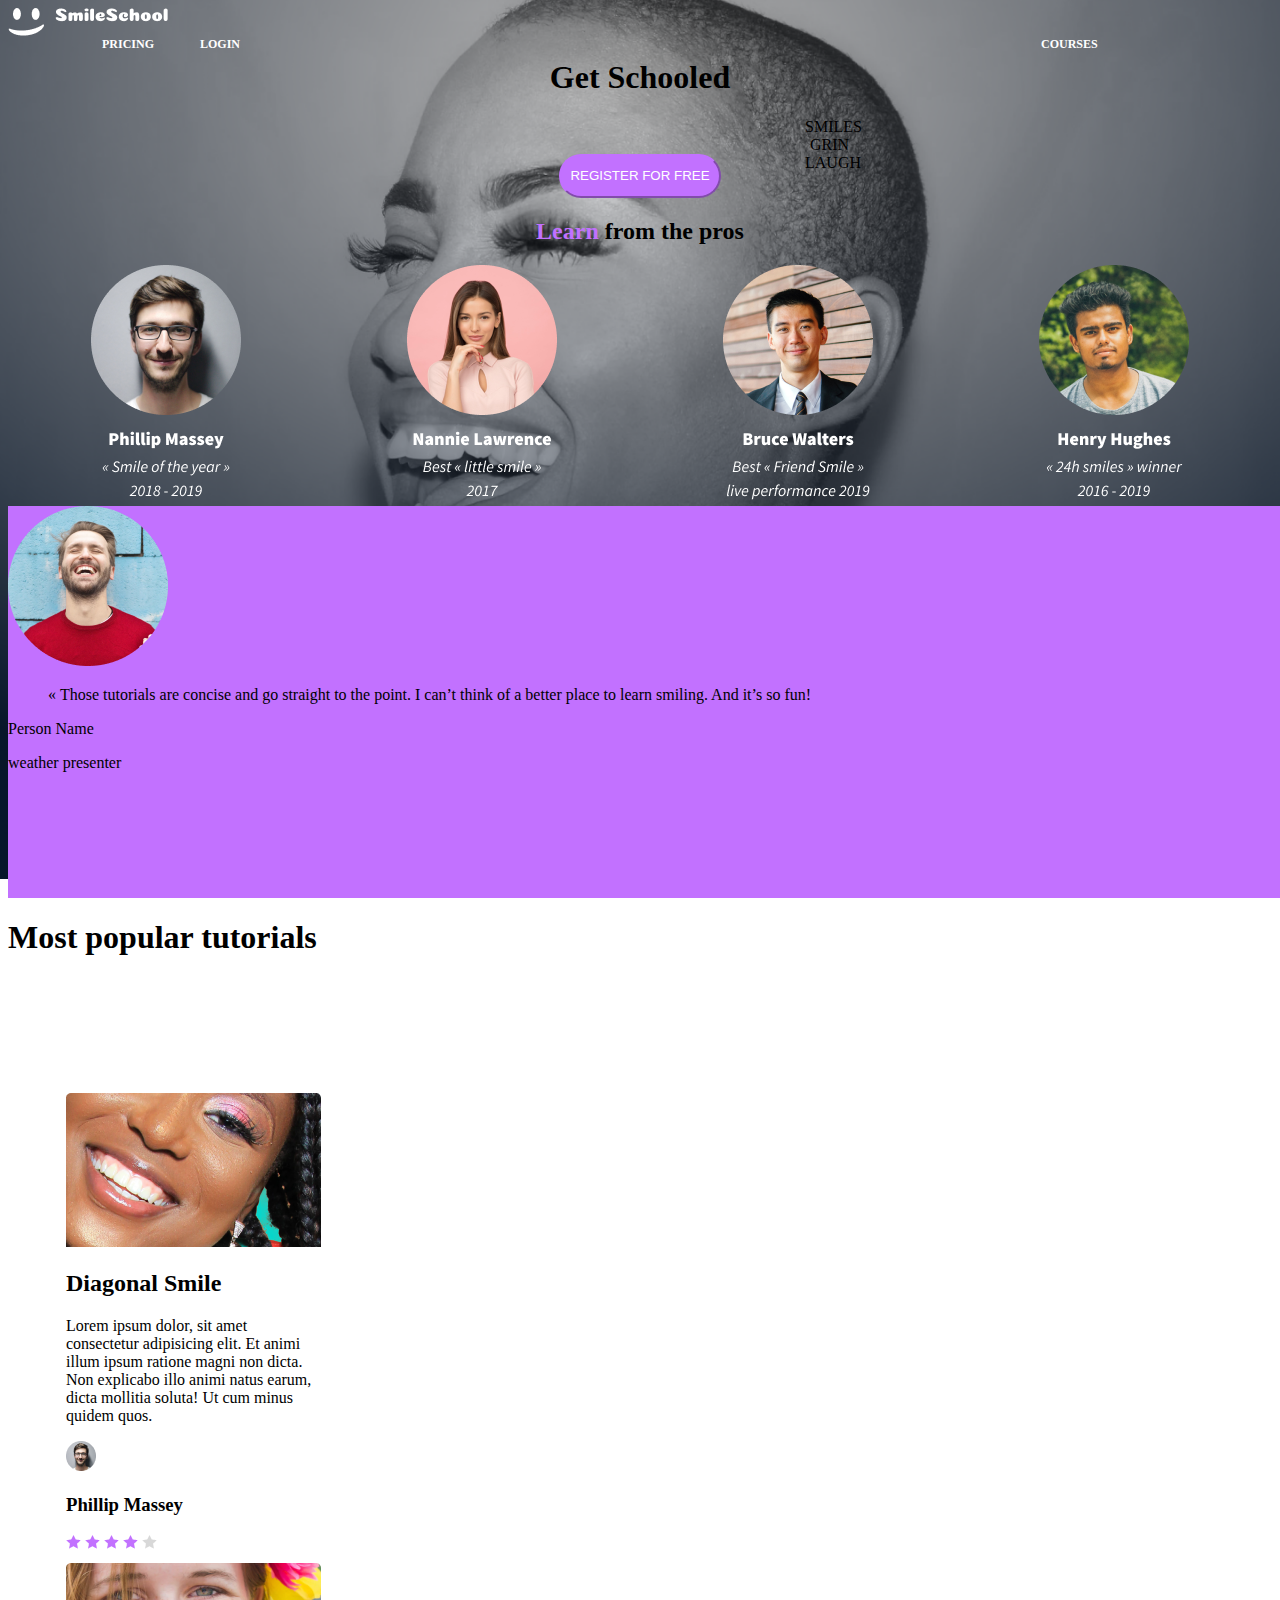
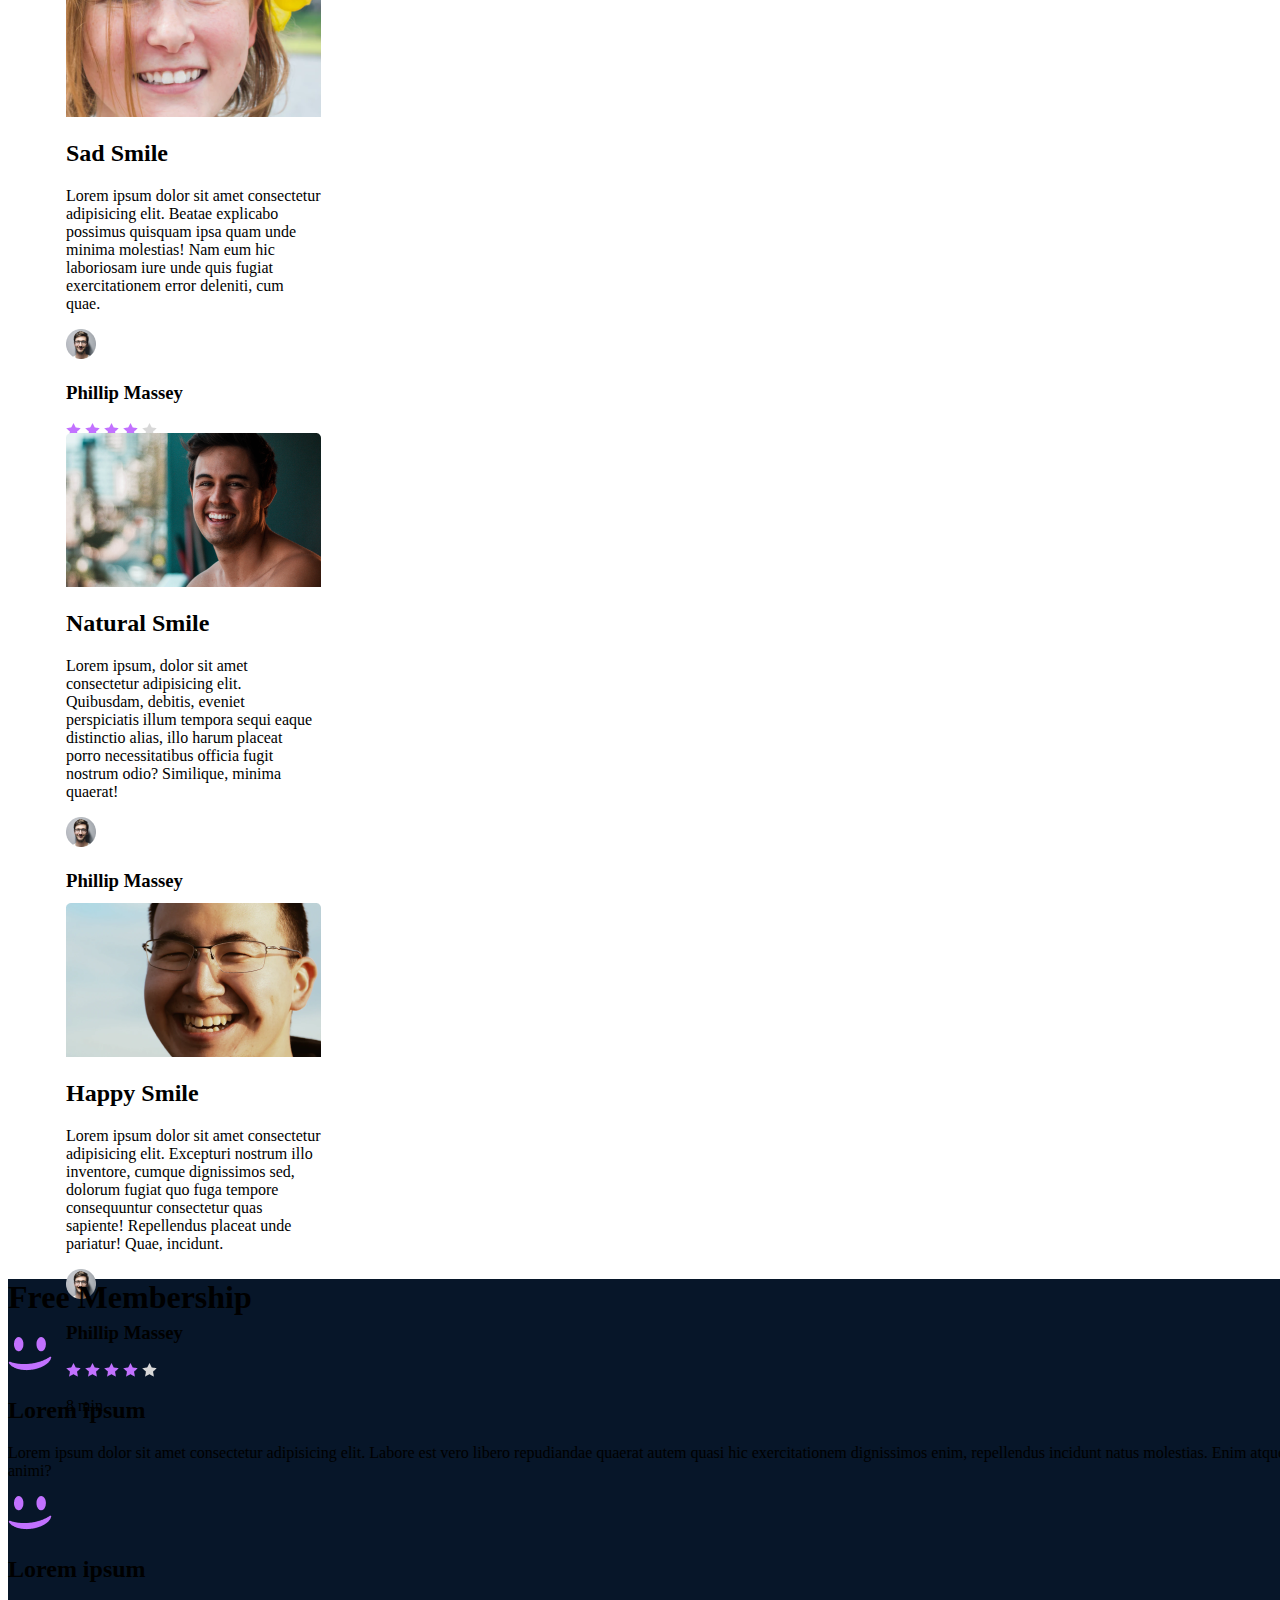
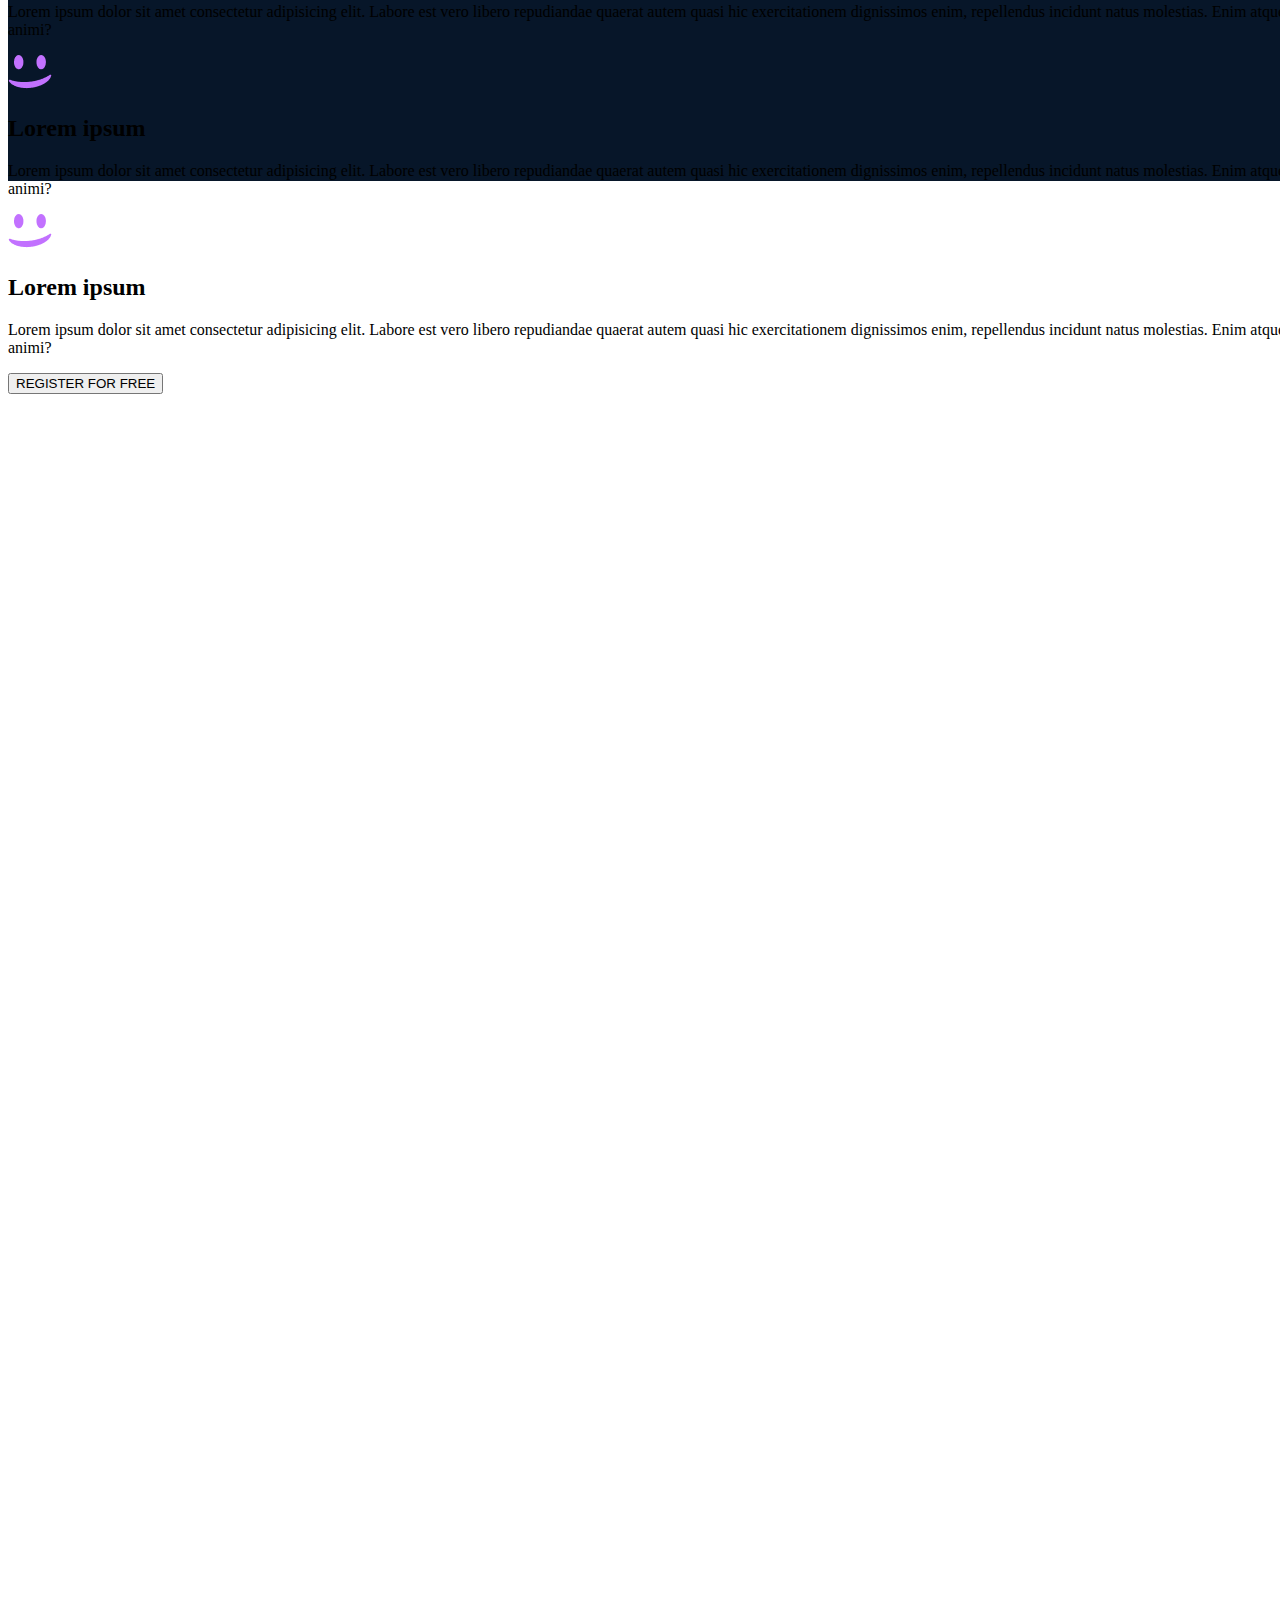
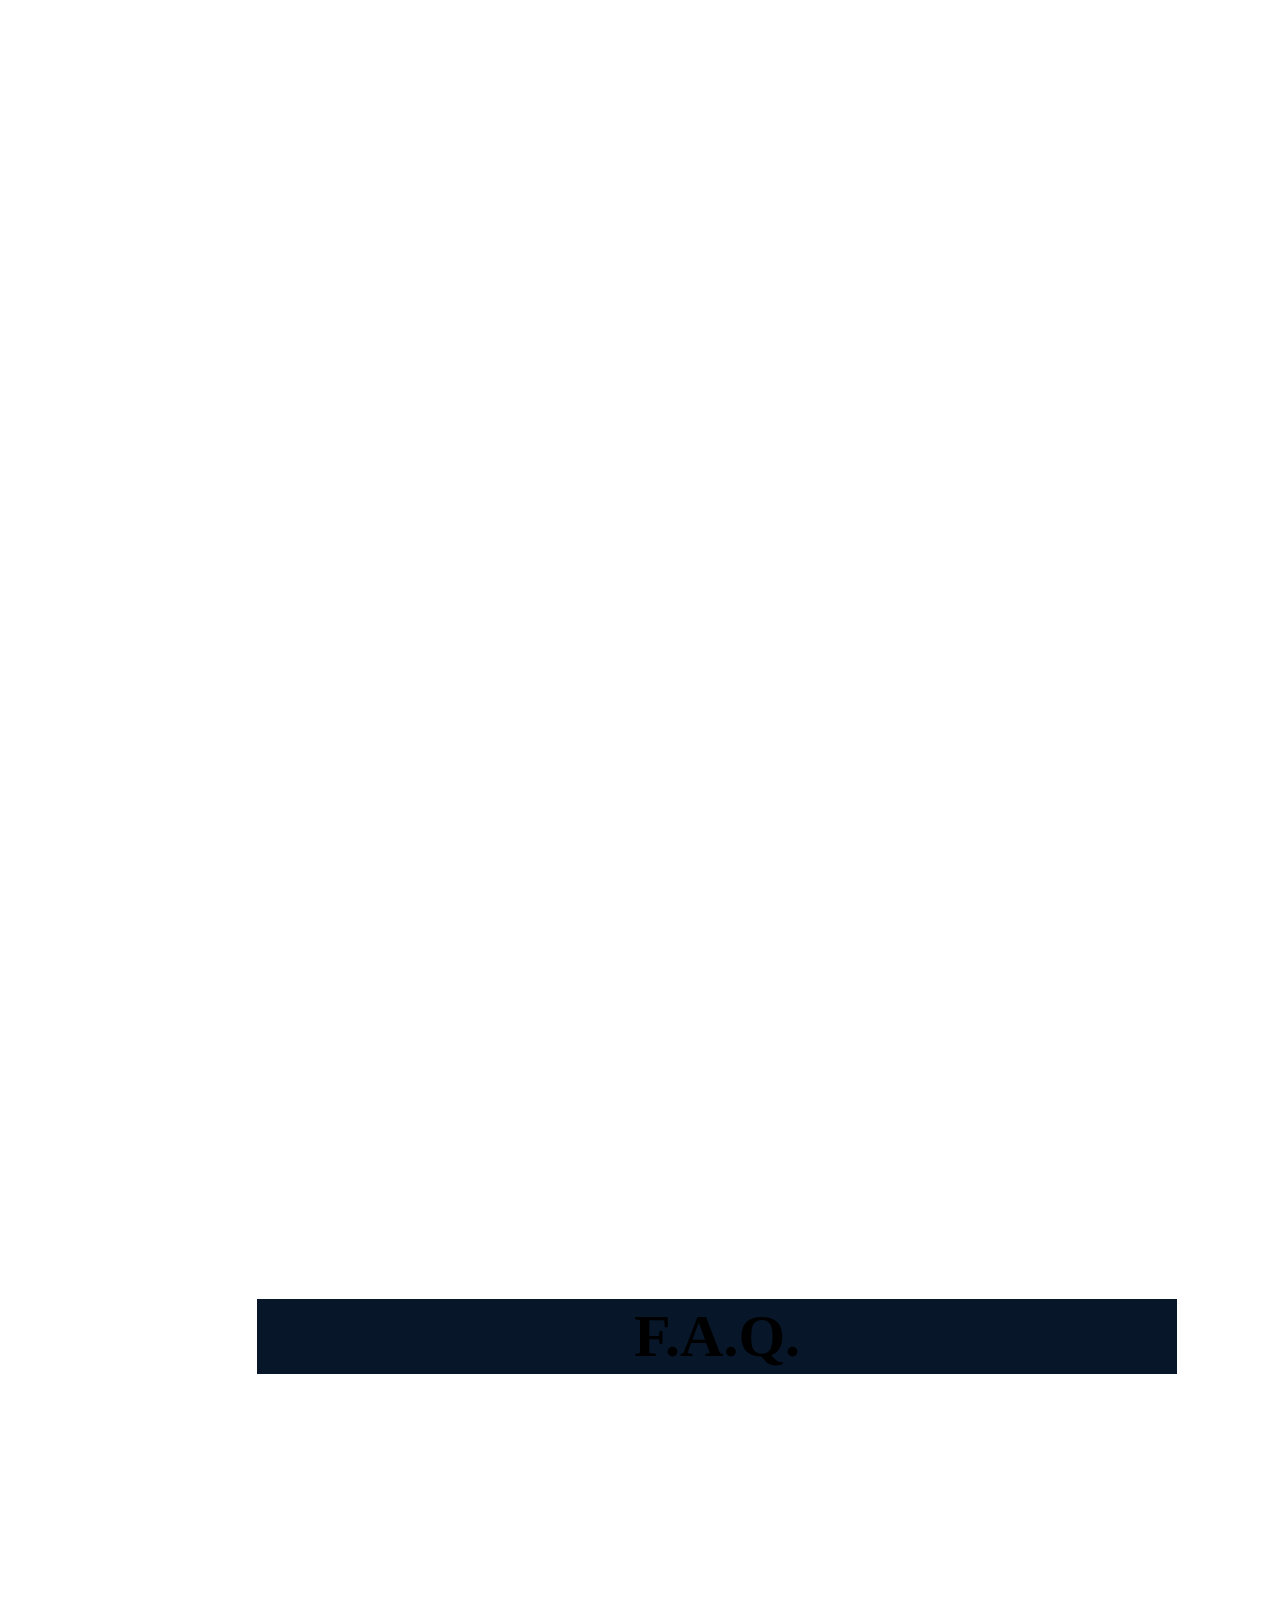
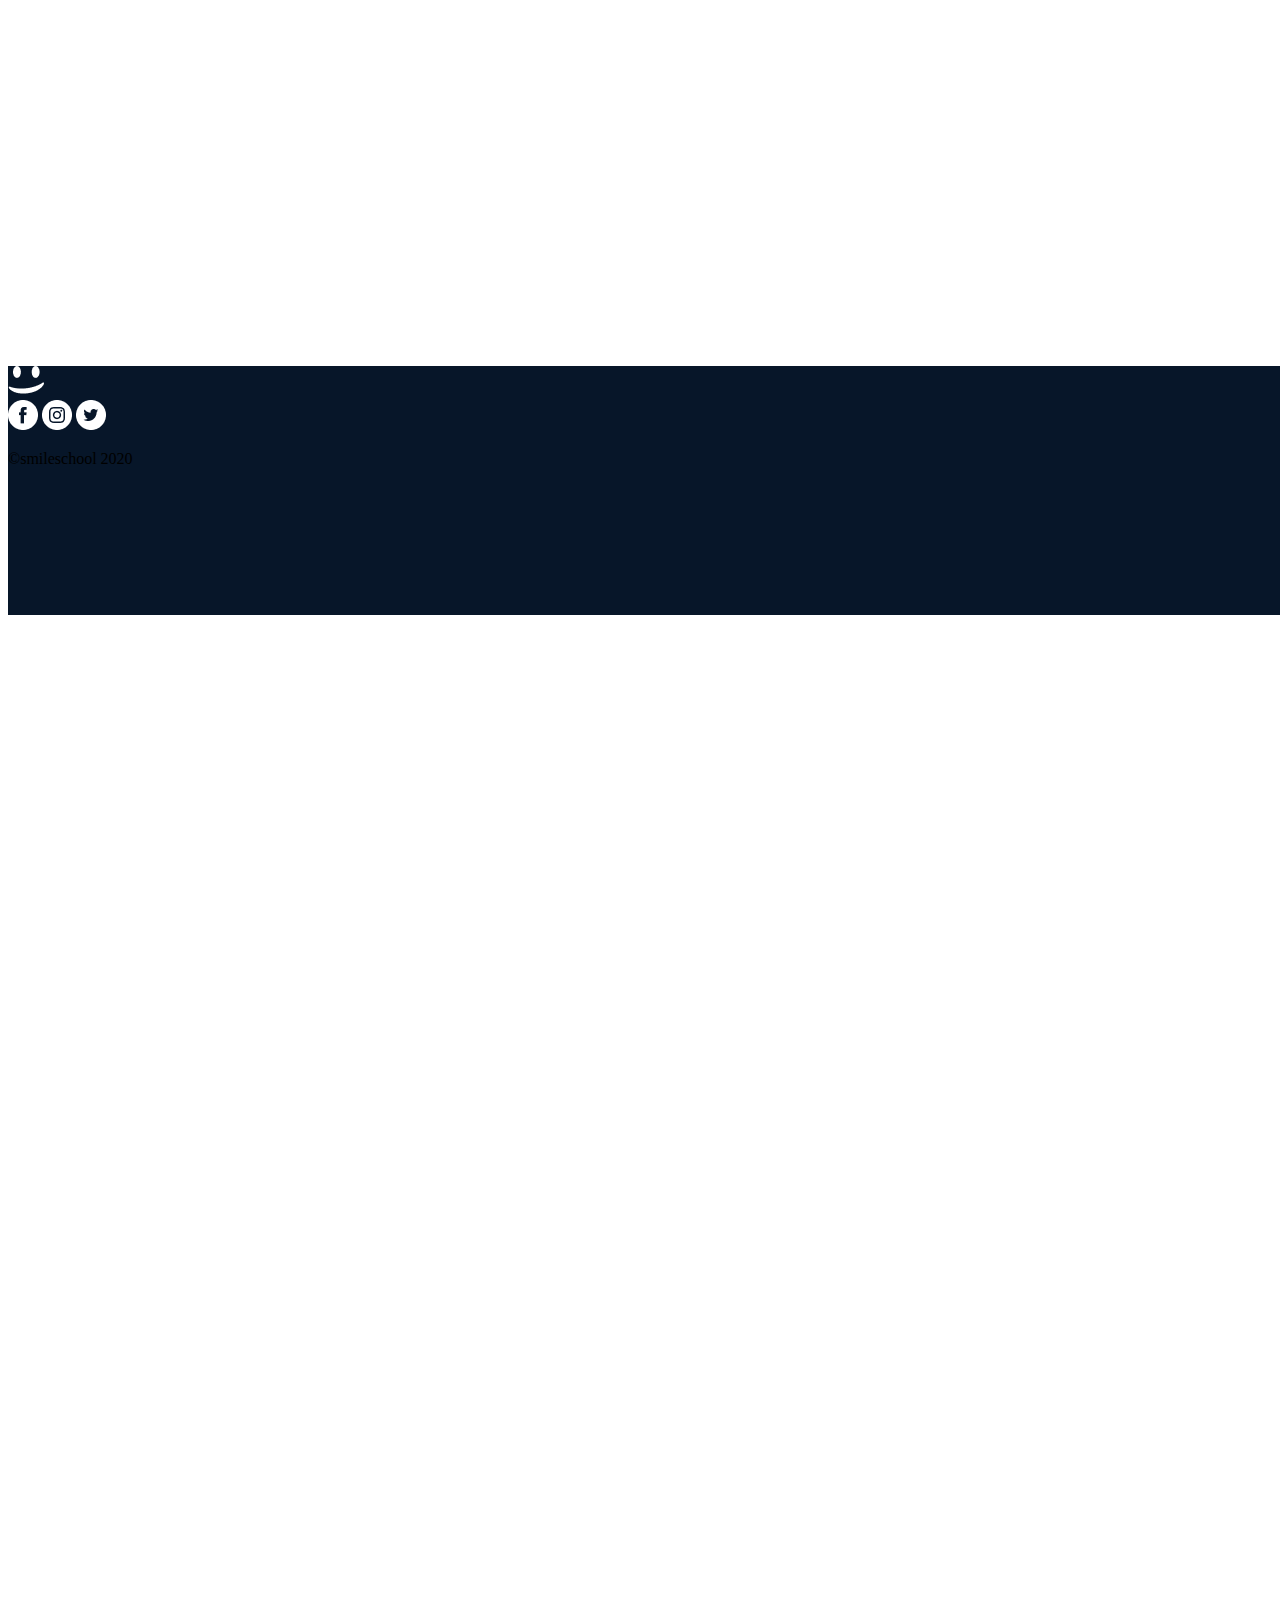
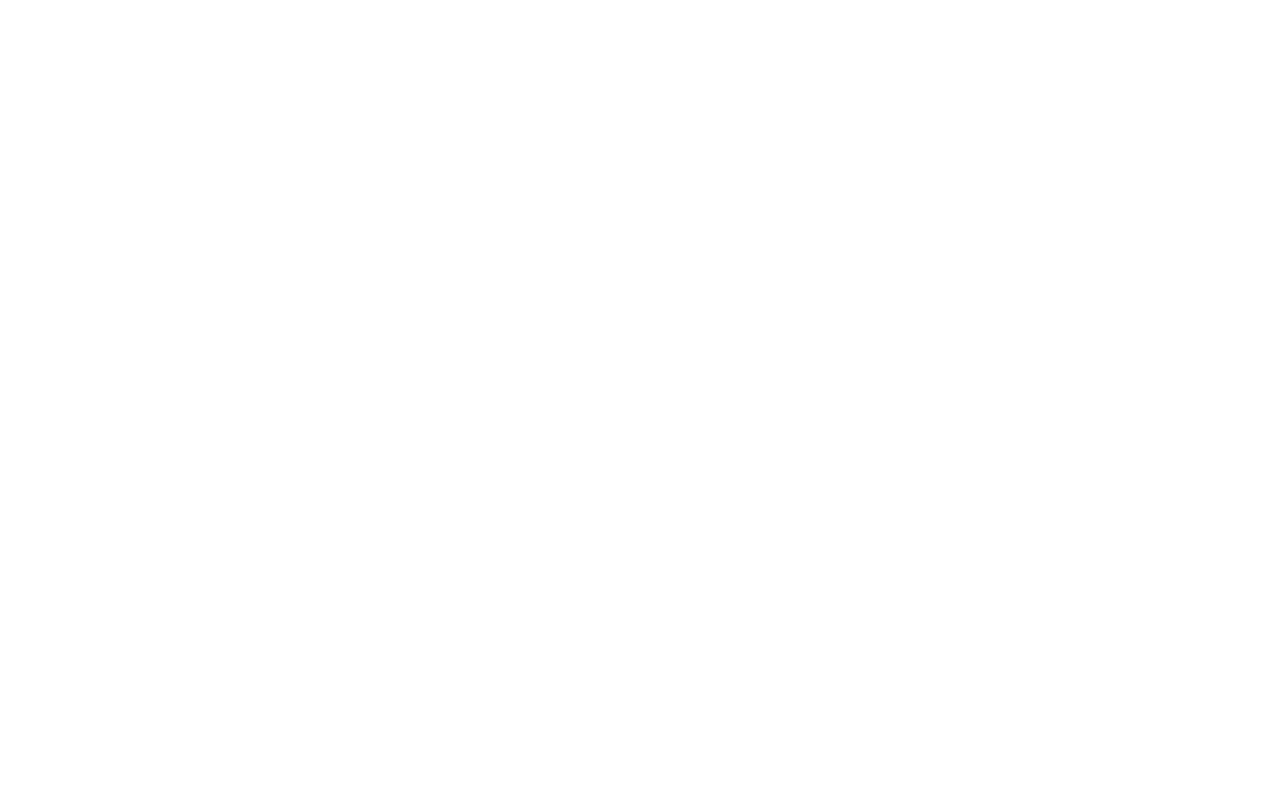
==== css_advanced/index.html @ 84d4ccde "add style" ====
<!DOCTYPE html>
<html lang="en">
<head>
    <meta charset="UTF-8">
    <meta name="viewport" content="width=device-width, initial-scale=1.0">
    <title>Website</title>
    <link rel="stylesheet" href="style.css">
</head>
<body>
    <header class="background">
        <div class="menu">
            <div class="logo">
                <img src="images/smile (1).png" alt="logo">
                <a href="index.html"><img src="images/SmileSchool.png" alt="logo"></a>
            </div>
            <div class="nav">
                <a href="#" class="courses">COURSES</a>
                <a href="#" class="pricing">PRICING</a>
                <a href="#" class="login">LOGIN</a>
            </div>
        </div>
    </header>
    <main>
        <section id="banner" class="background">
            <div>
                <h1>Get Schooled</h1>
                <p class="text">SMILES GRIN LAUGH</p>
                <button class="register">REGISTER FOR FREE</button>
            </div>
            <div>
                <h2><span>Learn</span> from the pros</h2>
            </div>
            <div class="pros">
                <div>
                    <img src="images/pro_1.png" alt="Image 1">
                </div>
                <div>
                    <img src="images/pro_2.png" alt="Image 2">
                </div>
                <div>
                    <img src="images/pro_3.png" alt="Image 3">

                </div>
                <div>
                    <img src="images/pro_4.png" alt="Image 4">
                </div>
            </div>
        </section>
        <section id="quote">
            <div>
                <img src="images/avatar.png" alt="Author">
                <div>
                    <blockquote>« Those tutorials are concise and go straight to the point. I can’t think of a better place to learn smiling. And it’s so fun!</blockquote>
                    <p>Person Name</p>
                    <p>weather presenter</p>
                </div>
            </div>
        </section>

        <section id="video">
            <h1>Most popular tutorials</h1>
            <div>
                <div class="tutorials">
                    <img src="images/preview (1).png" alt="thumbnail">
                    <h2>Diagonal Smile</h2>
                    <p>Lorem ipsum dolor, sit amet consectetur adipisicing elit. Et animi illum ipsum ratione magni non dicta. Non explicabo illo animi natus earum, dicta mollitia soluta! Ut cum minus quidem quos.</p>
                    <div>
                        <img src="images/avatar (1).png" alt="author">
                        <h3>Phillip Massey</h3>
                    </div>
                    <div>
                        <div class="rating-stars">
                            <img src="images/Star_4.png" alt="rating star">
                            <img src="images/Star_4.png" alt="rating star">
                            <img src="images/Star_4.png" alt="rating star">
                            <img src="images/Star_4.png" alt="rating star">
                            <img src="images/Star_5.png" alt="rating star">
                        </div>

                    </div>
                    <p>8 min</p>
                </div>
                <div class="tutorials">
                    <img src="images/preview (2).png" alt="thumbnail">
                    <h2>Sad Smile</h2>
                    <p>Lorem ipsum dolor sit amet consectetur adipisicing elit. Beatae explicabo possimus quisquam ipsa quam unde minima molestias! Nam eum hic laboriosam iure unde quis fugiat exercitationem error deleniti, cum quae.</p>
                    <div>
                        <img src="images/avatar (1).png" alt="author">
                        <h3>Phillip Massey</h3>
                    </div>
                    <div>
                        <div class="rating-stars">
                            <img src="images/Star_4.png" alt="rating star">
                            <img src="images/Star_4.png" alt="rating star">
                            <img src="images/Star_4.png" alt="rating star">
                            <img src="images/Star_4.png" alt="rating star">
                            <img src="images/Star_5.png" alt="rating star">
                        </div>

                    </div>
                    <p>8 min</p>
                </div>
                <div class="tutorials">
                    <img src="images/preview (3).png" alt="thumbnail">
                    <h2>Natural Smile</h2>
                    <p>Lorem ipsum, dolor sit amet consectetur adipisicing elit. Quibusdam, debitis, eveniet perspiciatis illum tempora sequi eaque distinctio alias, illo harum placeat porro necessitatibus officia fugit nostrum odio? Similique, minima quaerat!</p>
                    <div>
                        <img src="images/avatar (1).png" alt="author">
                        <h3>Phillip Massey</h3>
                    </div>
                    <div>
                        <div class="rating-stars">
                            <img src="images/Star_4.png" alt="rating star">
                            <img src="images/Star_4.png" alt="rating star">
                            <img src="images/Star_4.png" alt="rating star">
                            <img src="images/Star_4.png" alt="rating star">
                            <img src="images/Star_5.png" alt="rating star">
                        </div>

                    </div>
                    <p>8 min</p>
                </div>
                <div class="tutorials">
                    <img src="images/preview (4).png" alt="thumbnail">
                    <h2>Happy Smile</h2>
                    <p>Lorem ipsum dolor sit amet consectetur adipisicing elit. Excepturi nostrum illo inventore, cumque dignissimos sed, dolorum fugiat quo fuga tempore consequuntur consectetur quas sapiente! Repellendus placeat unde pariatur! Quae, incidunt.</p>
                    <div>
                        <img src="images/avatar (1).png" alt="author">
                        <h3>Phillip Massey</h3>
                    </div>
                    <div>
                        <div class="rating-stars">
                            <img src="images/Star_4.png" alt="rating star">
                            <img src="images/Star_4.png" alt="rating star">
                            <img src="images/Star_4.png" alt="rating star">
                            <img src="images/Star_4.png" alt="rating star">
                            <img src="images/Star_5.png" alt="rating star">
                        </div>

                    </div>
                    <p>8 min</p>
                </div>                                
            </div>
        </section>

        <section id="membership">
            <h1>Free Membership</h1>
            <div>
                <div>
                    <img src="images/smile.png" alt="member">
                    <h2>Lorem ipsum</h2>
                    <p>Lorem ipsum dolor sit amet consectetur adipisicing elit. Labore est vero libero repudiandae quaerat autem quasi hic exercitationem dignissimos enim, repellendus incidunt natus molestias. Enim atque vero ut consequatur animi?</p>
                </div>
                <div>
                    <img src="images/smile.png" alt="member">
                    <h2>Lorem ipsum</h2>
                    <p>Lorem ipsum dolor sit amet consectetur adipisicing elit. Labore est vero libero repudiandae quaerat autem quasi hic exercitationem dignissimos enim, repellendus incidunt natus molestias. Enim atque vero ut consequatur animi?</p>
                </div>
                <div>
                    <img src="images/smile.png" alt="member">
                    <h2>Lorem ipsum</h2>
                    <p>Lorem ipsum dolor sit amet consectetur adipisicing elit. Labore est vero libero repudiandae quaerat autem quasi hic exercitationem dignissimos enim, repellendus incidunt natus molestias. Enim atque vero ut consequatur animi?</p>
                </div>
                <div>
                    <img src="images/smile.png" alt="member">
                    <h2>Lorem ipsum</h2>
                    <p>Lorem ipsum dolor sit amet consectetur adipisicing elit. Labore est vero libero repudiandae quaerat autem quasi hic exercitationem dignissimos enim, repellendus incidunt natus molestias. Enim atque vero ut consequatur animi?</p>
                </div>
            </div>
            <button>REGISTER FOR FREE</button>
        </section>

        <section id="FAQ">
            <h1>F.A.Q.</h1>
            <div>
                <div>
                    <h2>How does this work?</h2>
                    <p>Lorem ipsum dolor sit, amet consectetur adipisicing elit. Omnis molestias, dolorum iste sit qui ut sed assumenda quaerat accusamus laborum asperiores provident earum, non consequuntur unde rerum voluptates dolorem quisquam.</p>
                </div>
                <div>
                    <h2>How does this work?</h2>
                    <p>Lorem, ipsum dolor sit amet consectetur adipisicing elit. Corporis, distinctio nam aperiam maiores quia reprehenderit ut ad quaerat a adipisci consequatur sint maxime rerum eum expedita tempora nesciunt vero earum.</p>
                </div>
            </div>
            <div>
                <div>
                    <h2>How does this work?</h2>
                    <p>Lorem ipsum dolor sit amet consectetur adipisicing elit. Eveniet explicabo fugiat doloremque qui facere quos alias tenetur dolorum deserunt deleniti. Sapiente, hic cum cumque explicabo architecto pariatur. Cum, molestiae cupiditate.</p>
                </div>
                <div>
                    <h2>How does this work?</h2>
                    <p>Lorem ipsum dolor sit amet consectetur adipisicing elit. Est impedit commodi accusamus? Aliquam animi neque commodi esse, voluptatum fugiat est beatae, totam eius veritatis reiciendis quod quo dolor perspiciatis saepe.</p>
                </div>
            </div>

        </section>
    </main>

    <footer>
        <div>
           <div>
            <img src="images/smile (1).png" >
            <div>
                <a href="www.facebook.com"><img src="images/Facebook.png" alt=""></a>
                <a href="www.instagram.com"><img src="images/Instagram.png" alt=""></a>
                <a href="www.twitter.com"><img src="images/Twitter.png" alt=""></a>
            </div>
            <p>©smileschool 2020</p> 
           </div> 
        </div>
    </footer>
</body>
</html>
---- css_advanced/style.css ----
body{
    background-image: url(images/Object.png);
    background-repeat: no-repeat;
    background-size: contain;
}

header{
    width: 1104px;
    height: 30px;
    top: 36px;
    left: 171px;
    background: fixed;
    padding: 0px;
}

.menu{
    width: 234px;
    height: 15px;
    top: 37px;
    left: 1041px;

}

.logo{
    width: 111.83px;
    height: 12.58px;
    top: 41.54px;
    left: 226.77px;
    display: flex;
    gap: 10px;
}



.nav a{
    position: absolute;
    width: 234px;
    height: 15px;
    top: 37px;
    left: 1041px;
    font-weight: 700;
    font-size: 12px;
    line-height: 15px;
    text-decoration: none;
    color: #FFFFFF;
}

.nav .pricing{
    width: 45px;
    height: 15px;
    left: 102px;

}

.nav .courses{
    width: 50px;
    height: 15px;
}

.nav .login{
    width: 34px;
    height: 15px;
    left: 200px;
}




.logo{
    width: 167px;
    height:30px;
    top: 35px;
   left: 171px;
}



#banner{
    text-align: center;
}
.register{
    background-color: #C271FF;
    width: 162px;
    height: 44px;
    border-radius: 50px;
    border-color: #C271FF;
    color: #FFFFFF;
}

#banner .text{
    width: 49px;
    height: 20px;
    padding-left: 797px;
}


h2 span{
    color: #C271FF;
    ;
}
.pros{
    display: flex;
    justify-content: space-around;
}


#quote{
    background-color: #C271FF;
    width: 1440px;
    height: 392px;
    top: 1093px;
    left: -1px;
    display: flex;

}

#quote div{
    width: 943px;
    height: 160px;
    top: 1201px;
    left: 259px;

}

#quote img{
    width: 160px;
    height: 160px;
    top: 1201px;
    left: 259px;

}

#video{

    display: grid;
    background-color: #FFFFFF;
    color: black;
}
#video .tutorials{
    width: 255px;
    height: 355px;
    padding-top: 115px;
    padding-left: 58px;

}

#membership{
    width: 1440px;
    height: 502px;
    background-color: #071629;
}

#FAQ{
    width: 920px;
    height: 707px;
    padding-top: 2678px;
    padding-left: 249px;
    background-color: #FFFFFF;
    
}

#FAQ div{
    width: 350px;
    height: 242px;
    padding-top: 465px;
    padding-left: 570px;
    
}
#FAQ h1{
    font-size: 60px;
    line-height: 75px;
    text-align: center;
    font-weight: 300px;
    background: #071629;

}

#FAQ h2{
    font-weight: 700;
    font-size: 16px;
    line-height: 20px;
}
footer{
    width: 1440px;
    height: 249px;
    top: 3469px;
    background-color: #071629;
    ;
}
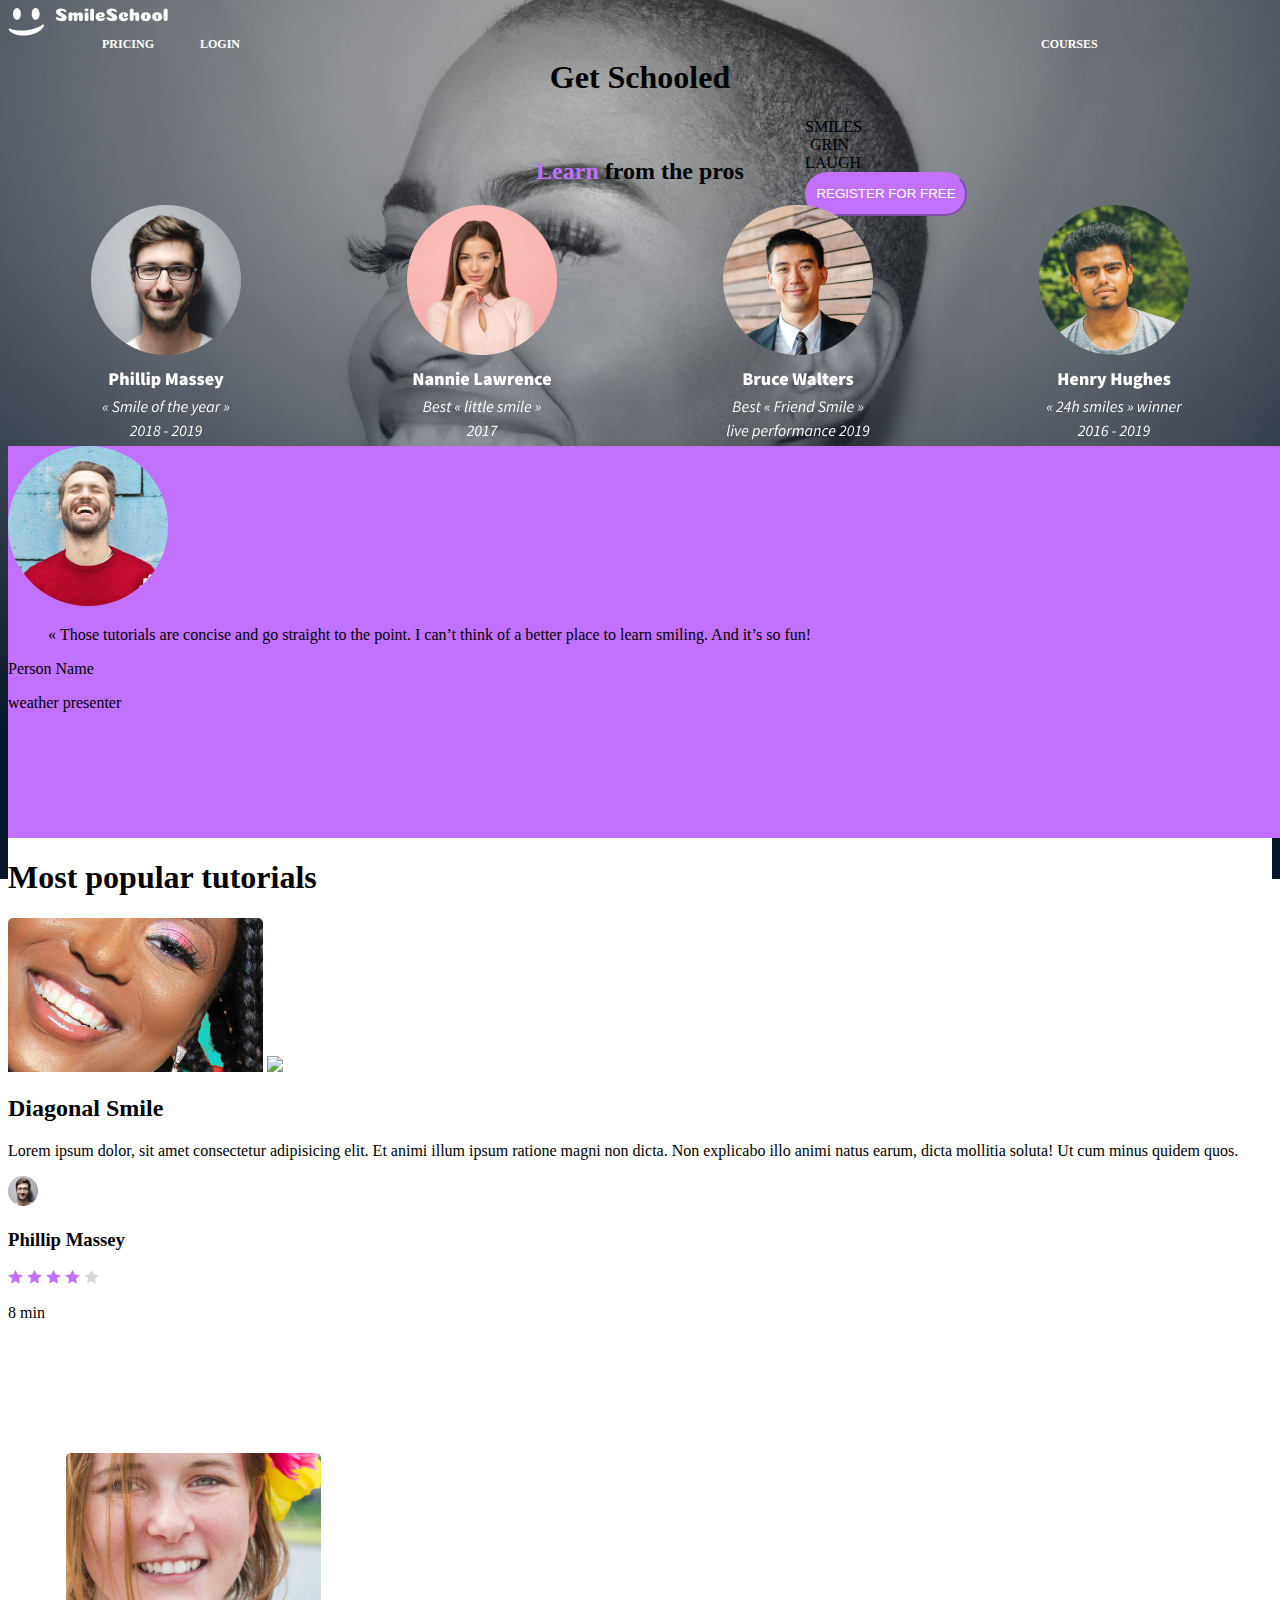
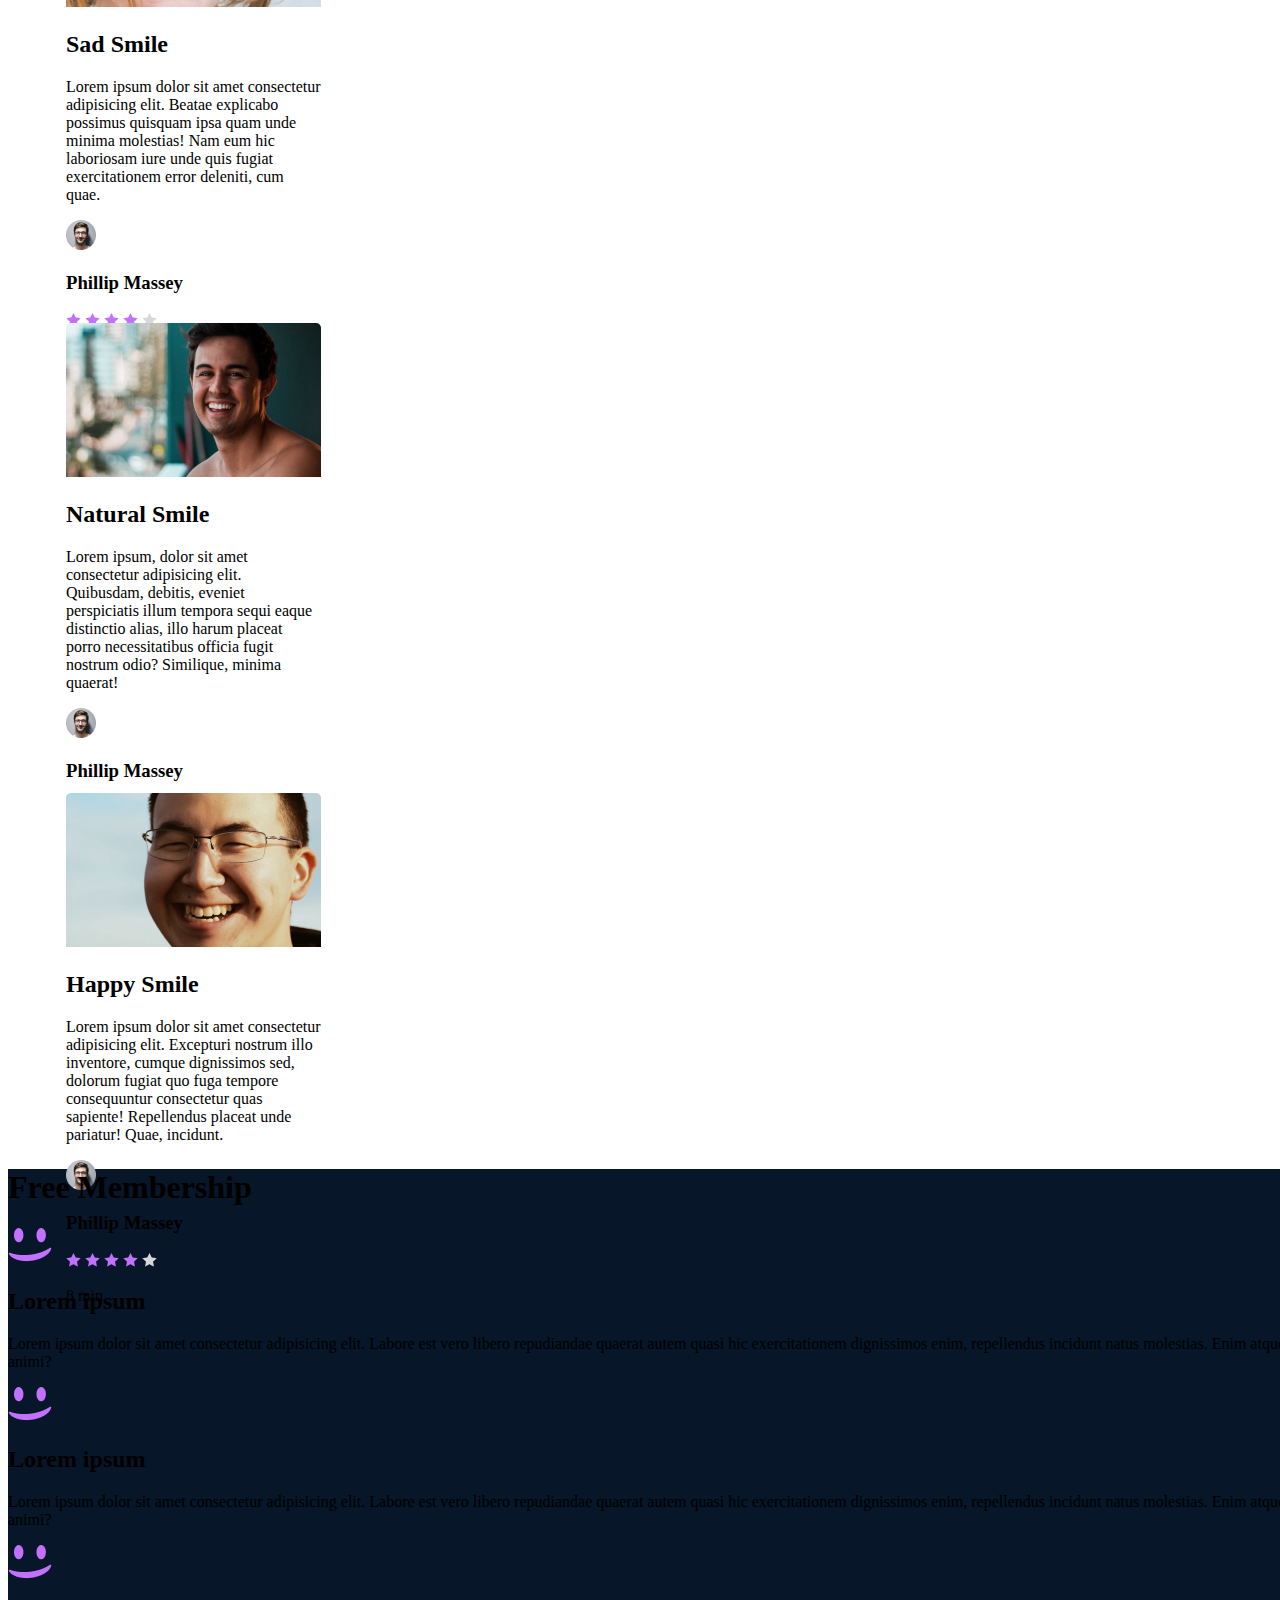
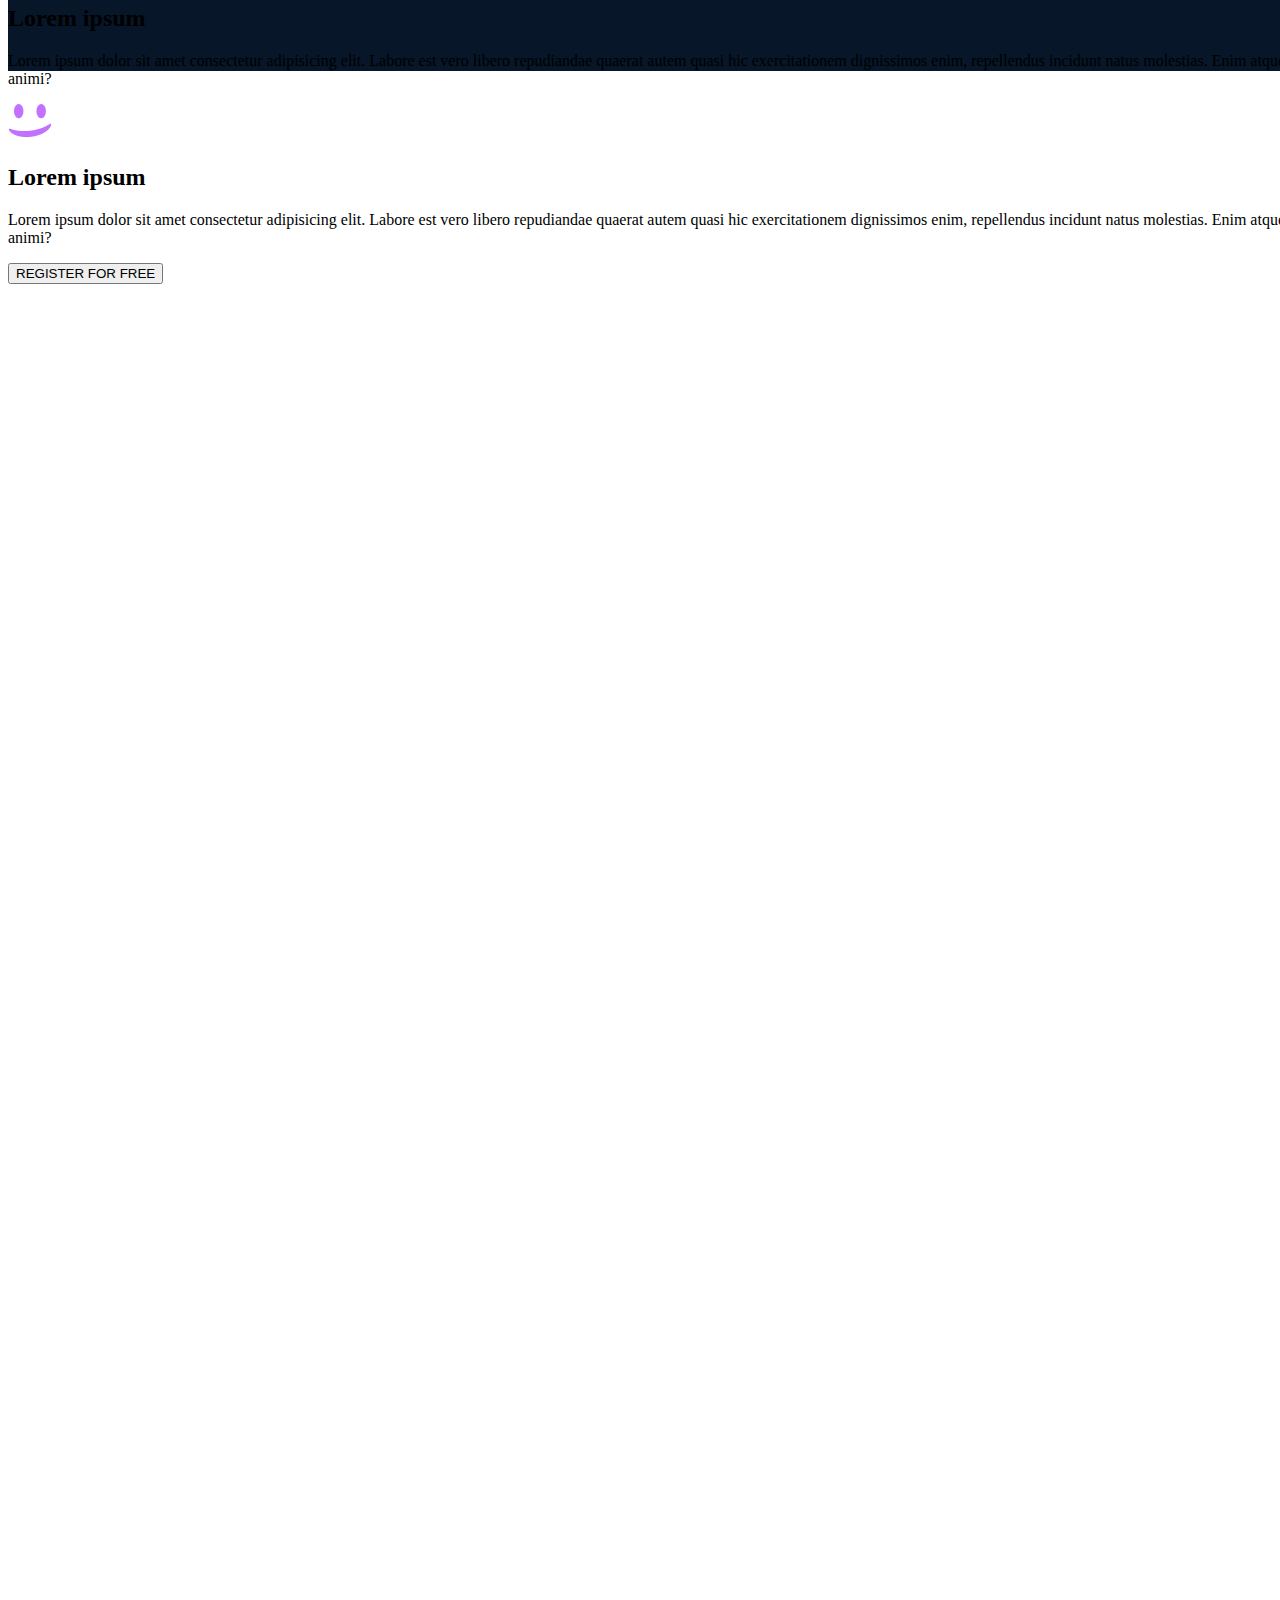
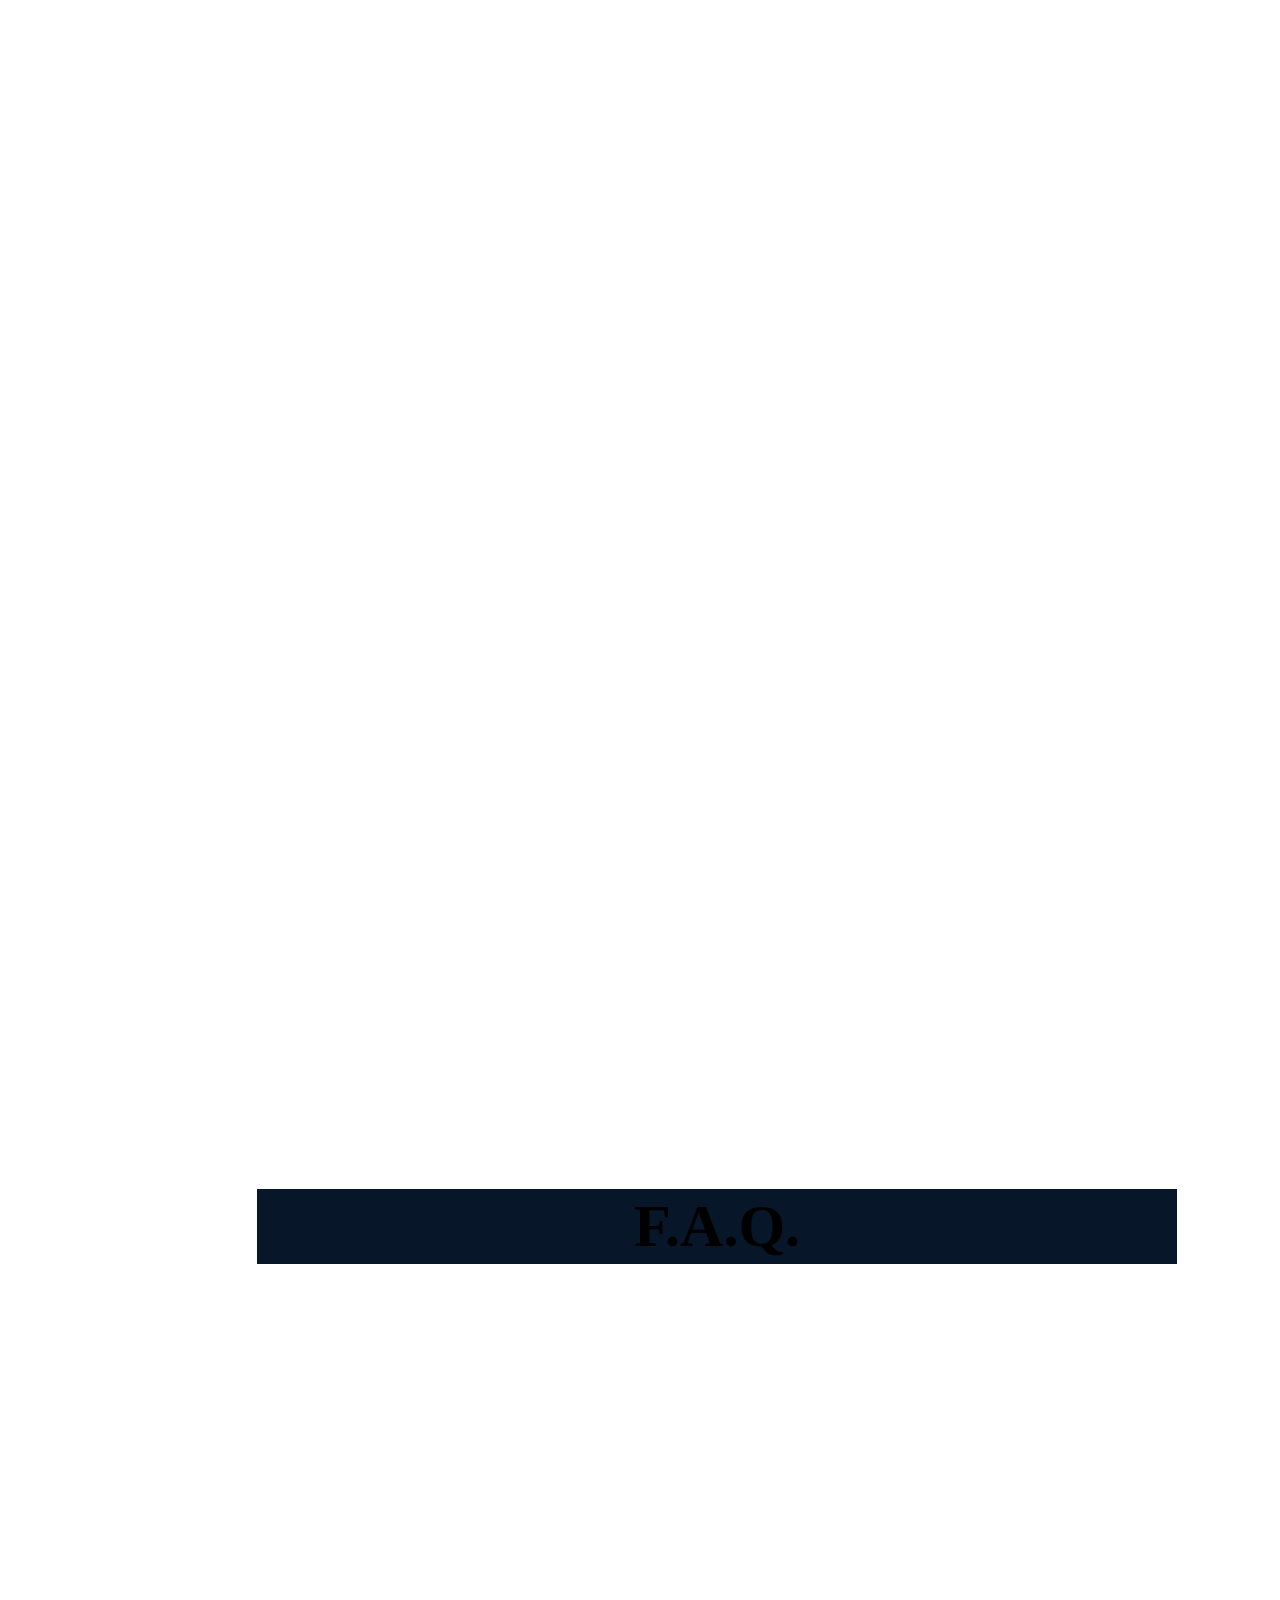
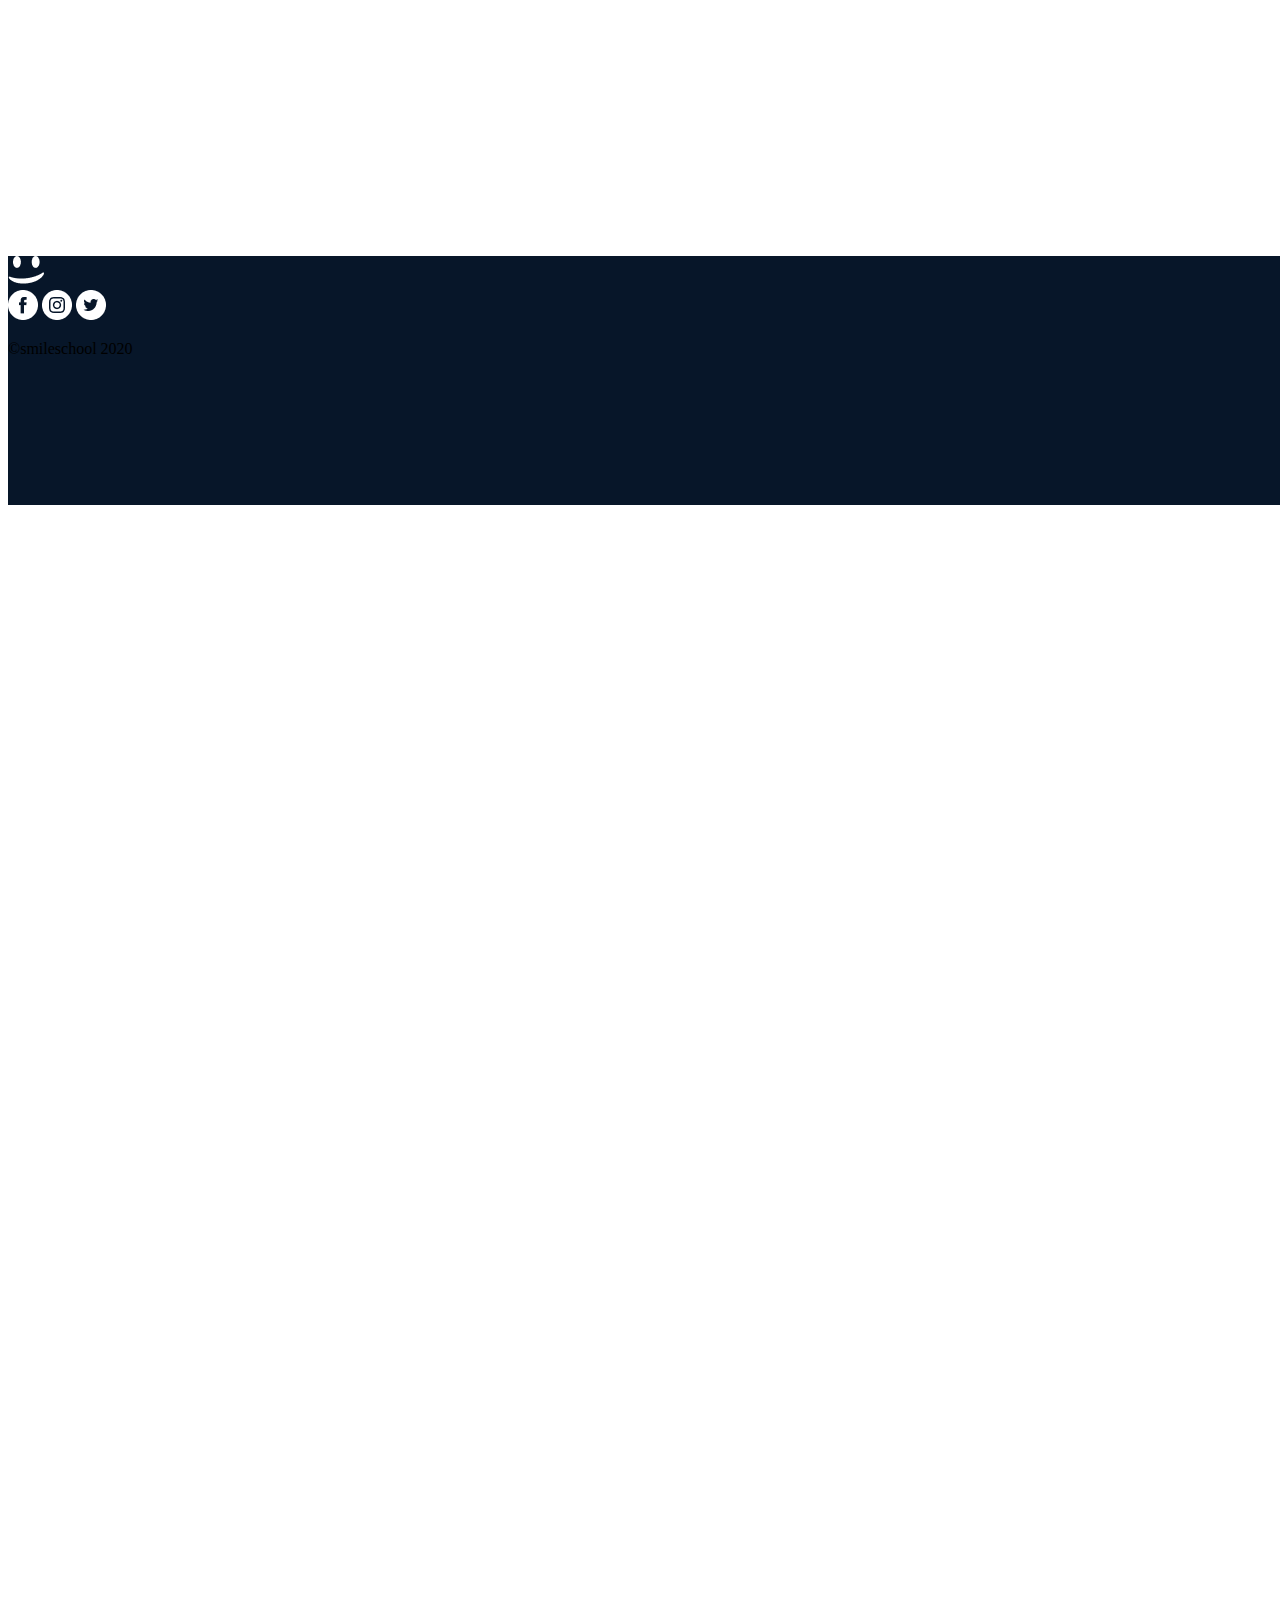
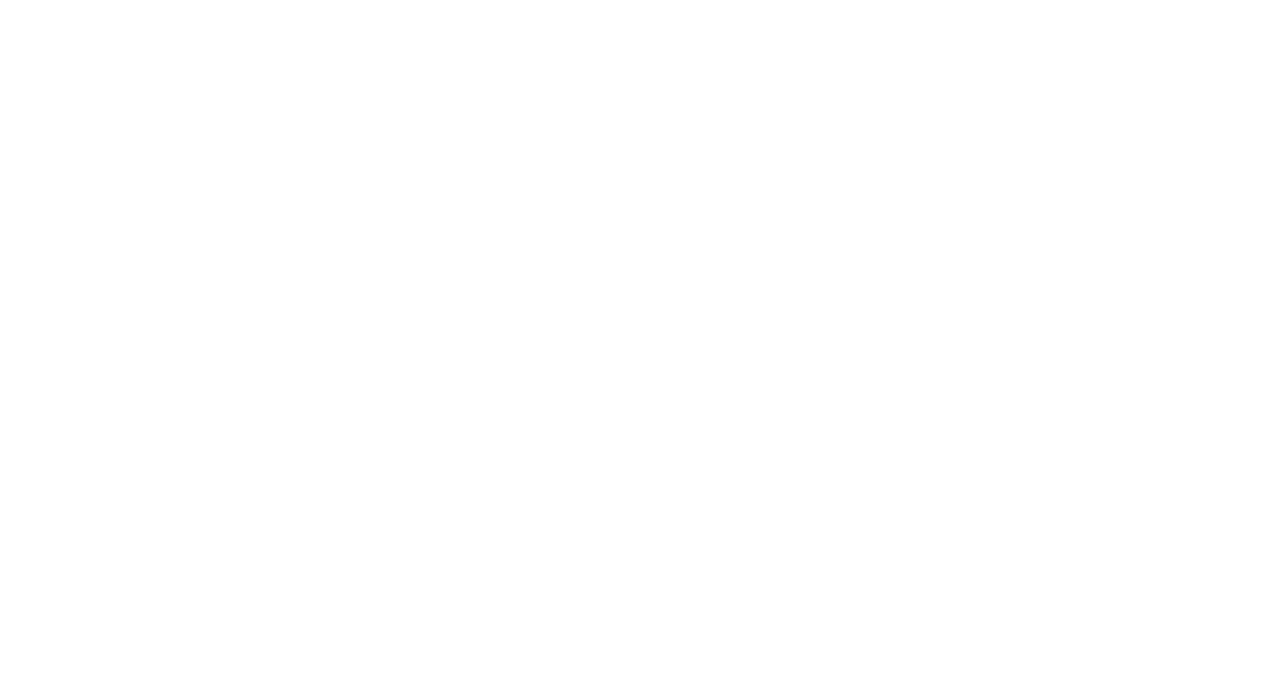
==== commit 5f15bae1: "Update index.html" ====
--- a/css_advanced/index.html
+++ b/css_advanced/index.html
@@ -3,8 +3,9 @@
 <head>
     <meta charset="UTF-8">
     <meta name="viewport" content="width=device-width, initial-scale=1.0">
-    <title>Website</title>
+    <title>Figma page</title>
     <link rel="stylesheet" href="style.css">
+    <link href='https://fonts.googleapis.com/css?family=Source+Sans+Pro' rel='stylesheet' type='text/css'>
 </head>
 <body>
     <header class="background">
@@ -14,9 +15,7 @@
                 <a href="index.html"><img src="images/SmileSchool.png" alt="logo"></a>
             </div>
             <div class="nav">
-                <a href="#" class="courses">COURSES</a>
-                <a href="#" class="pricing">PRICING</a>
-                <a href="#" class="login">LOGIN</a>
+                <a href="#" class="courses">COURSES</a><a href="#" class="pricing">PRICING</a><a href="#" class="login">LOGIN</a>
             </div>
         </div>
     </header>
@@ -24,7 +23,10 @@
         <section id="banner" class="background">
             <div>
                 <h1>Get Schooled</h1>
-                <p class="text">SMILES GRIN LAUGH</p>
+                <p class="text">
+                    <span>SMILES</span>
+                    <span>GRIN</span>
+                    <span>LAUGH</span>
                 <button class="register">REGISTER FOR FREE</button>
             </div>
             <div>
@@ -58,11 +60,12 @@
         </section>
 
         <section id="video">
-            <h1>Most popular tutorials</h1>
-            <div>
-                <div class="tutorials">
+            <h1>Most <span>popular</span> tutorials</h1>
+            <div class="videos-list">
+                <div class="video-card">
                     <img src="images/preview (1).png" alt="thumbnail">
-                    <h2>Diagonal Smile</h2>
+                    <a class="play" href="#"><img src="images/"></a>
+                    <h2 class="video-title">Diagonal Smile</h2>
                     <p>Lorem ipsum dolor, sit amet consectetur adipisicing elit. Et animi illum ipsum ratione magni non dicta. Non explicabo illo animi natus earum, dicta mollitia soluta! Ut cum minus quidem quos.</p>
                     <div>
                         <img src="images/avatar (1).png" alt="author">
@@ -210,4 +213,4 @@
         </div>
     </footer>
 </body>
-</html>+</html>
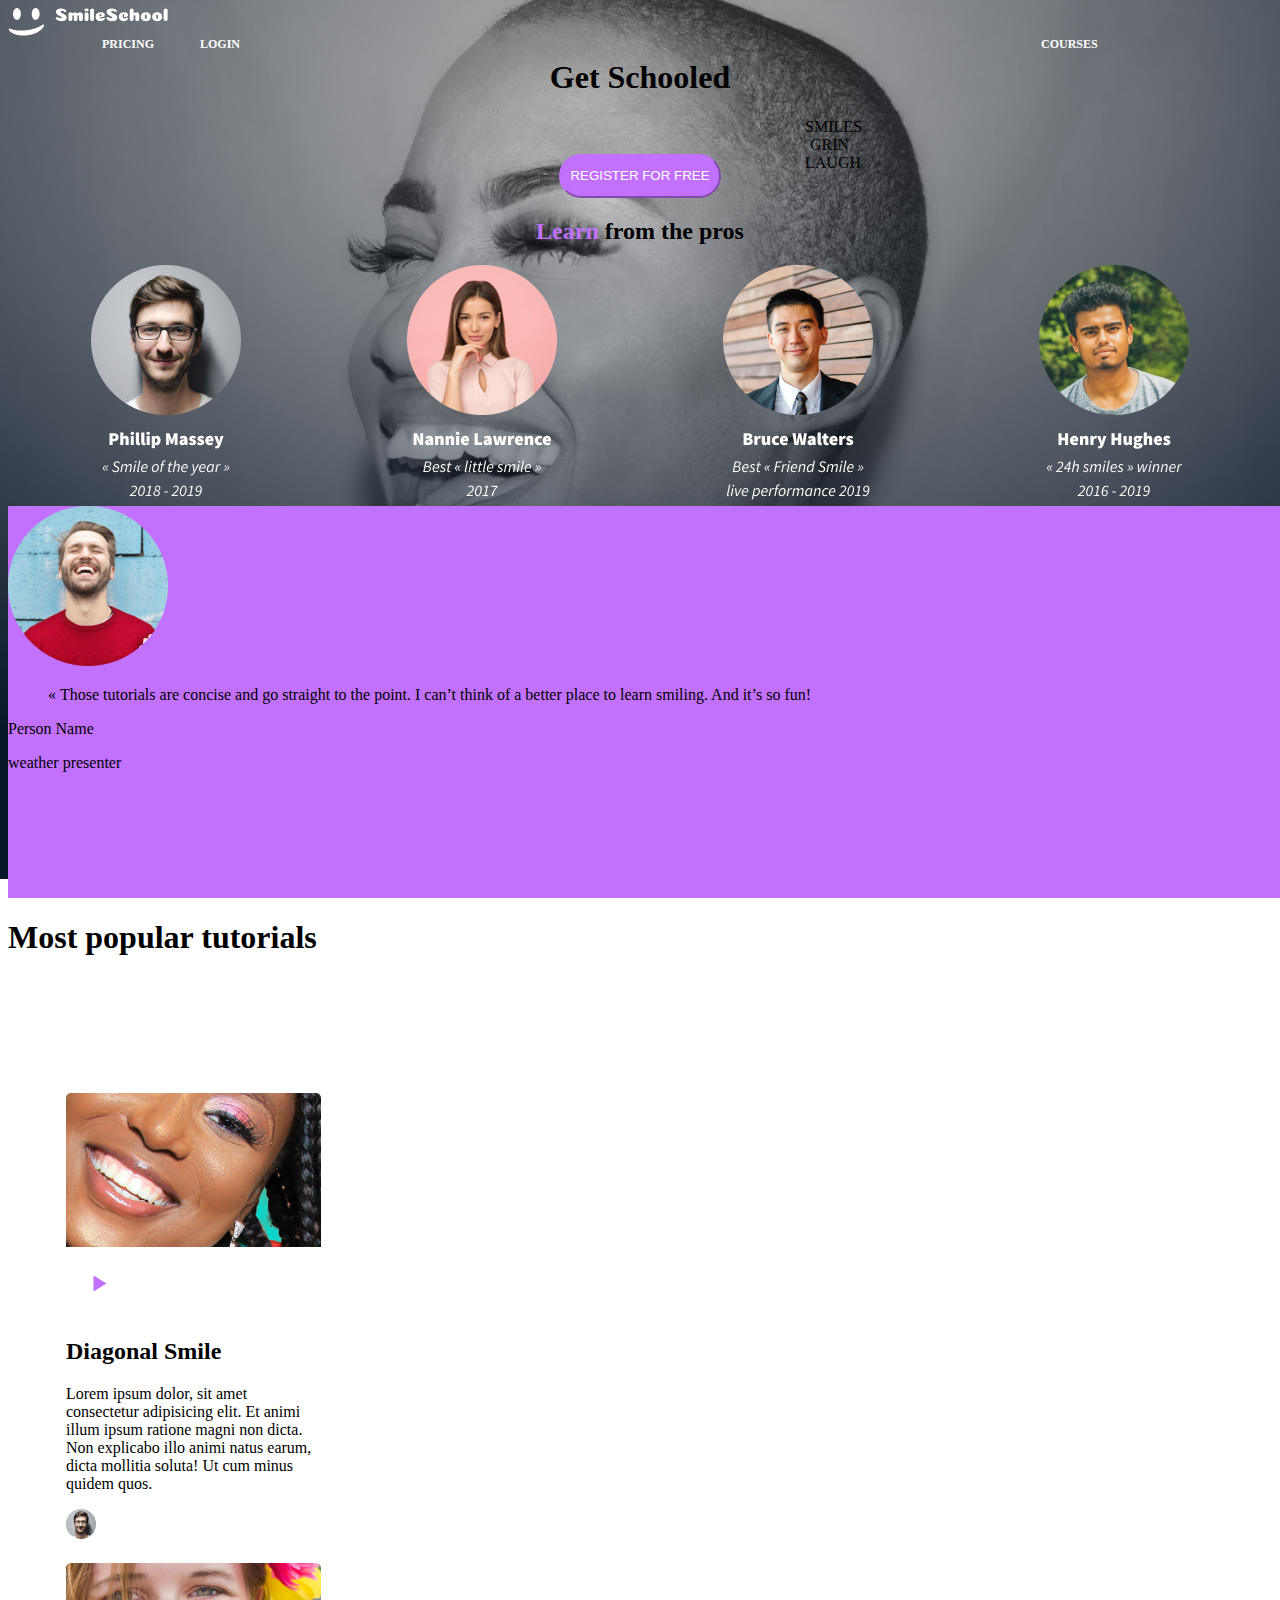
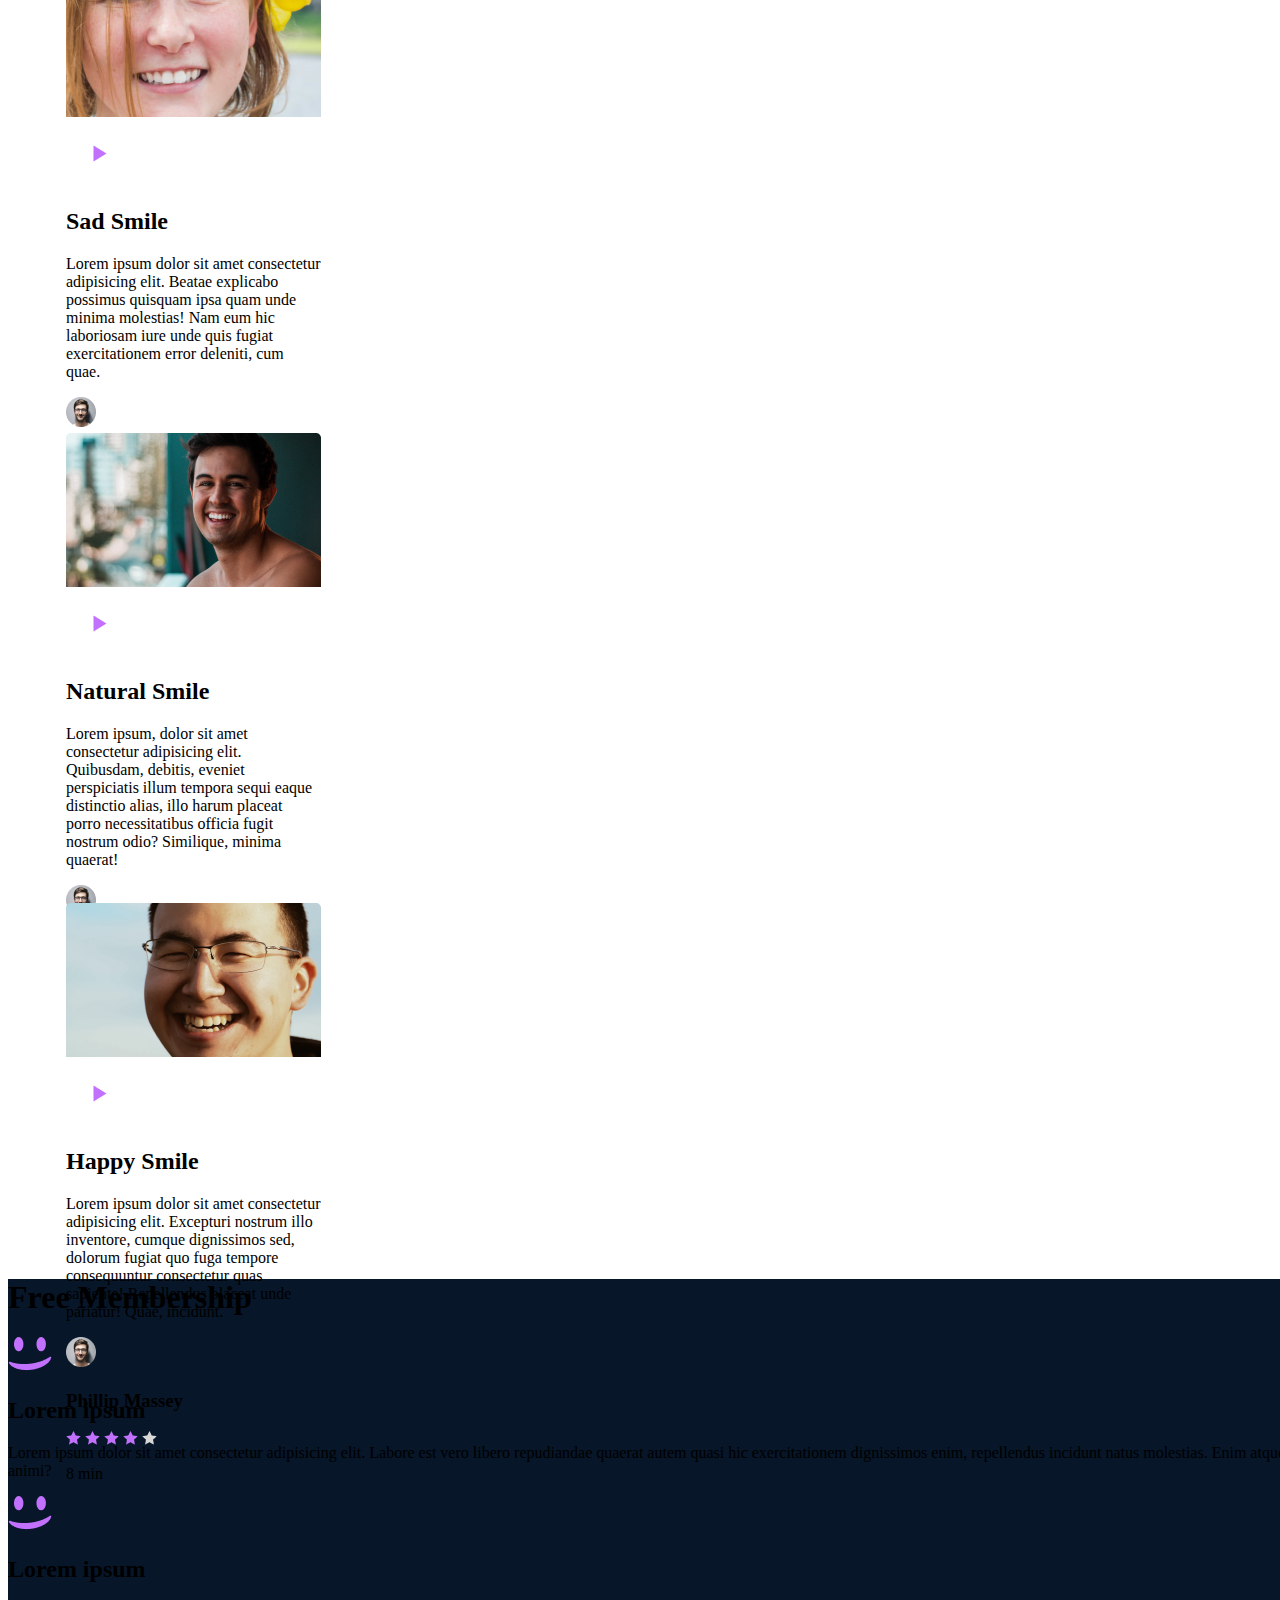
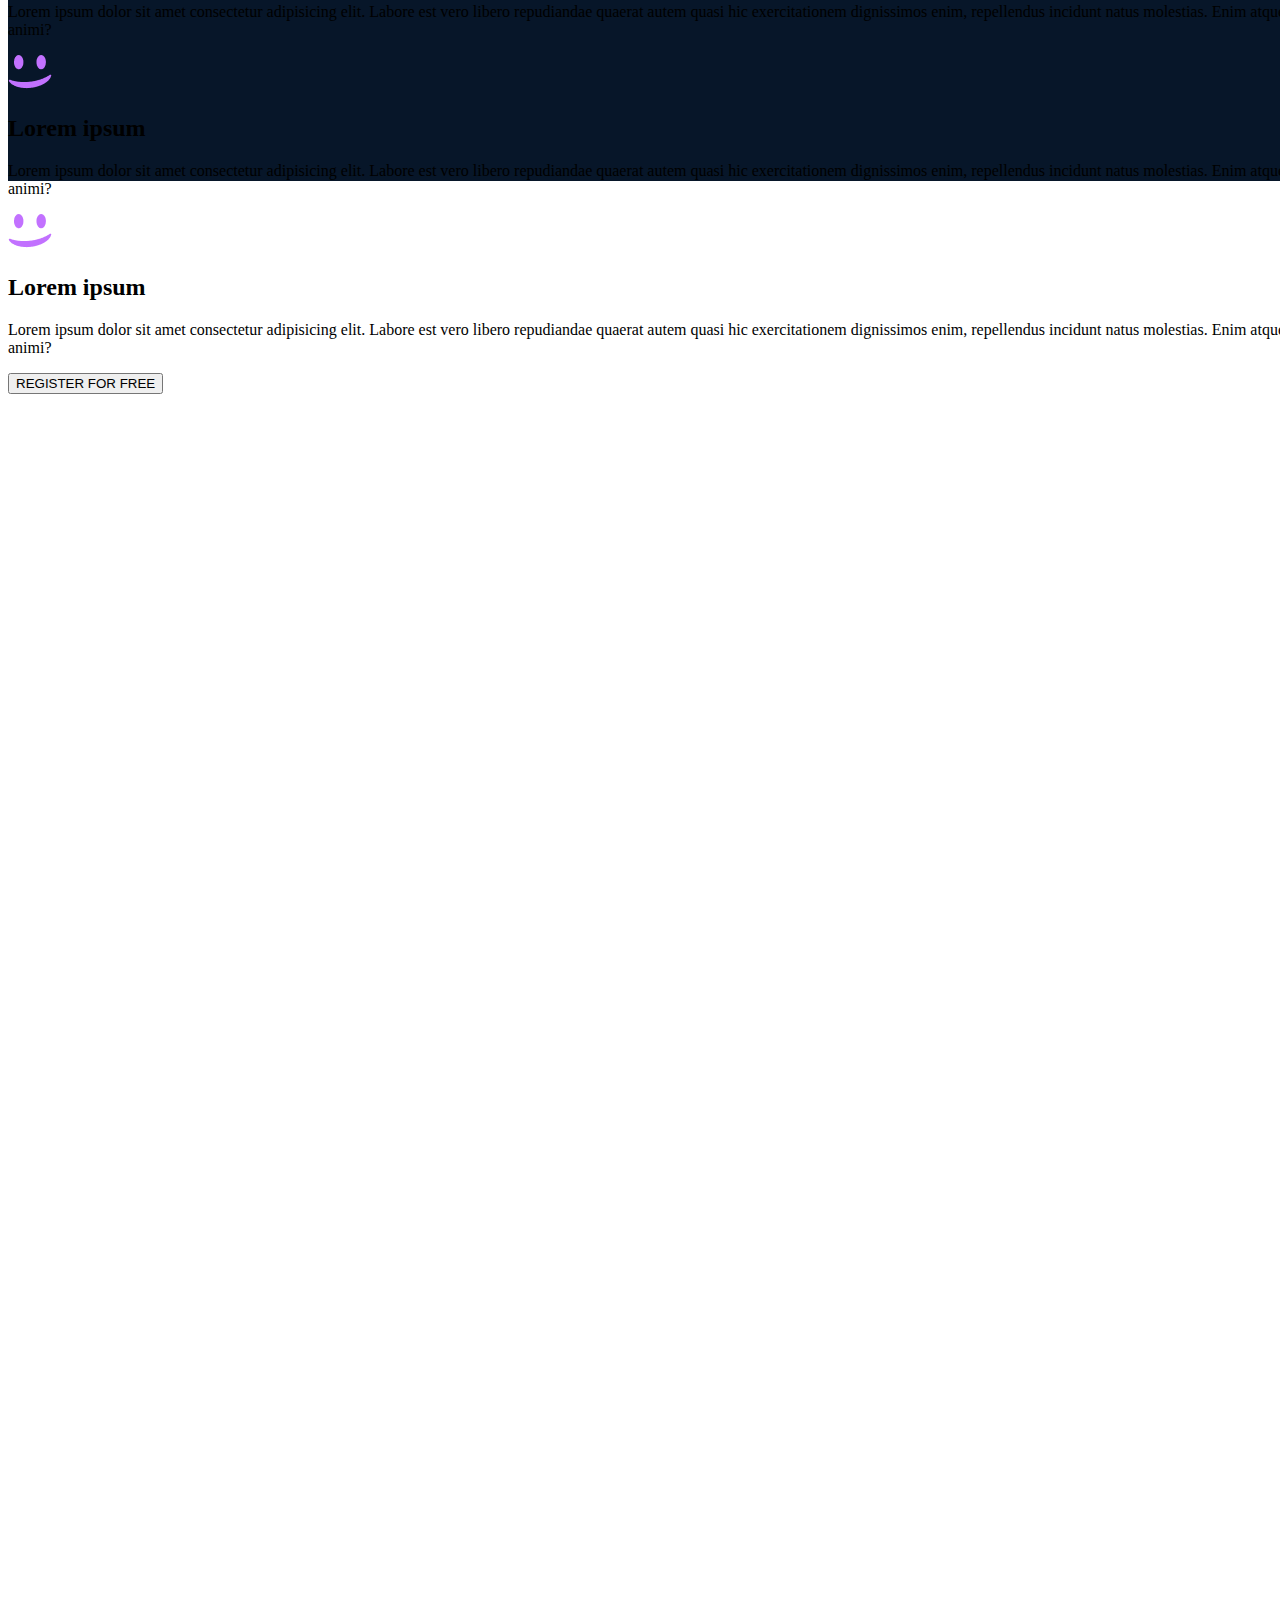
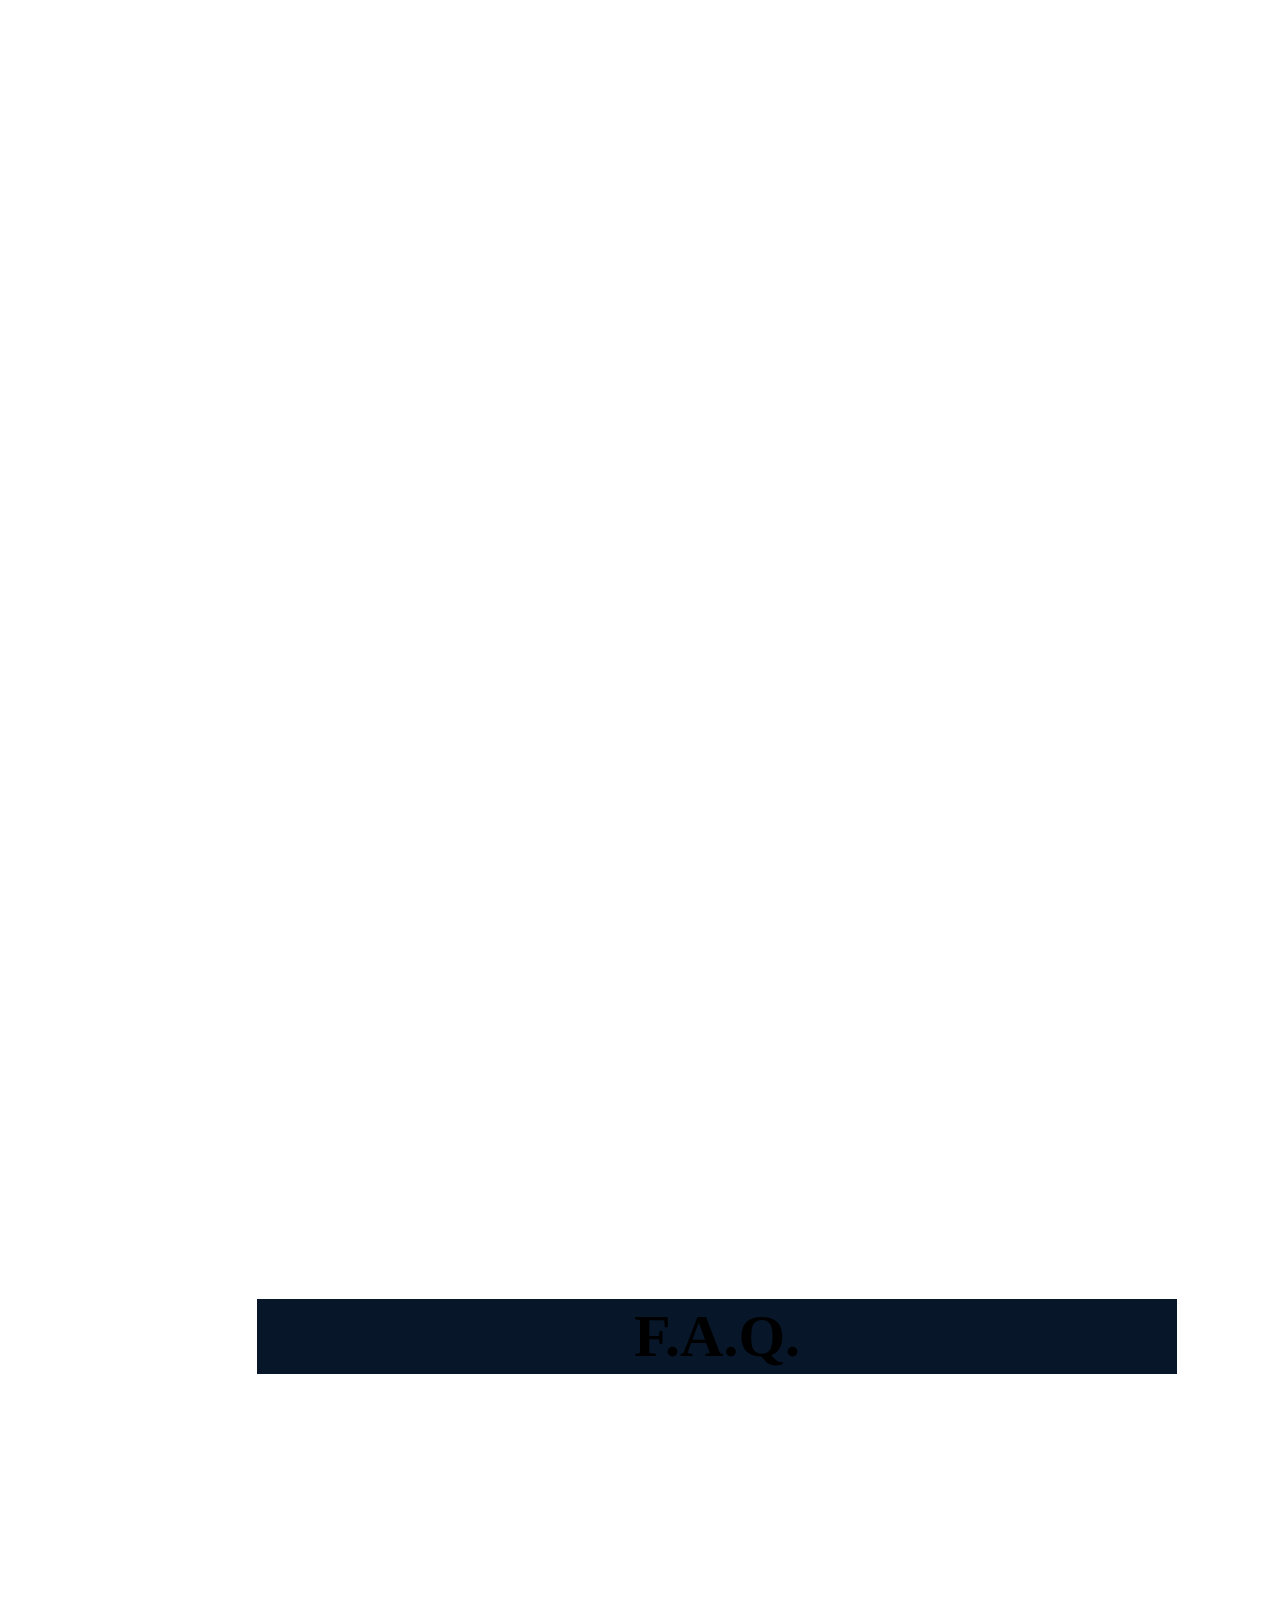
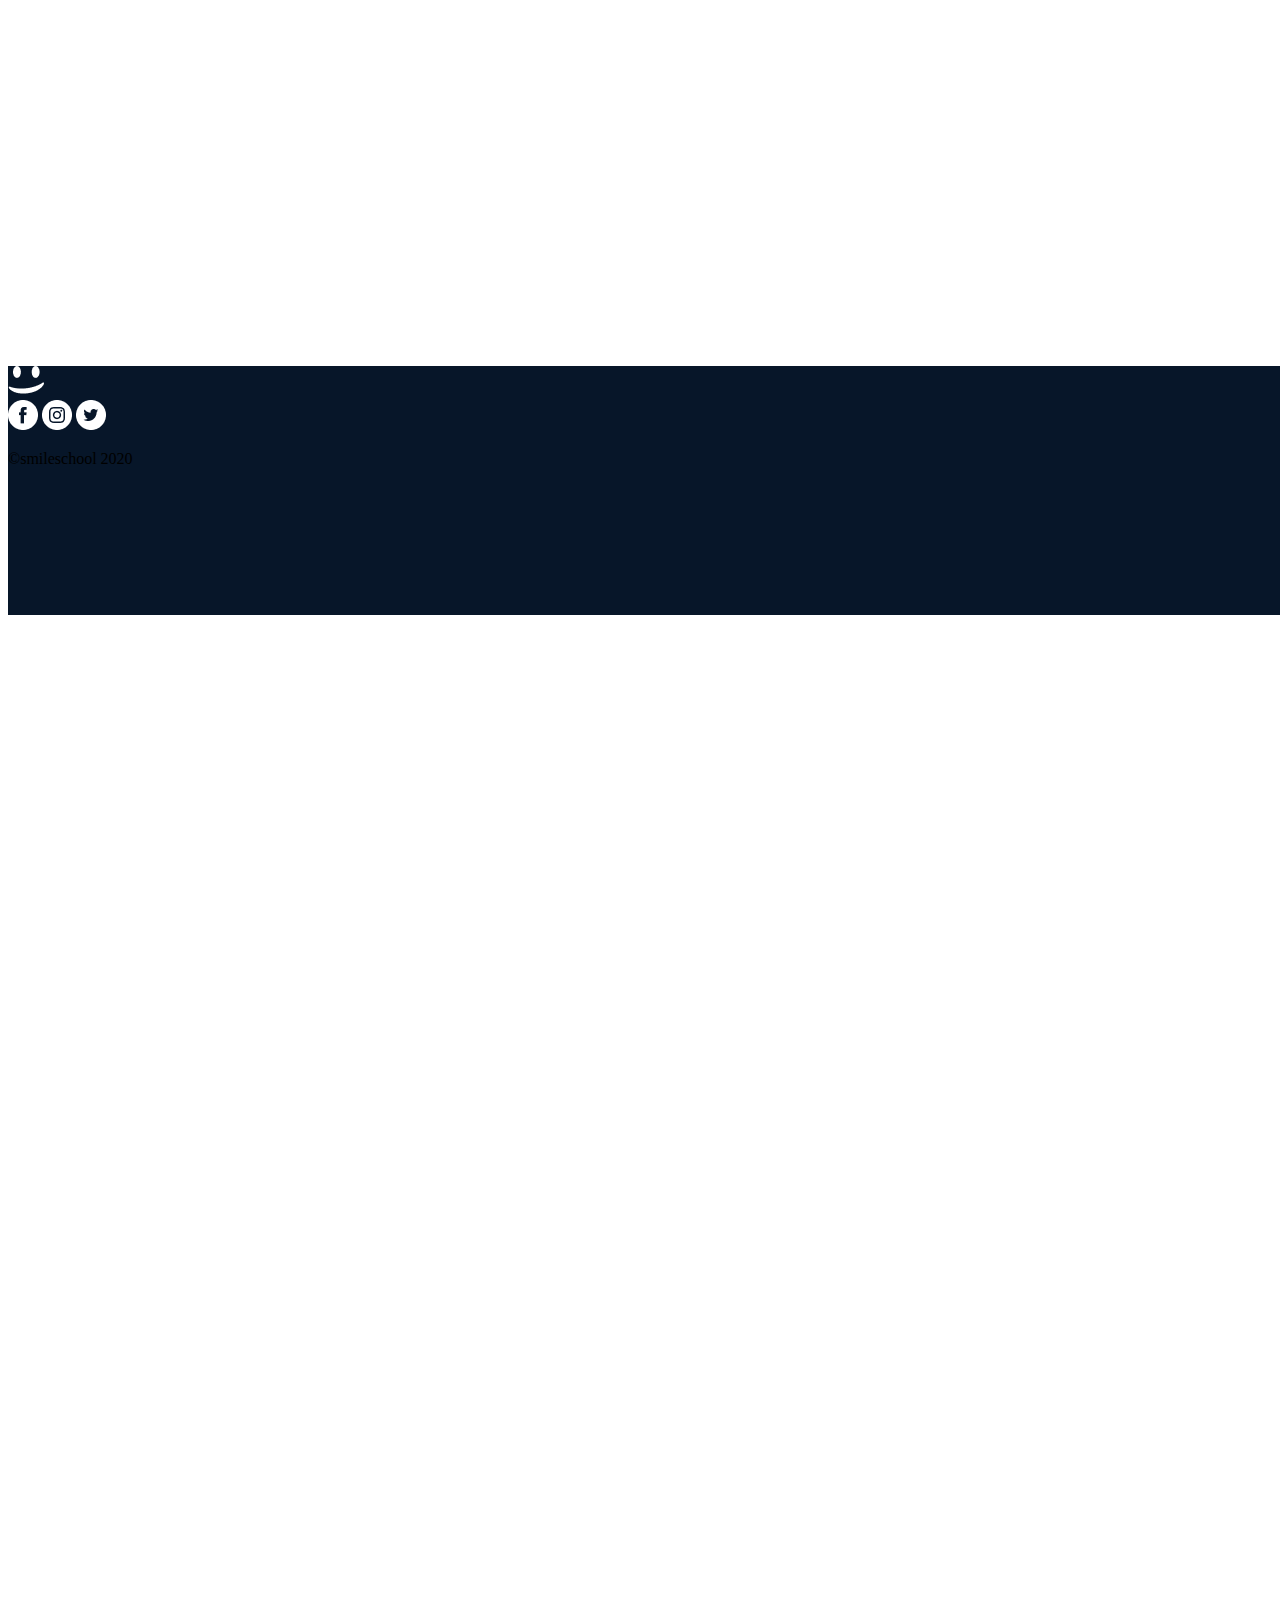
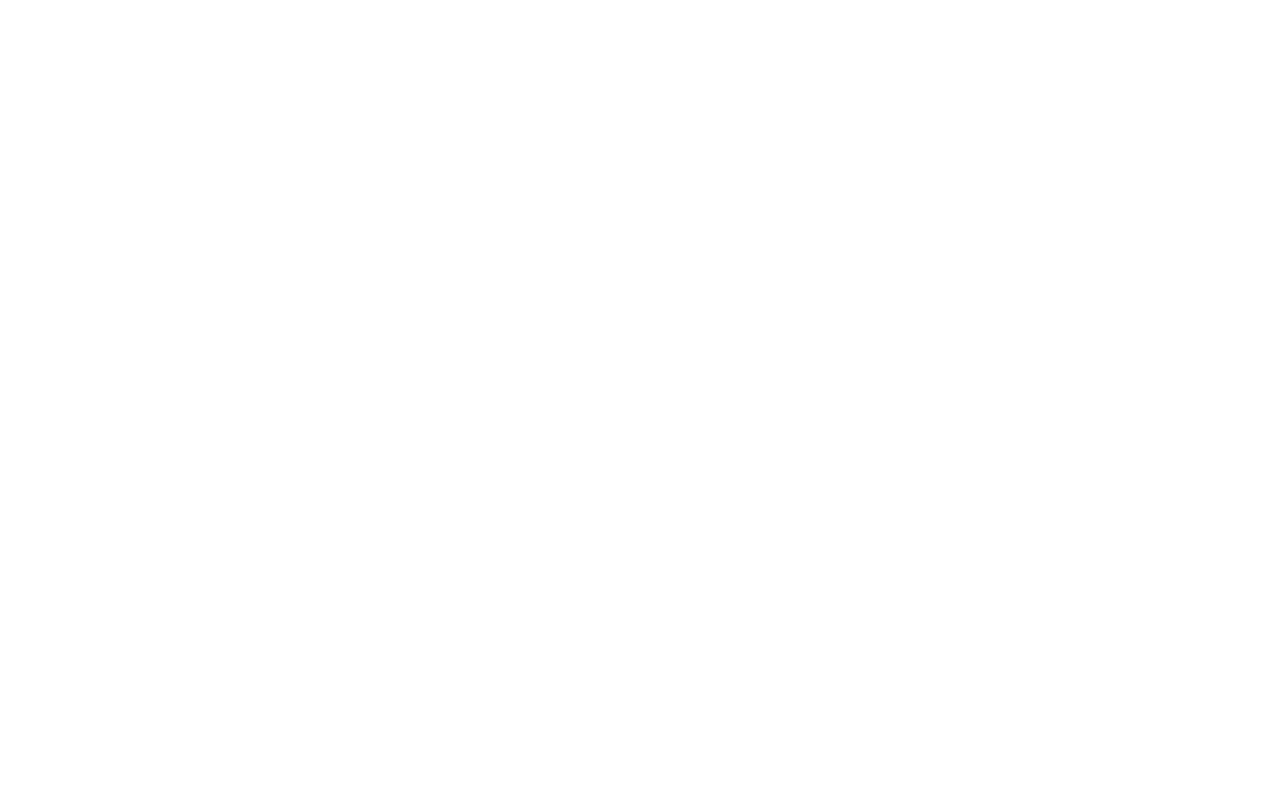
==== commit fd288937: "update style.css" ====
--- a/css_advanced/index.html
+++ b/css_advanced/index.html
@@ -3,9 +3,8 @@
 <head>
     <meta charset="UTF-8">
     <meta name="viewport" content="width=device-width, initial-scale=1.0">
-    <title>Figma page</title>
+    <title>Website</title>
     <link rel="stylesheet" href="style.css">
-    <link href='https://fonts.googleapis.com/css?family=Source+Sans+Pro' rel='stylesheet' type='text/css'>
 </head>
 <body>
     <header class="background">
@@ -15,7 +14,9 @@
                 <a href="index.html"><img src="images/SmileSchool.png" alt="logo"></a>
             </div>
             <div class="nav">
-                <a href="#" class="courses">COURSES</a><a href="#" class="pricing">PRICING</a><a href="#" class="login">LOGIN</a>
+                <a href="#" class="courses">COURSES</a>
+                <a href="#" class="pricing">PRICING</a>
+                <a href="#" class="login">LOGIN</a>
             </div>
         </div>
     </header>
@@ -23,10 +24,7 @@
         <section id="banner" class="background">
             <div>
                 <h1>Get Schooled</h1>
-                <p class="text">
-                    <span>SMILES</span>
-                    <span>GRIN</span>
-                    <span>LAUGH</span>
+                <p class="text">SMILES GRIN LAUGH</p>
                 <button class="register">REGISTER FOR FREE</button>
             </div>
             <div>
@@ -60,12 +58,12 @@
         </section>
 
         <section id="video">
-            <h1>Most <span>popular</span> tutorials</h1>
-            <div class="videos-list">
-                <div class="video-card">
+            <h1>Most popular tutorials</h1>
+            <div>
+                <div class="tutorials">
                     <img src="images/preview (1).png" alt="thumbnail">
-                    <a class="play" href="#"><img src="images/"></a>
-                    <h2 class="video-title">Diagonal Smile</h2>
+                    <a class="play" href="#"><img src="images/play.png" alt=""></a>
+                    <h2>Diagonal Smile</h2>
                     <p>Lorem ipsum dolor, sit amet consectetur adipisicing elit. Et animi illum ipsum ratione magni non dicta. Non explicabo illo animi natus earum, dicta mollitia soluta! Ut cum minus quidem quos.</p>
                     <div>
                         <img src="images/avatar (1).png" alt="author">
@@ -85,6 +83,7 @@
                 </div>
                 <div class="tutorials">
                     <img src="images/preview (2).png" alt="thumbnail">
+                    <a class="play" href="#"><img src="images/play.png" alt=""></a>
                     <h2>Sad Smile</h2>
                     <p>Lorem ipsum dolor sit amet consectetur adipisicing elit. Beatae explicabo possimus quisquam ipsa quam unde minima molestias! Nam eum hic laboriosam iure unde quis fugiat exercitationem error deleniti, cum quae.</p>
                     <div>
@@ -105,6 +104,7 @@
                 </div>
                 <div class="tutorials">
                     <img src="images/preview (3).png" alt="thumbnail">
+                    <a class="play" href="#"><img src="images/play.png" alt=""></a>
                     <h2>Natural Smile</h2>
                     <p>Lorem ipsum, dolor sit amet consectetur adipisicing elit. Quibusdam, debitis, eveniet perspiciatis illum tempora sequi eaque distinctio alias, illo harum placeat porro necessitatibus officia fugit nostrum odio? Similique, minima quaerat!</p>
                     <div>
@@ -125,6 +125,7 @@
                 </div>
                 <div class="tutorials">
                     <img src="images/preview (4).png" alt="thumbnail">
+                    <a class="play" href="#"><img src="images/play.png" alt=""></a>
                     <h2>Happy Smile</h2>
                     <p>Lorem ipsum dolor sit amet consectetur adipisicing elit. Excepturi nostrum illo inventore, cumque dignissimos sed, dolorum fugiat quo fuga tempore consequuntur consectetur quas sapiente! Repellendus placeat unde pariatur! Quae, incidunt.</p>
                     <div>
@@ -213,4 +214,4 @@
         </div>
     </footer>
 </body>
-</html>
+</html>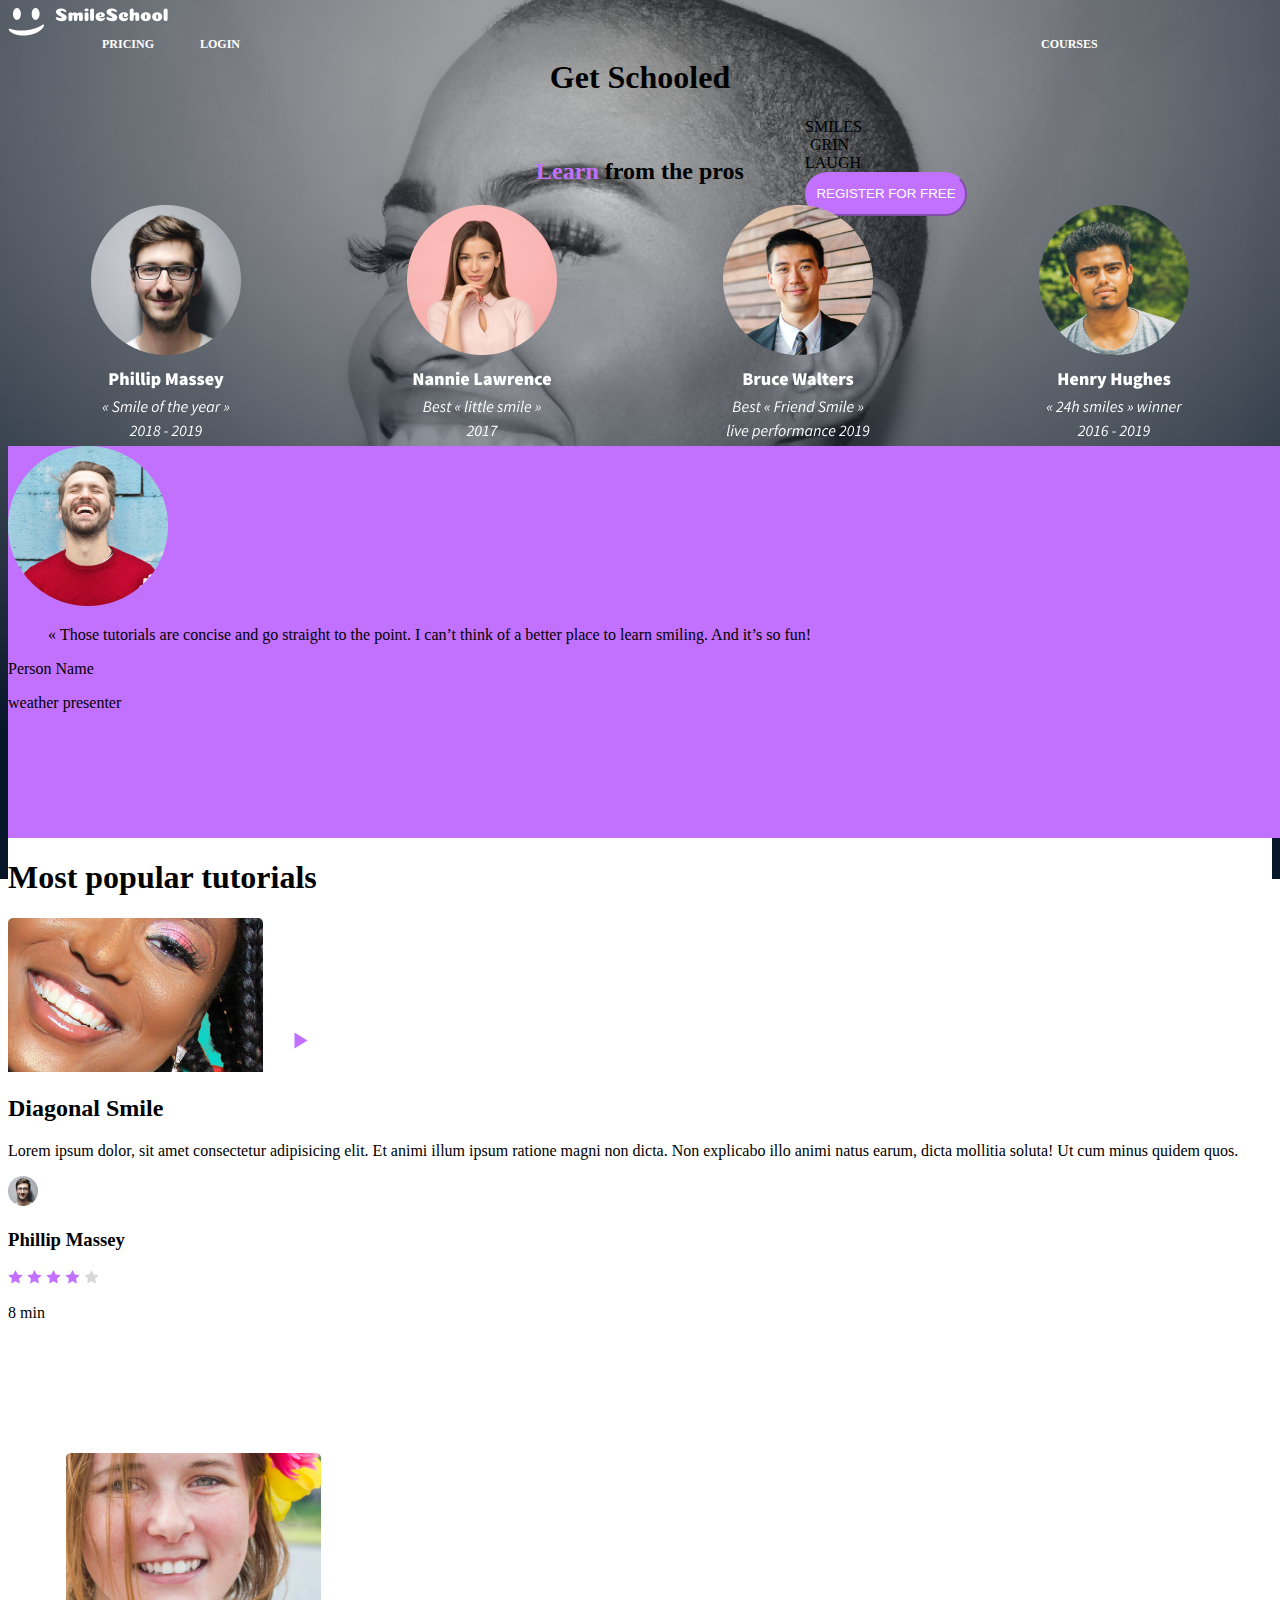
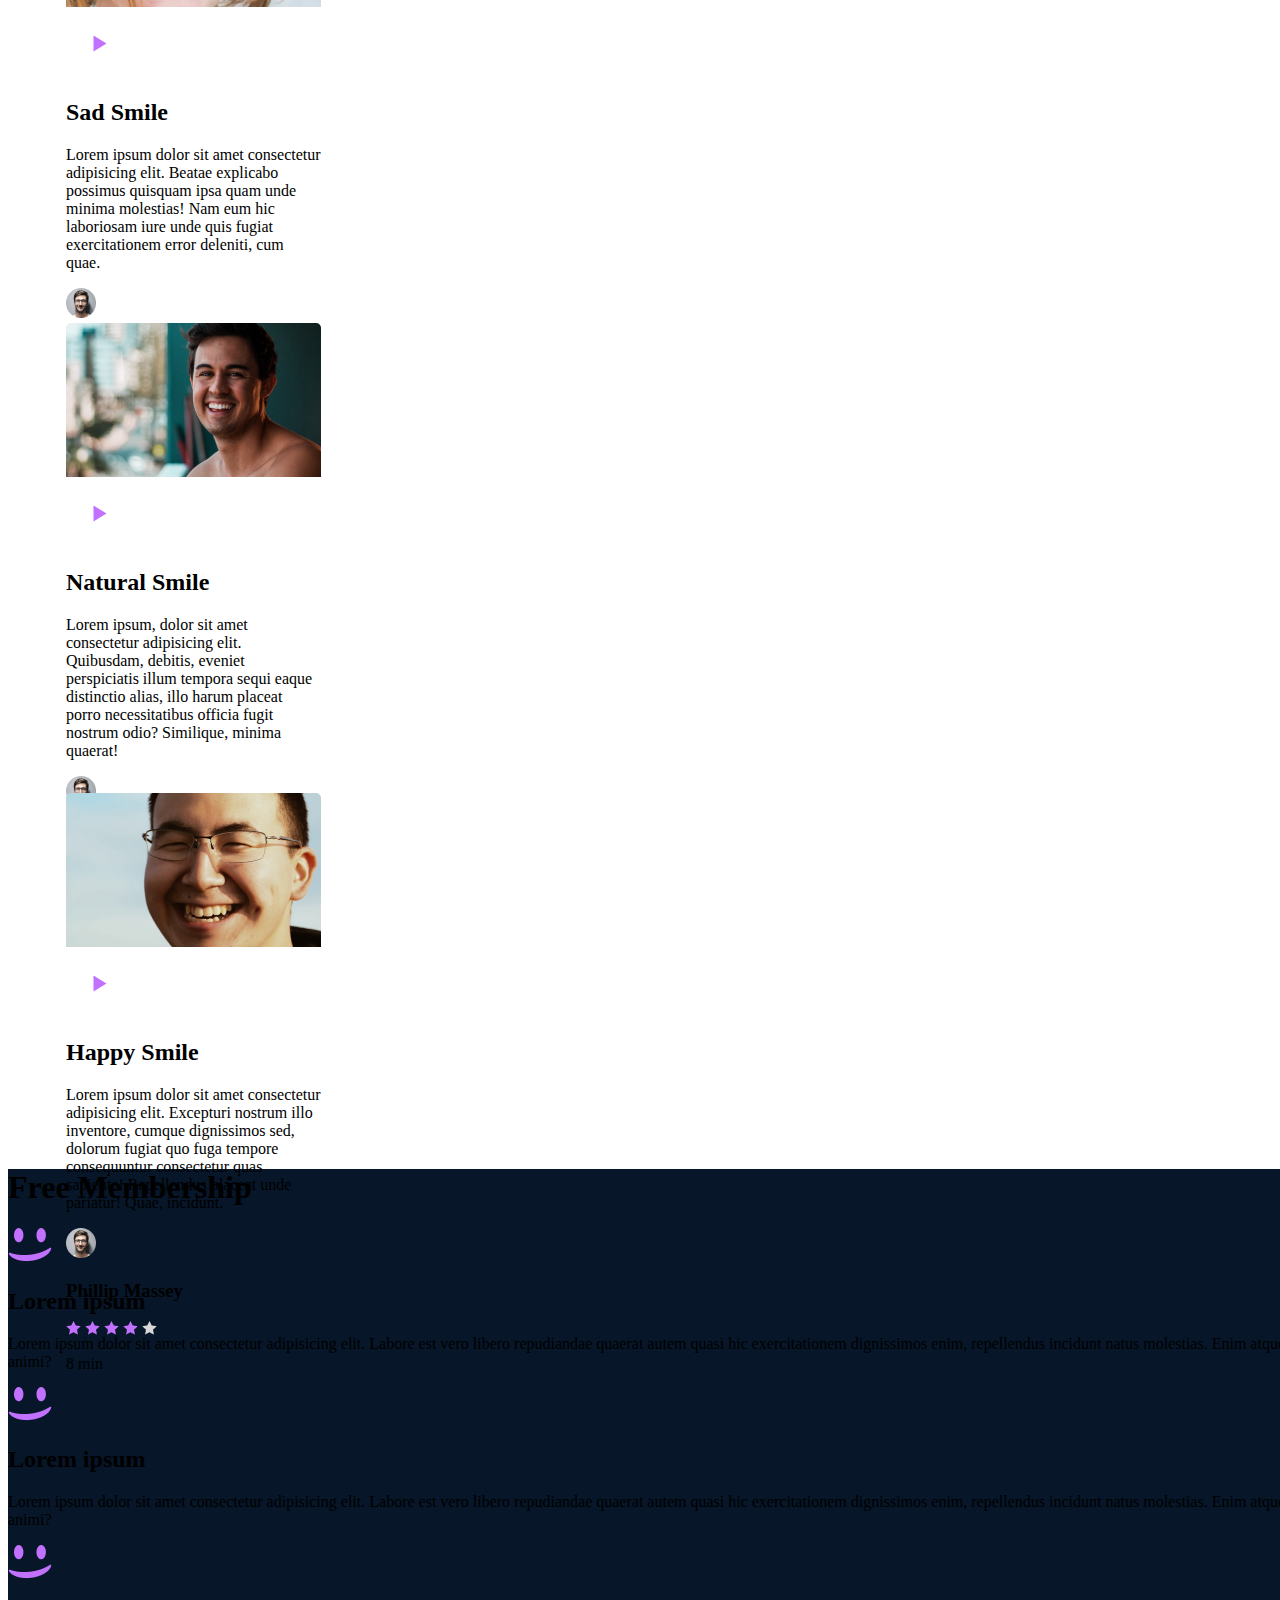
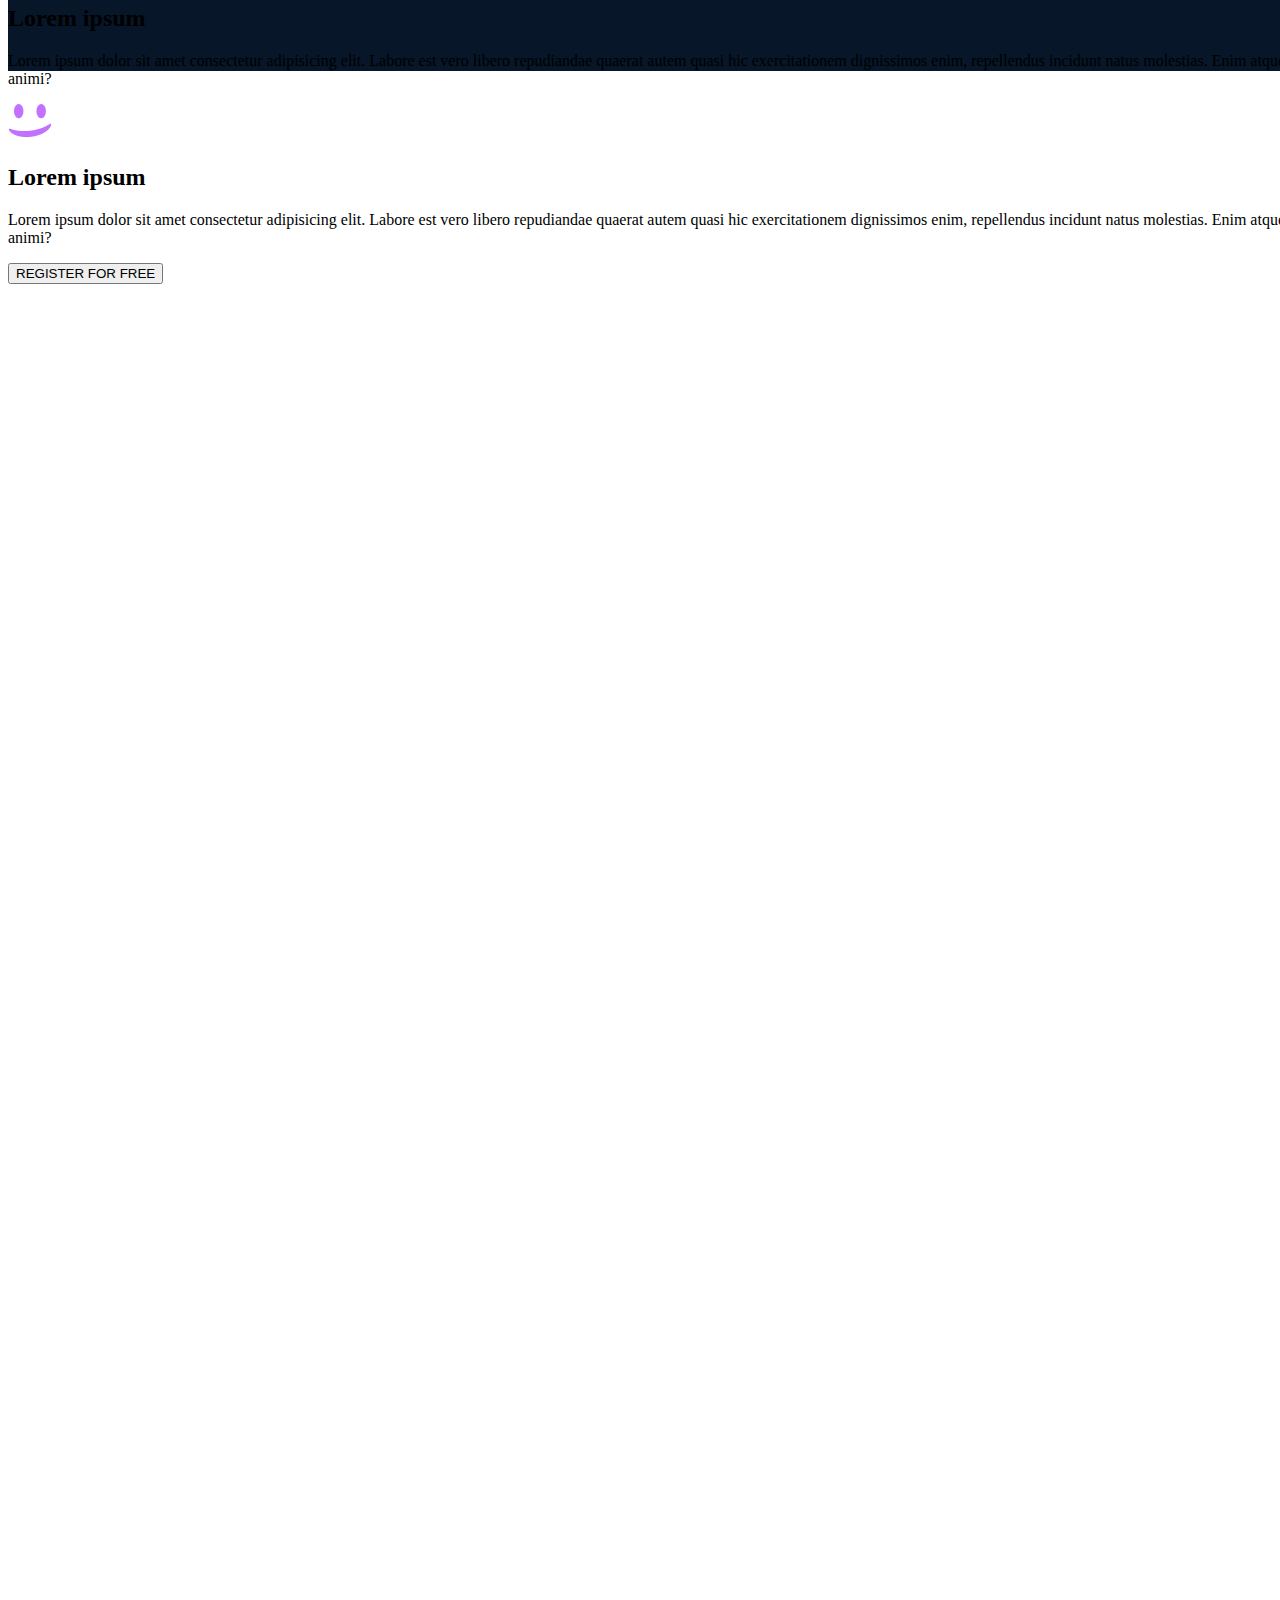
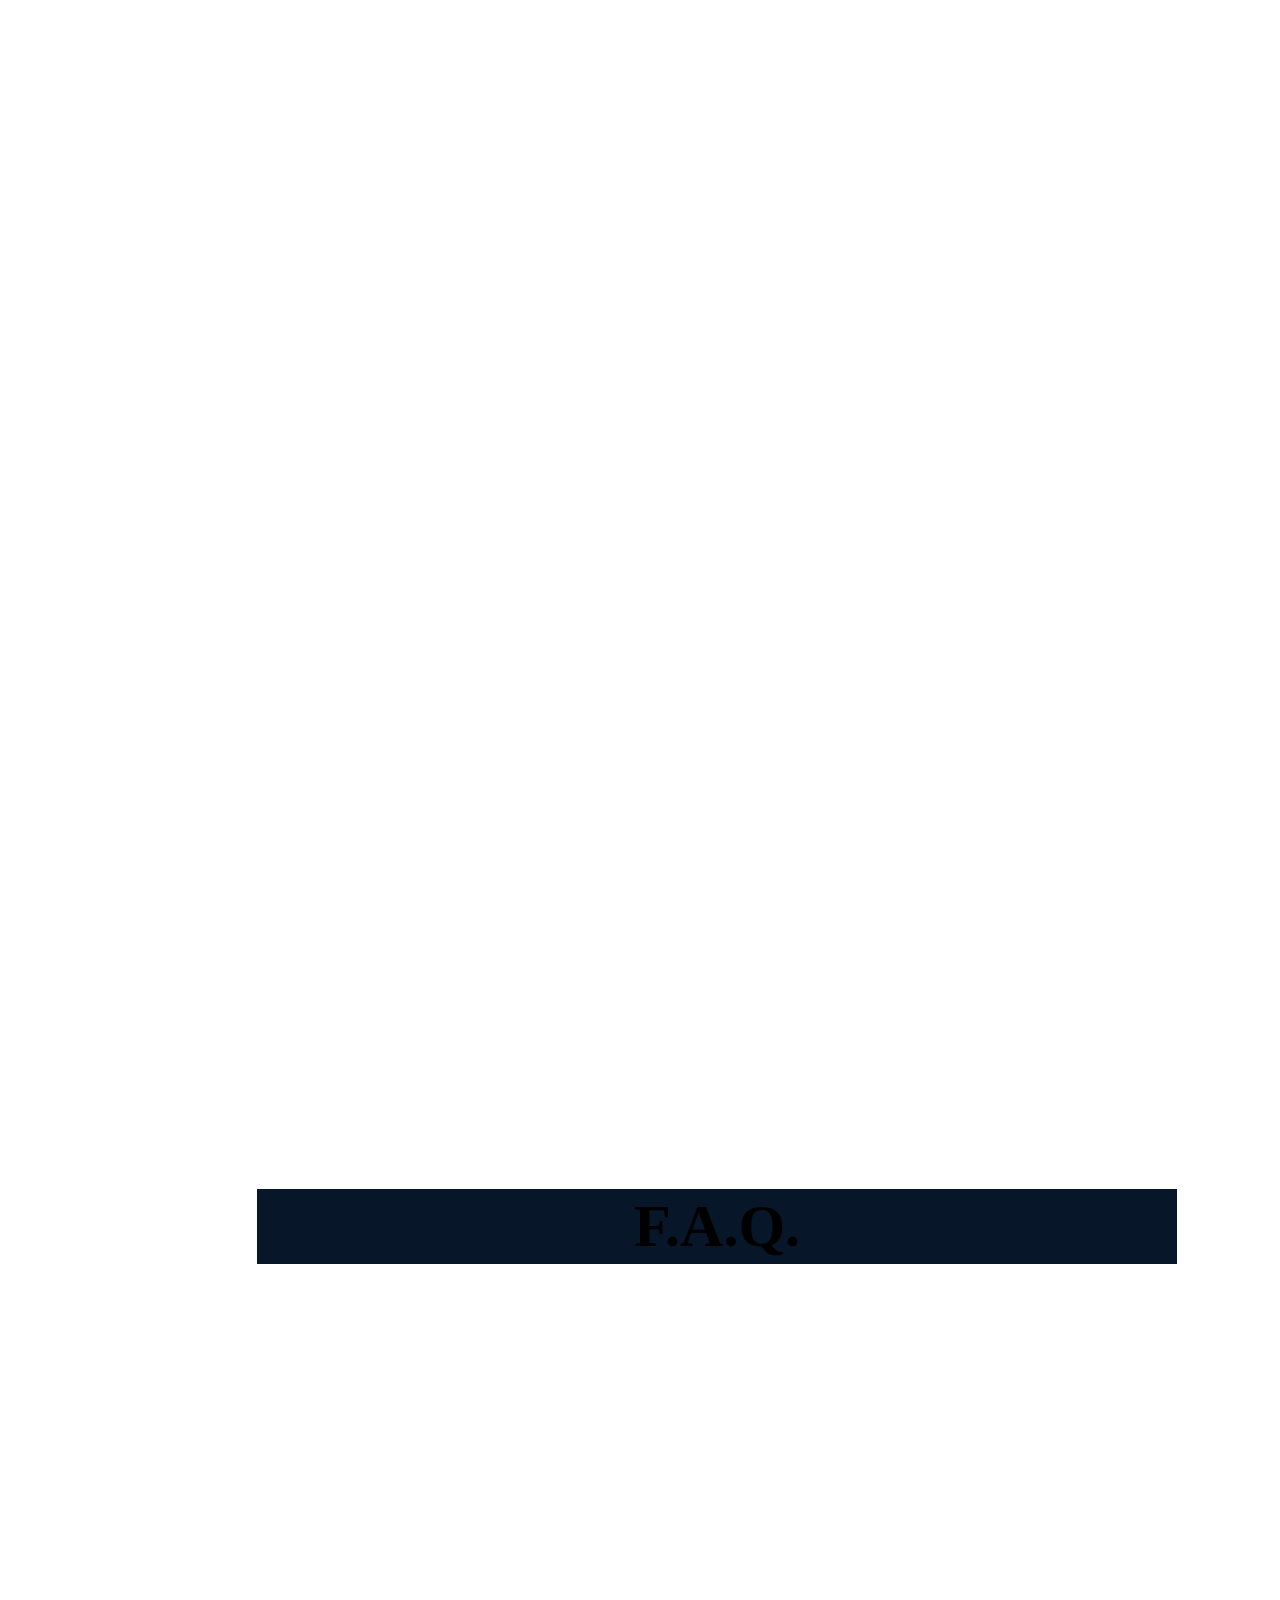
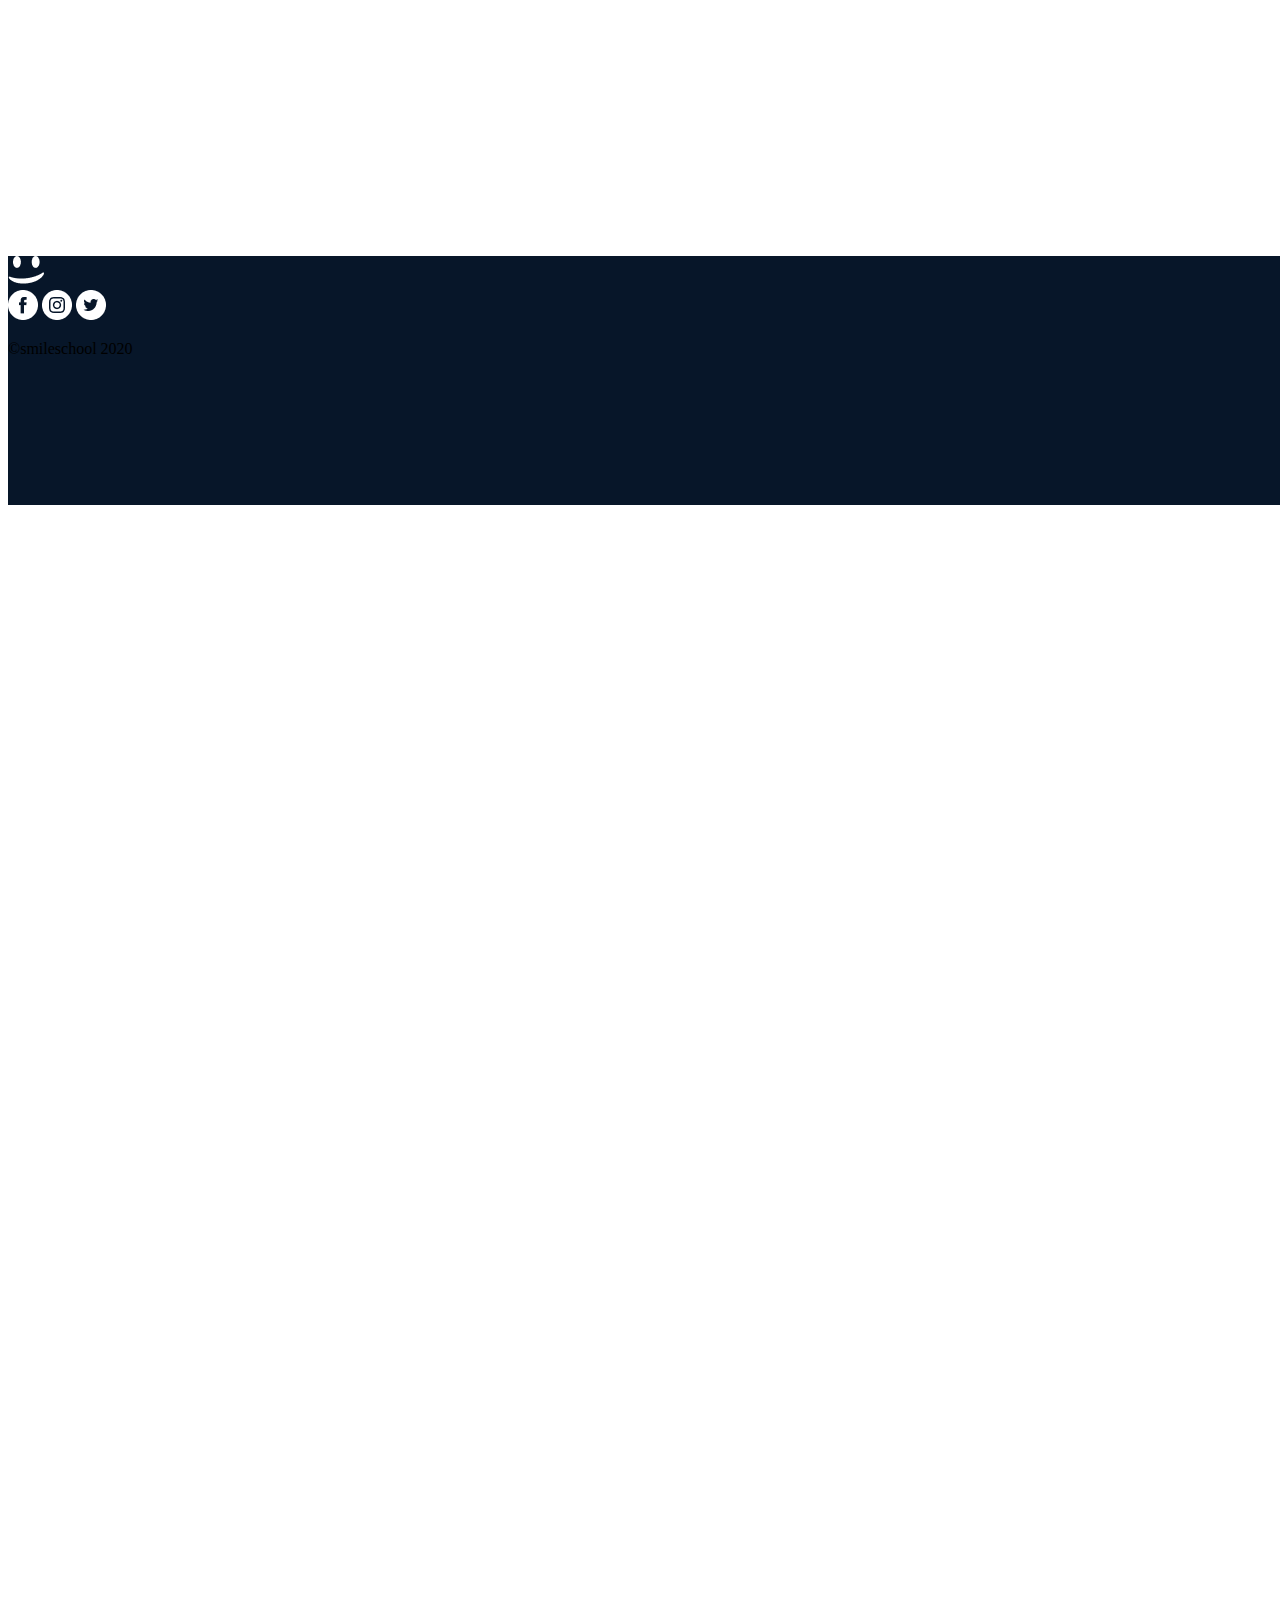
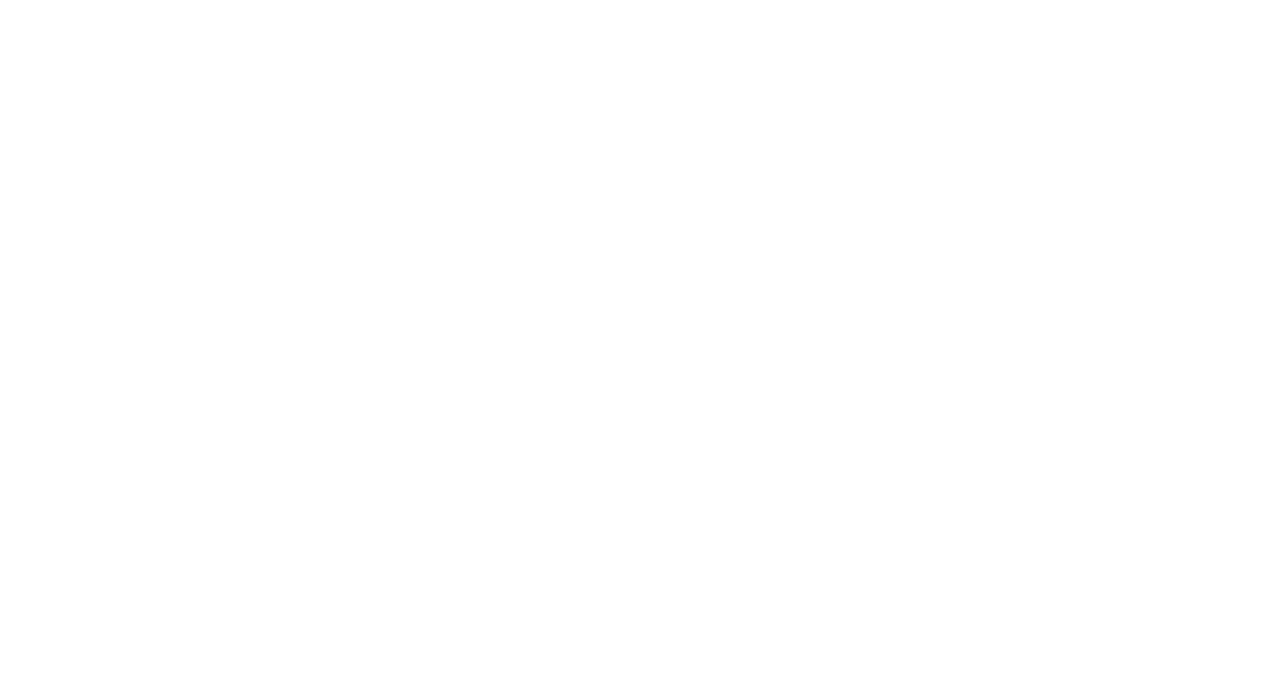
==== commit 62d94e7c: "Merge branch 'main' of https://github.com/uwituzeb/alu-web-development" ====
--- a/css_advanced/index.html
+++ b/css_advanced/index.html
@@ -3,8 +3,9 @@
 <head>
     <meta charset="UTF-8">
     <meta name="viewport" content="width=device-width, initial-scale=1.0">
-    <title>Website</title>
+    <title>Figma page</title>
     <link rel="stylesheet" href="style.css">
+    <link href='https://fonts.googleapis.com/css?family=Source+Sans+Pro' rel='stylesheet' type='text/css'>
 </head>
 <body>
     <header class="background">
@@ -14,9 +15,7 @@
                 <a href="index.html"><img src="images/SmileSchool.png" alt="logo"></a>
             </div>
             <div class="nav">
-                <a href="#" class="courses">COURSES</a>
-                <a href="#" class="pricing">PRICING</a>
-                <a href="#" class="login">LOGIN</a>
+                <a href="#" class="courses">COURSES</a><a href="#" class="pricing">PRICING</a><a href="#" class="login">LOGIN</a>
             </div>
         </div>
     </header>
@@ -24,7 +23,10 @@
         <section id="banner" class="background">
             <div>
                 <h1>Get Schooled</h1>
-                <p class="text">SMILES GRIN LAUGH</p>
+                <p class="text">
+                    <span>SMILES</span>
+                    <span>GRIN</span>
+                    <span>LAUGH</span>
                 <button class="register">REGISTER FOR FREE</button>
             </div>
             <div>
@@ -58,12 +60,12 @@
         </section>
 
         <section id="video">
-            <h1>Most popular tutorials</h1>
-            <div>
-                <div class="tutorials">
+            <h1>Most <span>popular</span> tutorials</h1>
+            <div class="videos-list">
+                <div class="video-card">
                     <img src="images/preview (1).png" alt="thumbnail">
                     <a class="play" href="#"><img src="images/play.png" alt=""></a>
-                    <h2>Diagonal Smile</h2>
+                    <h2 class="video-title">Diagonal Smile</h2>
                     <p>Lorem ipsum dolor, sit amet consectetur adipisicing elit. Et animi illum ipsum ratione magni non dicta. Non explicabo illo animi natus earum, dicta mollitia soluta! Ut cum minus quidem quos.</p>
                     <div>
                         <img src="images/avatar (1).png" alt="author">
@@ -214,4 +216,4 @@
         </div>
     </footer>
 </body>
-</html>+</html>
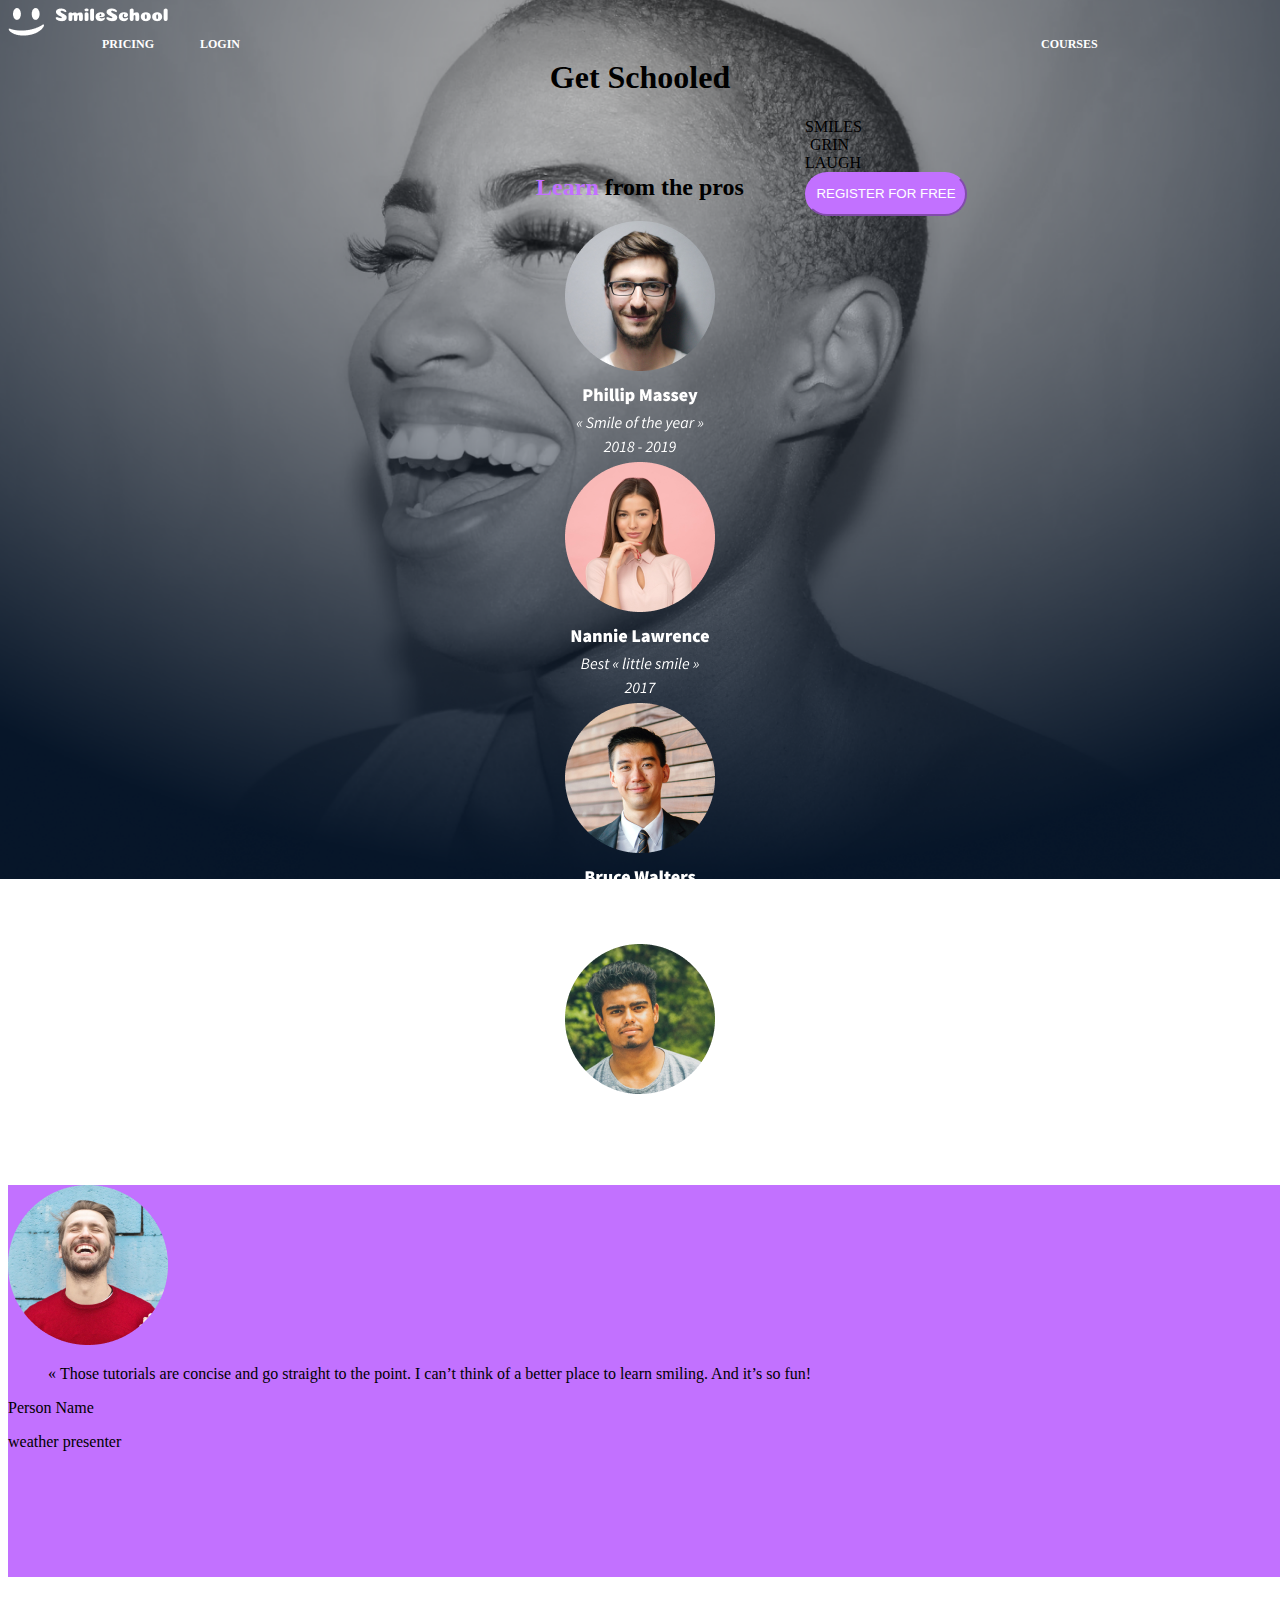
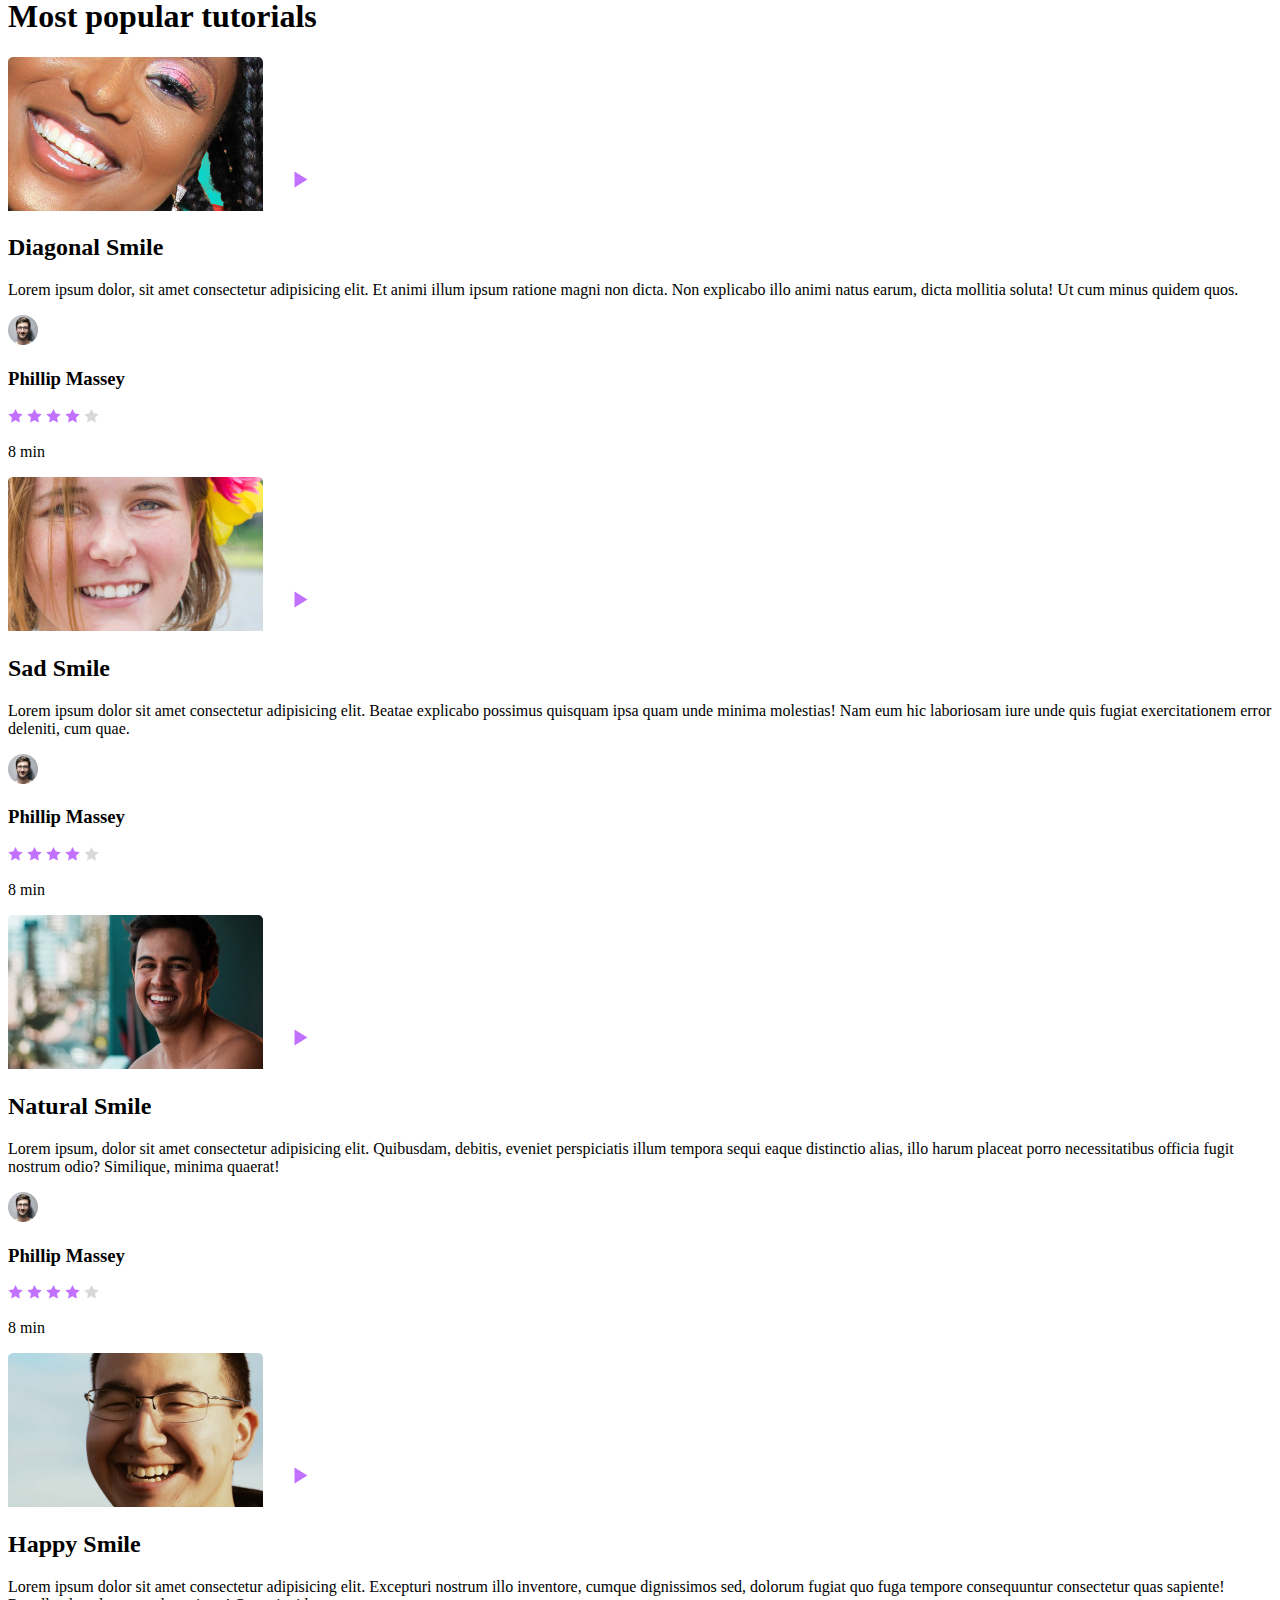
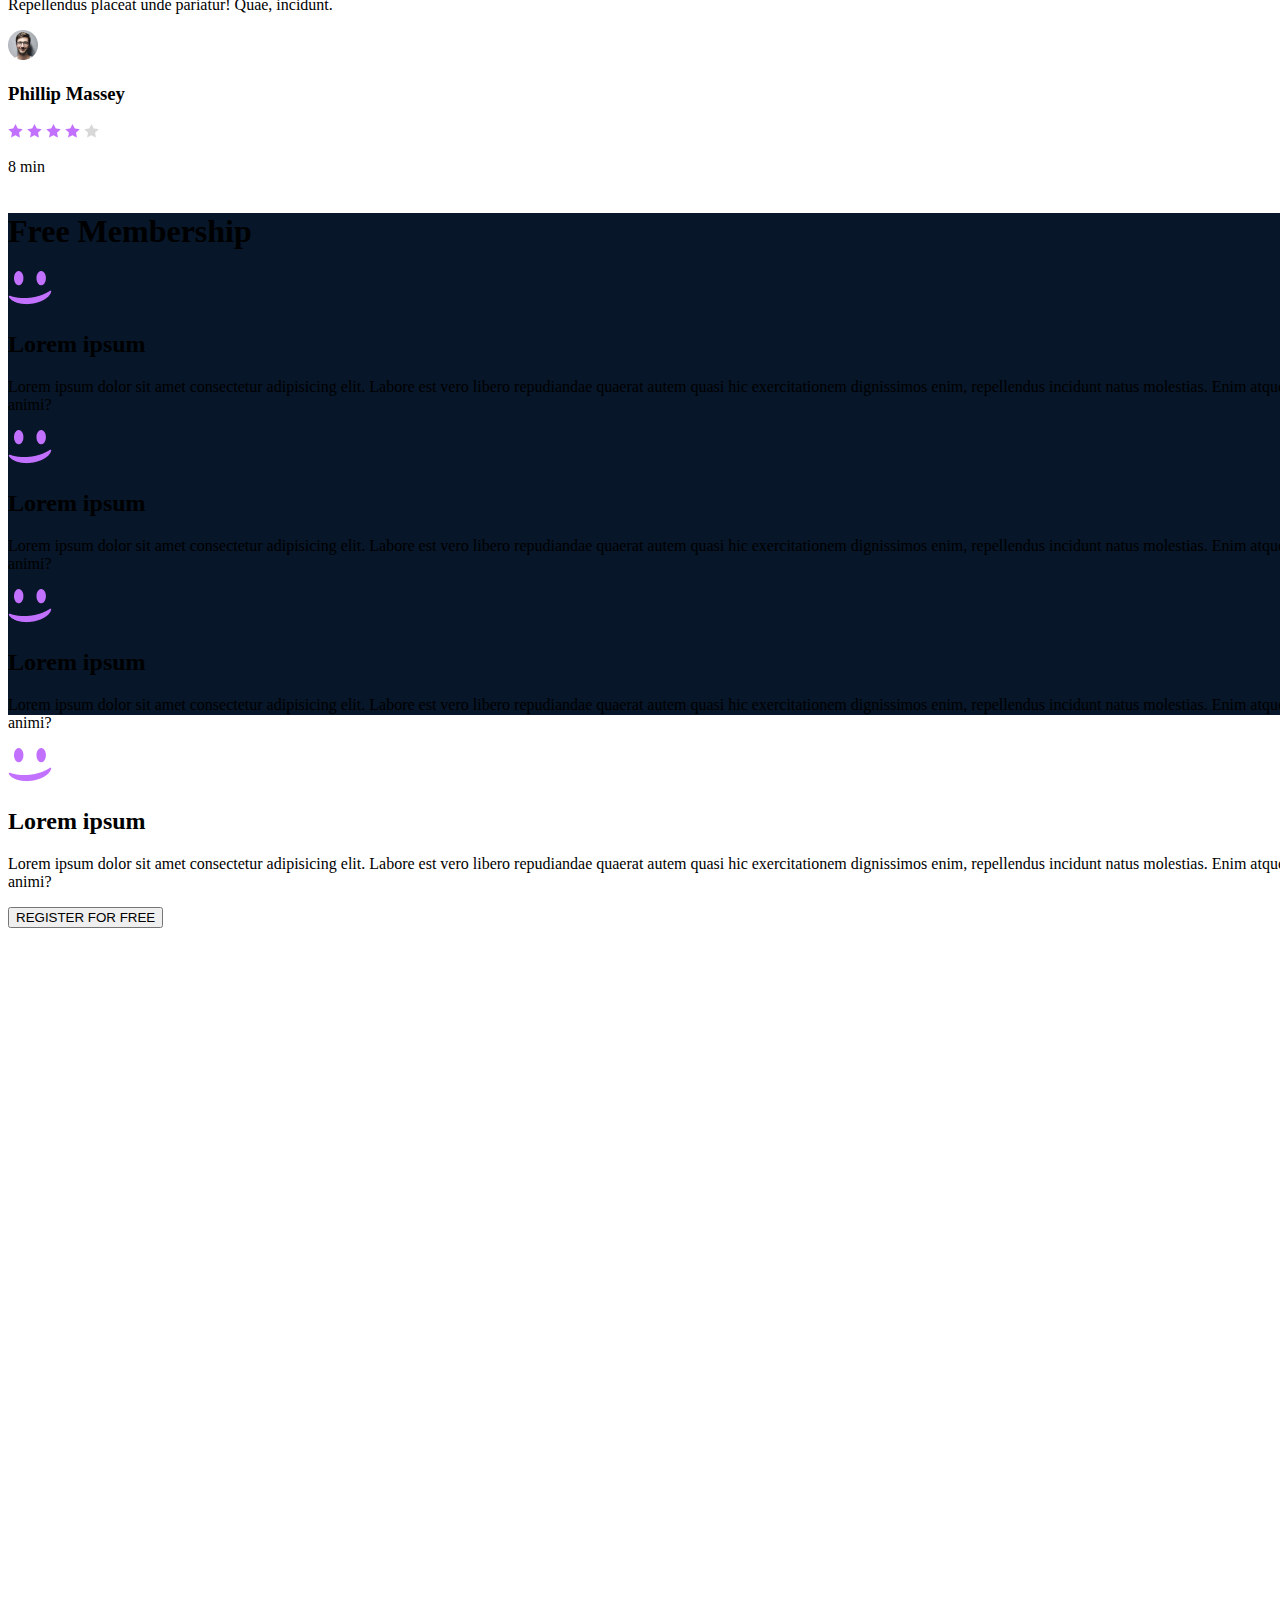
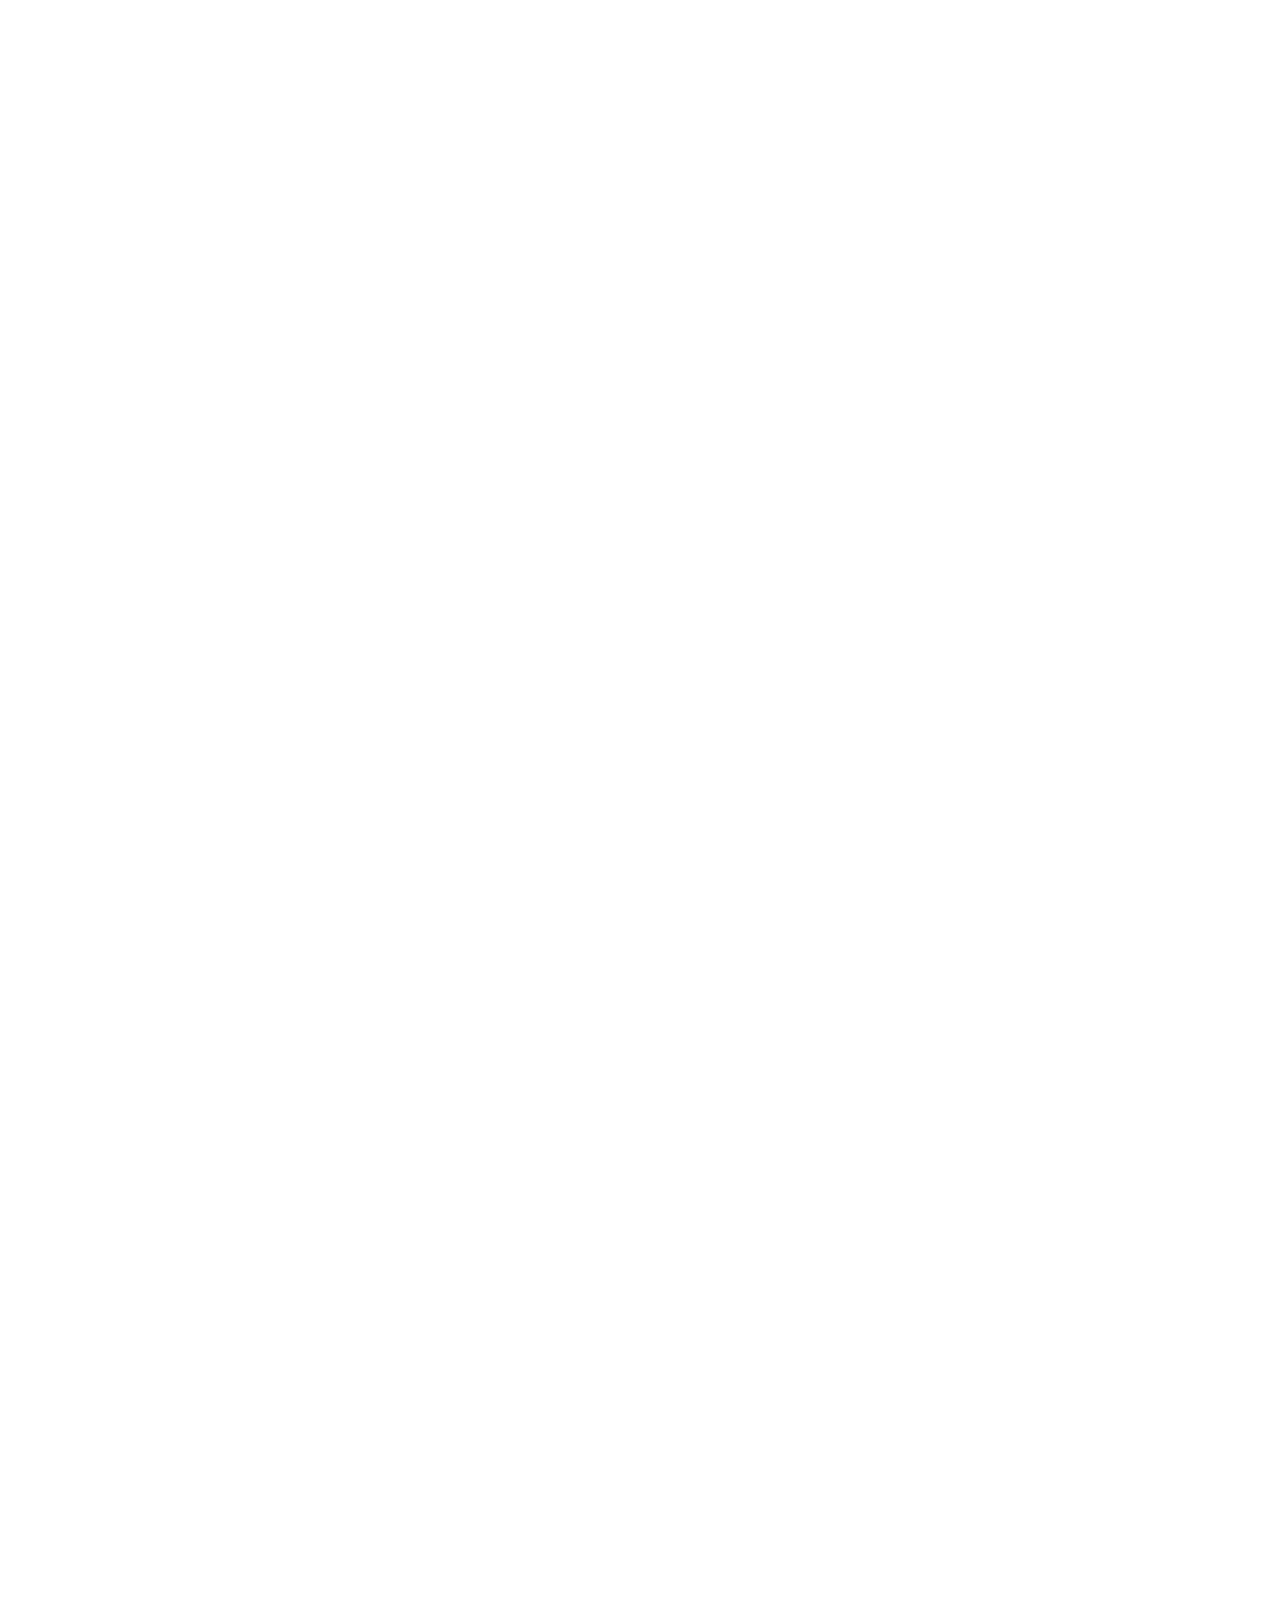
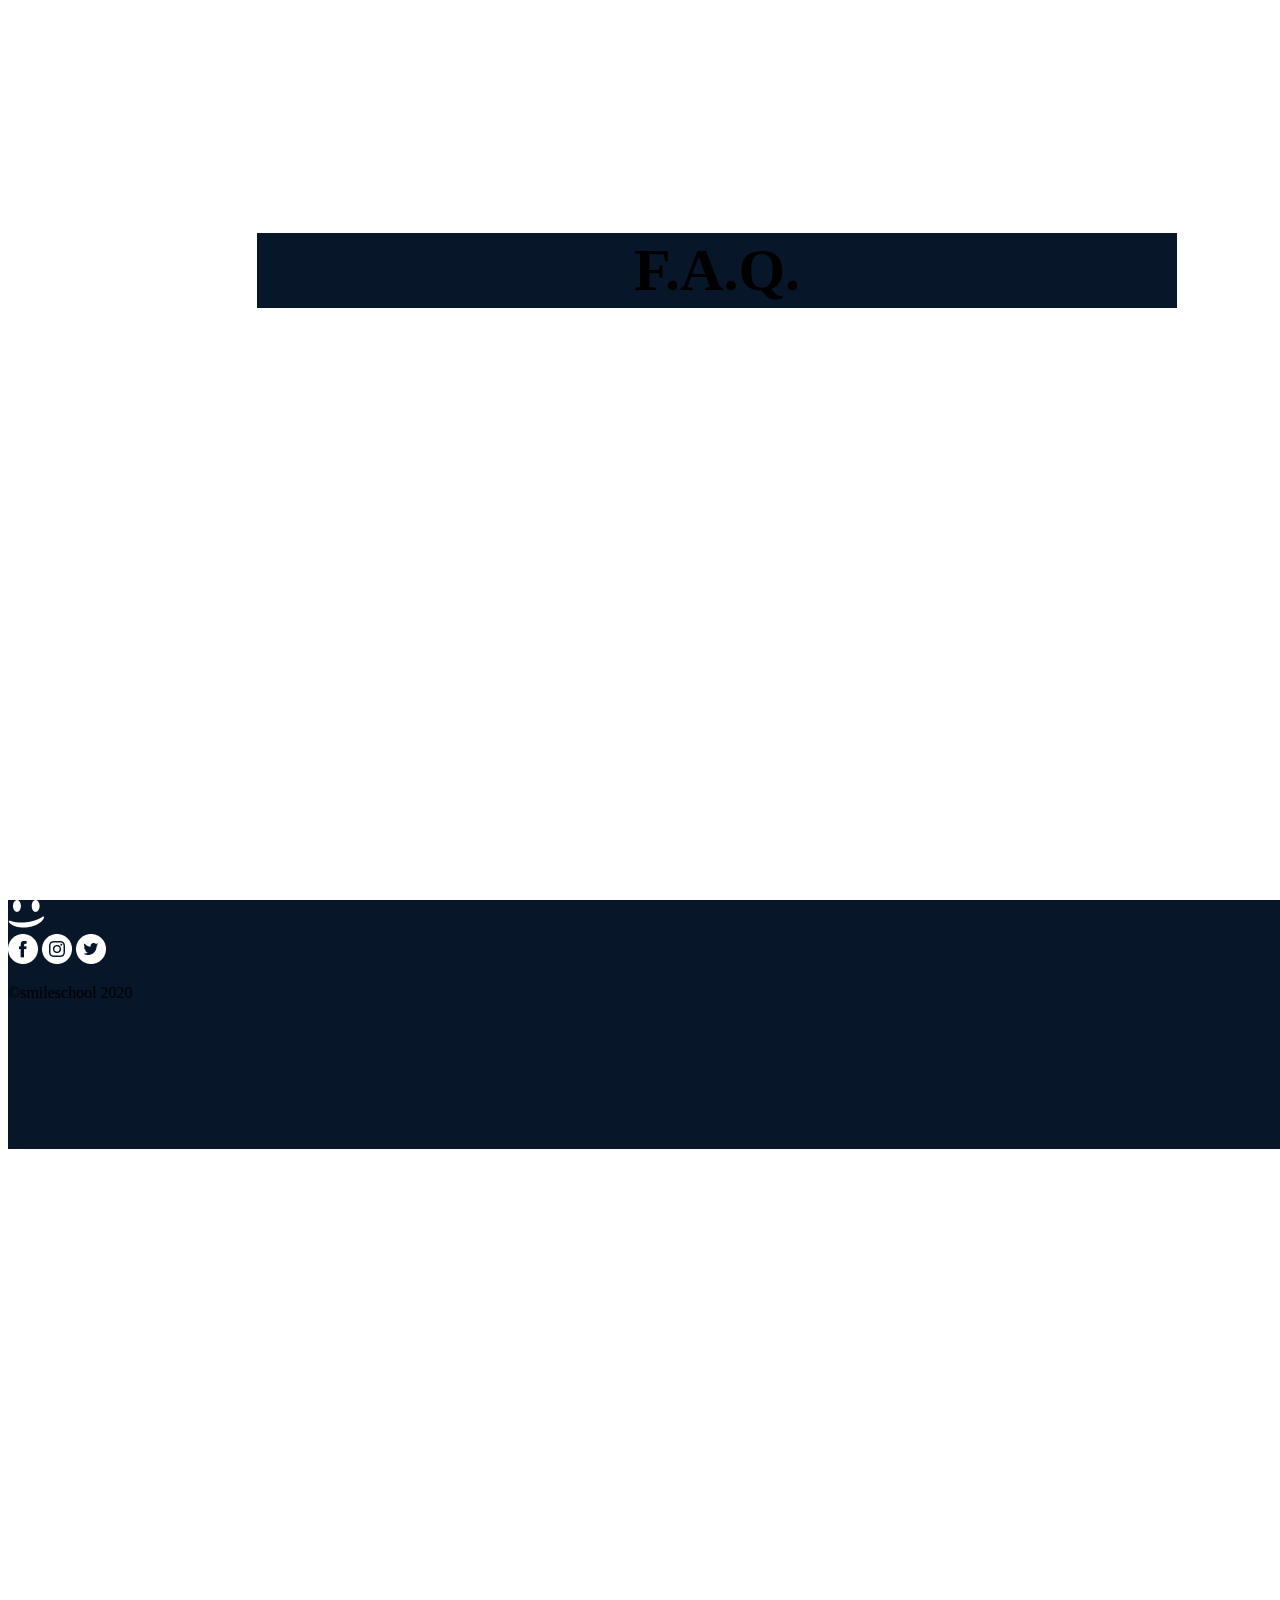
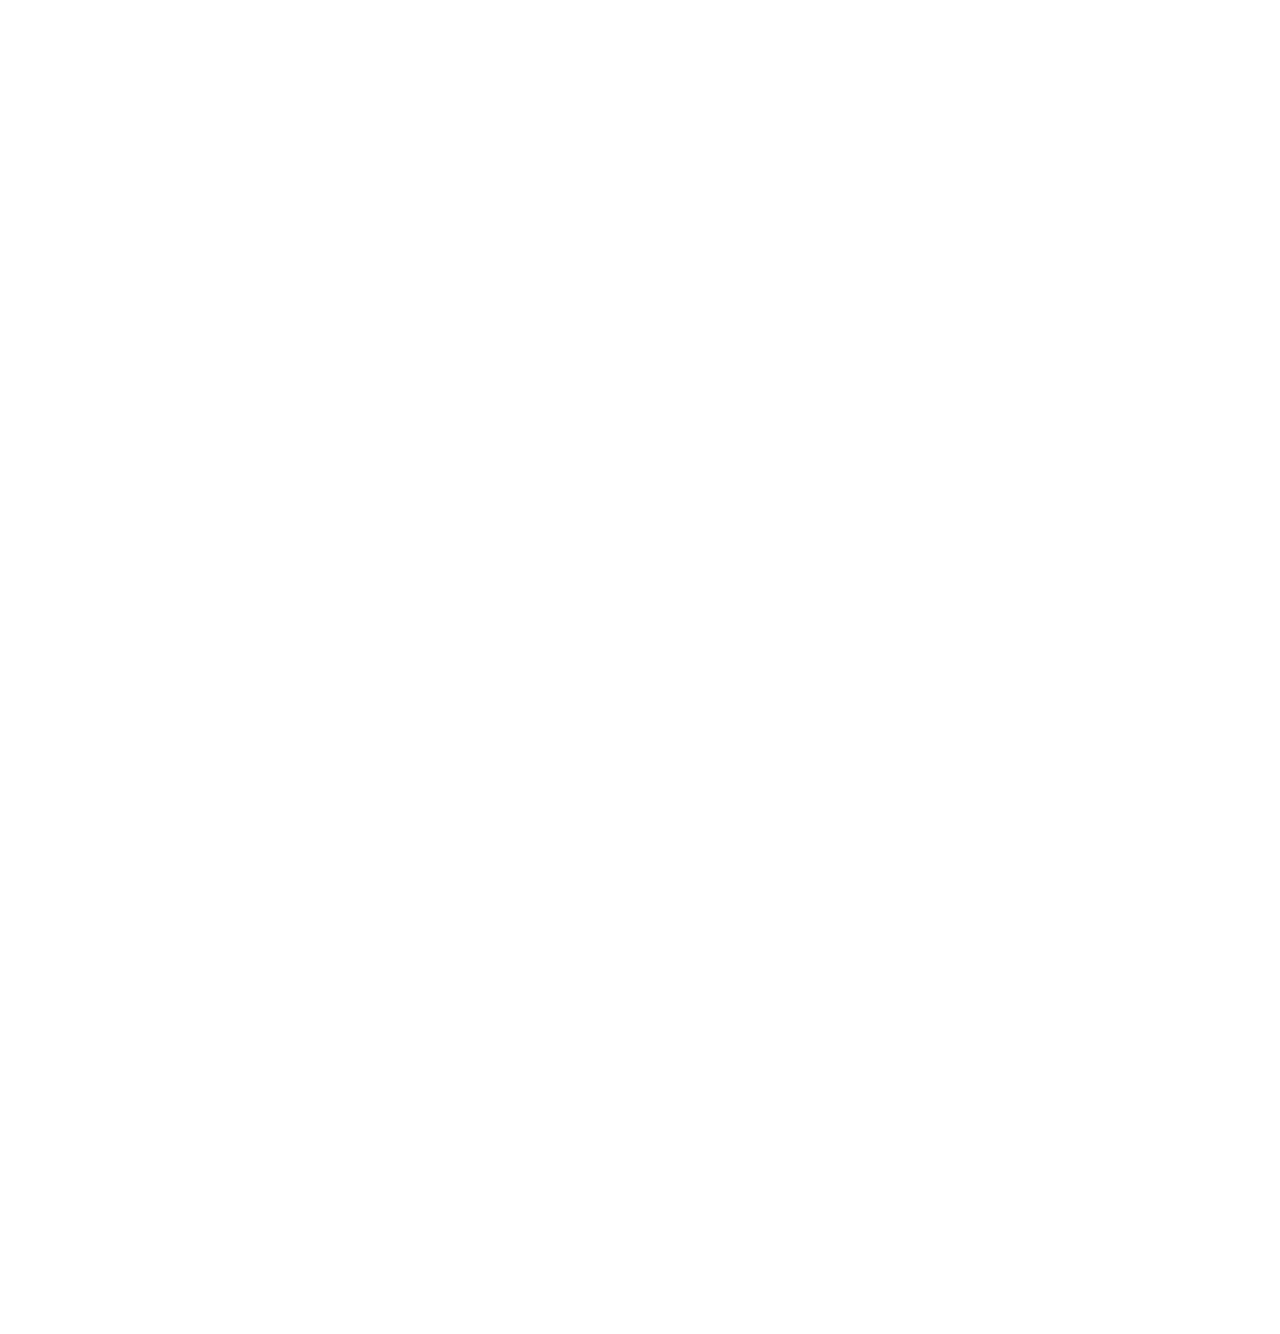
==== commit 06677a0f: "Update index.html" ====
--- a/css_advanced/index.html
+++ b/css_advanced/index.html
@@ -29,21 +29,21 @@
                     <span>LAUGH</span>
                 <button class="register">REGISTER FOR FREE</button>
             </div>
-            <div>
-                <h2><span>Learn</span> from the pros</h2>
-            </div>
             <div class="pros">
-                <div>
+                <h2><span class="secondary-color">Learn</span> from the pros</h2>
+            </div>
+            <div class="pros-block">
+                <div class="pros-card">
                     <img src="images/pro_1.png" alt="Image 1">
                 </div>
-                <div>
+                <div class="pros-card">
                     <img src="images/pro_2.png" alt="Image 2">
                 </div>
-                <div>
+                <div class="pros-card">
                     <img src="images/pro_3.png" alt="Image 3">
 
                 </div>
-                <div>
+                <div class="pros-card">
                     <img src="images/pro_4.png" alt="Image 4">
                 </div>
             </div>
@@ -52,7 +52,8 @@
             <div>
                 <img src="images/avatar.png" alt="Author">
                 <div>
-                    <blockquote>« Those tutorials are concise and go straight to the point. I can’t think of a better place to learn smiling. And it’s so fun!</blockquote>
+                    <blockquote>« Those tutorials are concise and go straight to the point.
+                        I can’t think of a better place to learn smiling. And it’s so fun!</blockquote>
                     <p>Person Name</p>
                     <p>weather presenter</p>
                 </div>
@@ -66,136 +67,148 @@
                     <img src="images/preview (1).png" alt="thumbnail">
                     <a class="play" href="#"><img src="images/play.png" alt=""></a>
                     <h2 class="video-title">Diagonal Smile</h2>
-                    <p>Lorem ipsum dolor, sit amet consectetur adipisicing elit. Et animi illum ipsum ratione magni non dicta. Non explicabo illo animi natus earum, dicta mollitia soluta! Ut cum minus quidem quos.</p>
-                    <div>
-                        <img src="images/avatar (1).png" alt="author">
-                        <h3>Phillip Massey</h3>
-                    </div>
-                    <div>
-                        <div class="rating-stars">
-                            <img src="images/Star_4.png" alt="rating star">
-                            <img src="images/Star_4.png" alt="rating star">
-                            <img src="images/Star_4.png" alt="rating star">
-                            <img src="images/Star_4.png" alt="rating star">
-                            <img src="images/Star_5.png" alt="rating star">
-                        </div>
-
-                    </div>
-                    <p>8 min</p>
-                </div>
-                <div class="tutorials">
+                    <p class="video-description">Lorem ipsum dolor, sit amet consectetur adipisicing elit. Et animi illum ipsum
+                        ratione magni non dicta. Non explicabo illo animi natus earum, dicta mollitia soluta! Ut cum minus quidem quos.</p>
+                    <div class="author">
+                        <img src="images/avatar (1).png" alt="author">
+                        <h3>Phillip Massey</h3>
+                    </div>
+                    <div>
+                        <div class="rating">
+                            <img src="images/Star_4.png" alt="rating star">
+                            <img src="images/Star_4.png" alt="rating star">
+                            <img src="images/Star_4.png" alt="rating star">
+                            <img src="images/Star_4.png" alt="rating star">
+                            <img src="images/Star_5.png" alt="rating star">
+                        </div>
+
+                    </div>
+                    <p class="duration">8 min</p>
+                </div>
+                <div class="video-card">
                     <img src="images/preview (2).png" alt="thumbnail">
                     <a class="play" href="#"><img src="images/play.png" alt=""></a>
-                    <h2>Sad Smile</h2>
-                    <p>Lorem ipsum dolor sit amet consectetur adipisicing elit. Beatae explicabo possimus quisquam ipsa quam unde minima molestias! Nam eum hic laboriosam iure unde quis fugiat exercitationem error deleniti, cum quae.</p>
-                    <div>
-                        <img src="images/avatar (1).png" alt="author">
-                        <h3>Phillip Massey</h3>
-                    </div>
-                    <div>
-                        <div class="rating-stars">
-                            <img src="images/Star_4.png" alt="rating star">
-                            <img src="images/Star_4.png" alt="rating star">
-                            <img src="images/Star_4.png" alt="rating star">
-                            <img src="images/Star_4.png" alt="rating star">
-                            <img src="images/Star_5.png" alt="rating star">
-                        </div>
-
-                    </div>
-                    <p>8 min</p>
-                </div>
-                <div class="tutorials">
+                    <h2 class="video-title">Sad Smile</h2>
+                    <p class="video-description">Lorem ipsum dolor sit amet consectetur adipisicing elit. Beatae explicabo possimus
+                        quisquam ipsa quam unde minima molestias! Nam eum hic laboriosam iure unde quis fugiat exercitationem error deleniti, cum quae.</p>
+                    <div class="author">
+                        <img src="images/avatar (1).png" alt="author">
+                        <h3>Phillip Massey</h3>
+                    </div>
+                    <div>
+                        <div class="rating">
+                            <img src="images/Star_4.png" alt="rating star">
+                            <img src="images/Star_4.png" alt="rating star">
+                            <img src="images/Star_4.png" alt="rating star">
+                            <img src="images/Star_4.png" alt="rating star">
+                            <img src="images/Star_5.png" alt="rating star">
+                        </div>
+
+                    </div>
+                    <p class="duration">8 min</p>
+                </div>
+                <div class="video-card">
                     <img src="images/preview (3).png" alt="thumbnail">
                     <a class="play" href="#"><img src="images/play.png" alt=""></a>
-                    <h2>Natural Smile</h2>
-                    <p>Lorem ipsum, dolor sit amet consectetur adipisicing elit. Quibusdam, debitis, eveniet perspiciatis illum tempora sequi eaque distinctio alias, illo harum placeat porro necessitatibus officia fugit nostrum odio? Similique, minima quaerat!</p>
-                    <div>
-                        <img src="images/avatar (1).png" alt="author">
-                        <h3>Phillip Massey</h3>
-                    </div>
-                    <div>
-                        <div class="rating-stars">
-                            <img src="images/Star_4.png" alt="rating star">
-                            <img src="images/Star_4.png" alt="rating star">
-                            <img src="images/Star_4.png" alt="rating star">
-                            <img src="images/Star_4.png" alt="rating star">
-                            <img src="images/Star_5.png" alt="rating star">
-                        </div>
-
-                    </div>
-                    <p>8 min</p>
-                </div>
-                <div class="tutorials">
+                    <h2 class="video-title">Natural Smile</h2>
+                    <p class="video-description">Lorem ipsum, dolor sit amet consectetur adipisicing elit. Quibusdam, debitis, eveniet perspiciatis 
+                        illum tempora sequi eaque distinctio alias, illo harum placeat porro necessitatibus officia fugit nostrum odio? Similique, minima quaerat!</p>
+                    <div class="author">
+                        <img src="images/avatar (1).png" alt="author">
+                        <h3>Phillip Massey</h3>
+                    </div>
+                    <div>
+                        <div class="rating">
+                            <img src="images/Star_4.png" alt="rating star">
+                            <img src="images/Star_4.png" alt="rating star">
+                            <img src="images/Star_4.png" alt="rating star">
+                            <img src="images/Star_4.png" alt="rating star">
+                            <img src="images/Star_5.png" alt="rating star">
+                        </div>
+
+                    </div>
+                    <p class="duration">8 min</p>
+                </div>
+                <div class="video-card">
                     <img src="images/preview (4).png" alt="thumbnail">
                     <a class="play" href="#"><img src="images/play.png" alt=""></a>
-                    <h2>Happy Smile</h2>
-                    <p>Lorem ipsum dolor sit amet consectetur adipisicing elit. Excepturi nostrum illo inventore, cumque dignissimos sed, dolorum fugiat quo fuga tempore consequuntur consectetur quas sapiente! Repellendus placeat unde pariatur! Quae, incidunt.</p>
-                    <div>
-                        <img src="images/avatar (1).png" alt="author">
-                        <h3>Phillip Massey</h3>
-                    </div>
-                    <div>
-                        <div class="rating-stars">
-                            <img src="images/Star_4.png" alt="rating star">
-                            <img src="images/Star_4.png" alt="rating star">
-                            <img src="images/Star_4.png" alt="rating star">
-                            <img src="images/Star_4.png" alt="rating star">
-                            <img src="images/Star_5.png" alt="rating star">
-                        </div>
-
-                    </div>
-                    <p>8 min</p>
+                    <h2 class="video-title">Happy Smile</h2>
+                    <p class="video-description">Lorem ipsum dolor sit amet consectetur adipisicing elit. Excepturi nostrum illo inventore, 
+                        cumque dignissimos sed, dolorum fugiat quo fuga tempore consequuntur consectetur quas sapiente! Repellendus placeat unde pariatur! Quae, incidunt.</p>
+                    <div class="author">
+                        <img src="images/avatar (1).png" alt="author">
+                        <h3>Phillip Massey</h3>
+                    </div>
+                    <div>
+                        <div class="rating">
+                            <img src="images/Star_4.png" alt="rating star">
+                            <img src="images/Star_4.png" alt="rating star">
+                            <img src="images/Star_4.png" alt="rating star">
+                            <img src="images/Star_4.png" alt="rating star">
+                            <img src="images/Star_5.png" alt="rating star">
+                        </div>
+
+                    </div>
+                    <p class="duration">8 min</p>
                 </div>                                
             </div>
         </section>
 
         <section id="membership">
-            <h1>Free Membership</h1>
-            <div>
-                <div>
-                    <img src="images/smile.png" alt="member">
-                    <h2>Lorem ipsum</h2>
-                    <p>Lorem ipsum dolor sit amet consectetur adipisicing elit. Labore est vero libero repudiandae quaerat autem quasi hic exercitationem dignissimos enim, repellendus incidunt natus molestias. Enim atque vero ut consequatur animi?</p>
-                </div>
-                <div>
-                    <img src="images/smile.png" alt="member">
-                    <h2>Lorem ipsum</h2>
-                    <p>Lorem ipsum dolor sit amet consectetur adipisicing elit. Labore est vero libero repudiandae quaerat autem quasi hic exercitationem dignissimos enim, repellendus incidunt natus molestias. Enim atque vero ut consequatur animi?</p>
-                </div>
-                <div>
-                    <img src="images/smile.png" alt="member">
-                    <h2>Lorem ipsum</h2>
-                    <p>Lorem ipsum dolor sit amet consectetur adipisicing elit. Labore est vero libero repudiandae quaerat autem quasi hic exercitationem dignissimos enim, repellendus incidunt natus molestias. Enim atque vero ut consequatur animi?</p>
-                </div>
-                <div>
-                    <img src="images/smile.png" alt="member">
-                    <h2>Lorem ipsum</h2>
-                    <p>Lorem ipsum dolor sit amet consectetur adipisicing elit. Labore est vero libero repudiandae quaerat autem quasi hic exercitationem dignissimos enim, repellendus incidunt natus molestias. Enim atque vero ut consequatur animi?</p>
-                </div>
-            </div>
-            <button>REGISTER FOR FREE</button>
+            <h1><span class="secondary-color">Free</span> Membership</h1>
+            <div class="memberships">
+                <div class="membership-card">
+                    <img src="images/smile.png" alt="member">
+                    <h2>Lorem ipsum</h2>
+                    <p>Lorem ipsum dolor sit amet consectetur adipisicing elit. Labore est vero libero repudiandae quaerat autem quasi hic exercitationem 
+                        dignissimos enim, repellendus incidunt natus molestias. Enim atque vero ut consequatur animi?</p>
+                </div>
+                <div class="membership-card">
+                    <img src="images/smile.png" alt="member">
+                    <h2>Lorem ipsum</h2>
+                    <p>Lorem ipsum dolor sit amet consectetur adipisicing elit. Labore est vero libero repudiandae quaerat autem quasi hic exercitationem 
+                        dignissimos enim, repellendus incidunt natus molestias. Enim atque vero ut consequatur animi?</p>
+                </div>
+                <div class="membership-card">
+                    <img src="images/smile.png" alt="member">
+                    <h2>Lorem ipsum</h2>
+                    <p>Lorem ipsum dolor sit amet consectetur adipisicing elit. Labore est vero libero repudiandae quaerat autem quasi hic exercitationem
+                        dignissimos enim, repellendus incidunt natus molestias. Enim atque vero ut consequatur animi?</p>
+                </div>
+                <div class="membership-card">
+                    <img src="images/smile.png" alt="member">
+                    <h2>Lorem ipsum</h2>
+                    <p>Lorem ipsum dolor sit amet consectetur adipisicing elit. Labore est vero libero repudiandae quaerat autem quasi hic exercitationem 
+                        dignissimos enim, repellendus incidunt natus molestias. Enim atque vero ut consequatur animi?</p>
+                </div>
+            </div>
+            <button class="register-btn">REGISTER FOR FREE</button>
         </section>
 
         <section id="FAQ">
             <h1>F.A.Q.</h1>
-            <div>
-                <div>
-                    <h2>How does this work?</h2>
-                    <p>Lorem ipsum dolor sit, amet consectetur adipisicing elit. Omnis molestias, dolorum iste sit qui ut sed assumenda quaerat accusamus laborum asperiores provident earum, non consequuntur unde rerum voluptates dolorem quisquam.</p>
-                </div>
-                <div>
-                    <h2>How does this work?</h2>
-                    <p>Lorem, ipsum dolor sit amet consectetur adipisicing elit. Corporis, distinctio nam aperiam maiores quia reprehenderit ut ad quaerat a adipisci consequatur sint maxime rerum eum expedita tempora nesciunt vero earum.</p>
-                </div>
-            </div>
-            <div>
-                <div>
-                    <h2>How does this work?</h2>
-                    <p>Lorem ipsum dolor sit amet consectetur adipisicing elit. Eveniet explicabo fugiat doloremque qui facere quos alias tenetur dolorum deserunt deleniti. Sapiente, hic cum cumque explicabo architecto pariatur. Cum, molestiae cupiditate.</p>
-                </div>
-                <div>
-                    <h2>How does this work?</h2>
-                    <p>Lorem ipsum dolor sit amet consectetur adipisicing elit. Est impedit commodi accusamus? Aliquam animi neque commodi esse, voluptatum fugiat est beatae, totam eius veritatis reiciendis quod quo dolor perspiciatis saepe.</p>
+            <div class="faq-list">
+                <div class="faq-item">
+                    <h2>How does this work?</h2>
+                    <p>Lorem ipsum dolor sit, amet consectetur adipisicing elit. Omnis molestias, dolorum iste sit qui ut sed assumenda quaerat
+                        accusamus laborum asperiores provident earum, non consequuntur unde rerum voluptates dolorem quisquam.</p>
+                </div>
+                <div class="faq-item">
+                    <h2>How does this work?</h2>
+                    <p>Lorem, ipsum dolor sit amet consectetur adipisicing elit. Corporis, distinctio nam aperiam maiores quia reprehenderit ut ad quaerat
+                        a adipisci consequatur sint maxime rerum eum expedita tempora nesciunt vero earum.</p>
+                </div>
+            </div>
+            <div class="faq-list">
+                <div class="faq-item">
+                    <h2>How does this work?</h2>
+                    <p>Lorem ipsum dolor sit amet consectetur adipisicing elit. Eveniet explicabo fugiat doloremque qui facere quos alias tenetur dolorum
+                        deserunt deleniti. Sapiente, hic cum cumque explicabo architecto pariatur. Cum, molestiae cupiditate.</p>
+                </div>
+                <div class="faq-item">
+                    <h2>How does this work?</h2>
+                    <p>Lorem ipsum dolor sit amet consectetur adipisicing elit. Est impedit commodi accusamus? Aliquam animi neque commodi esse, voluptatum
+                        fugiat est beatae, totam eius veritatis reiciendis quod quo dolor perspiciatis saepe.</p>
                 </div>
             </div>
 
@@ -203,8 +216,8 @@
     </main>
 
     <footer>
-        <div>
-           <div>
+        <div class="footer-container">
+           <div class="nav-footer">
             <img src="images/smile (1).png" >
             <div>
                 <a href="www.facebook.com"><img src="images/Facebook.png" alt=""></a>
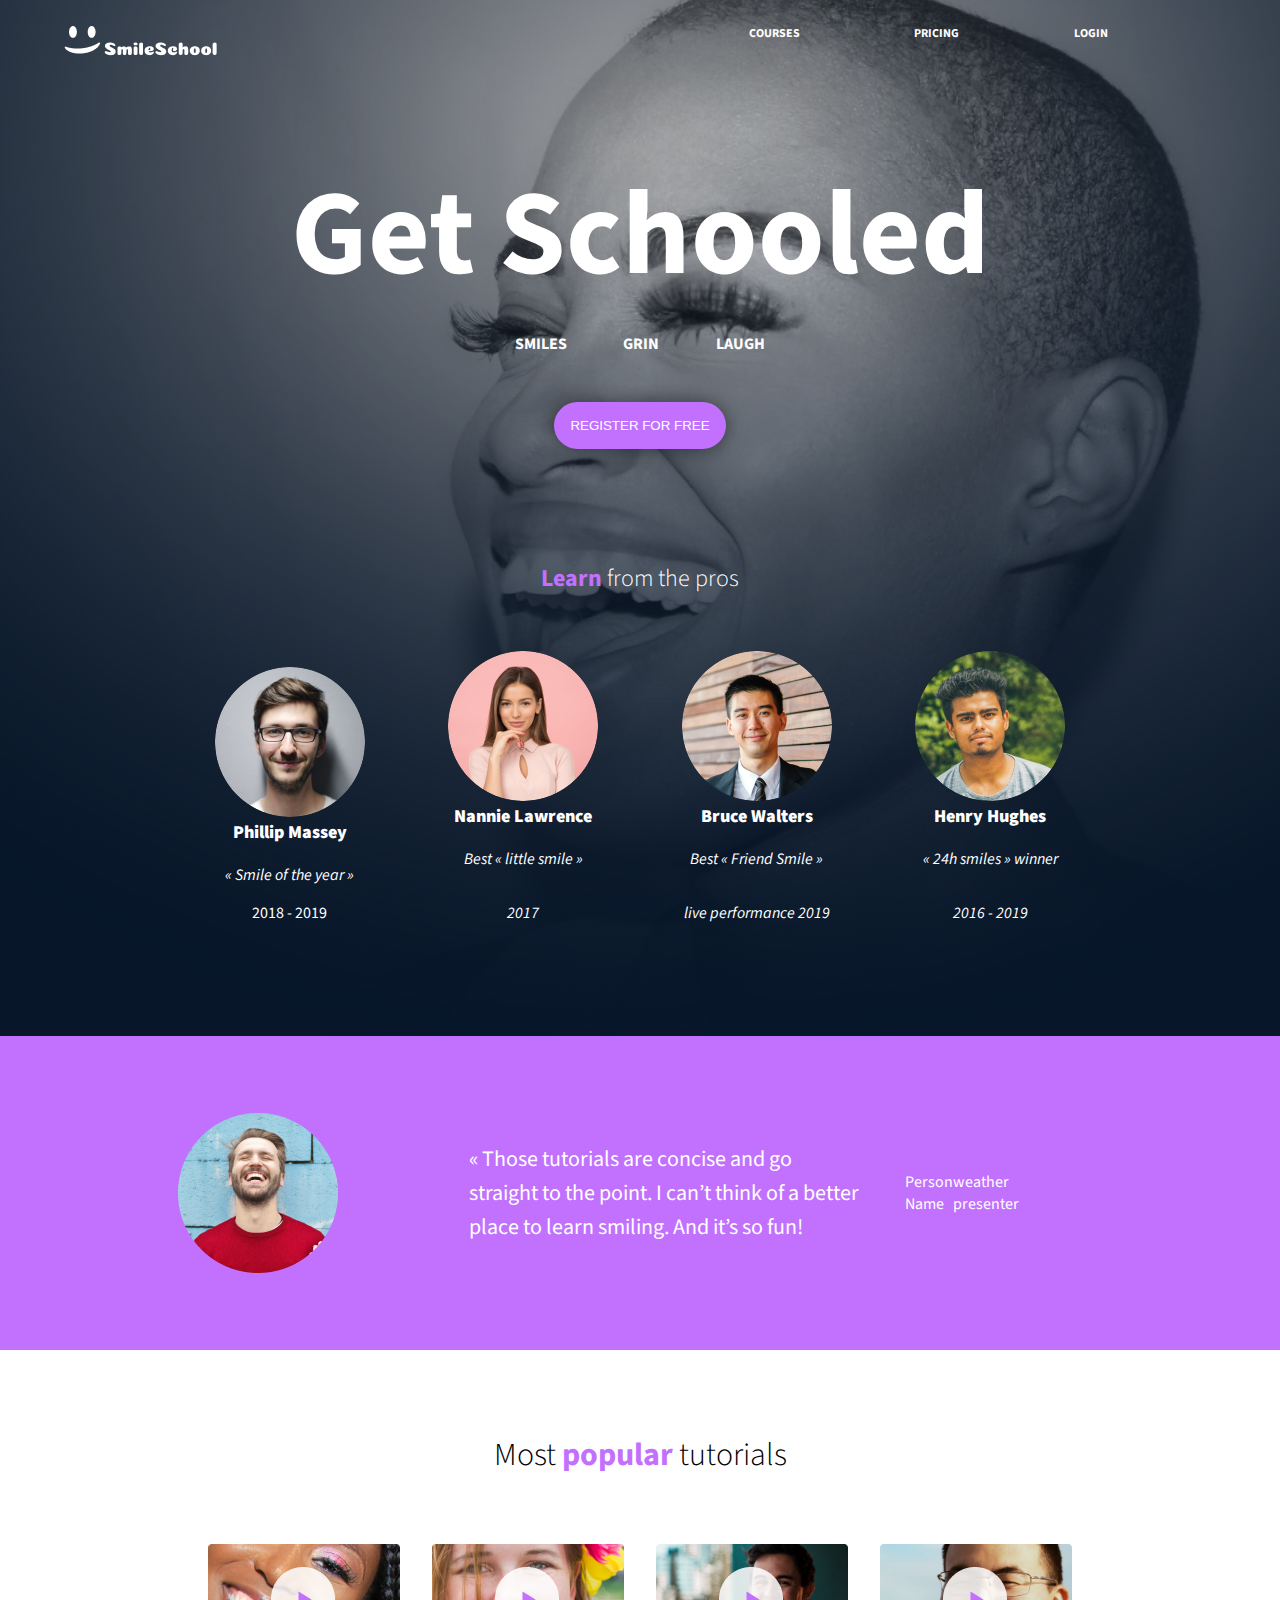
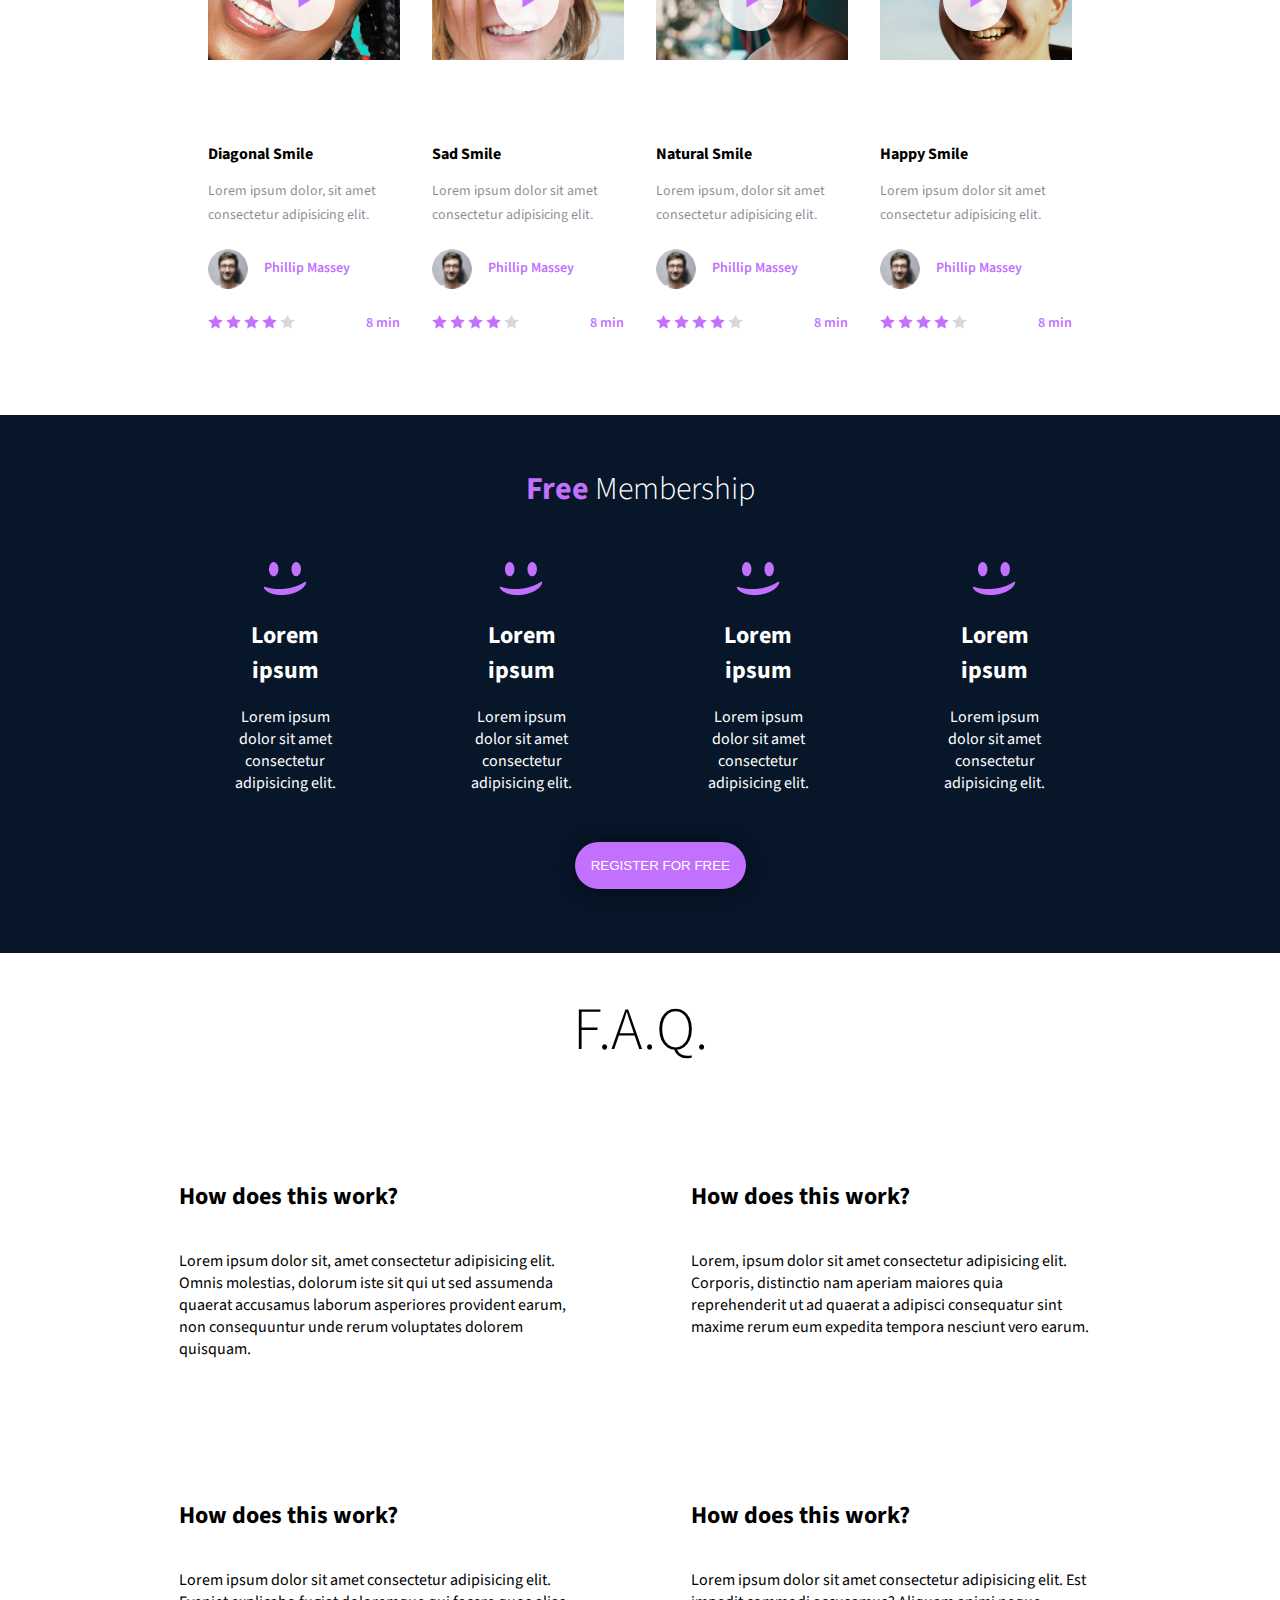
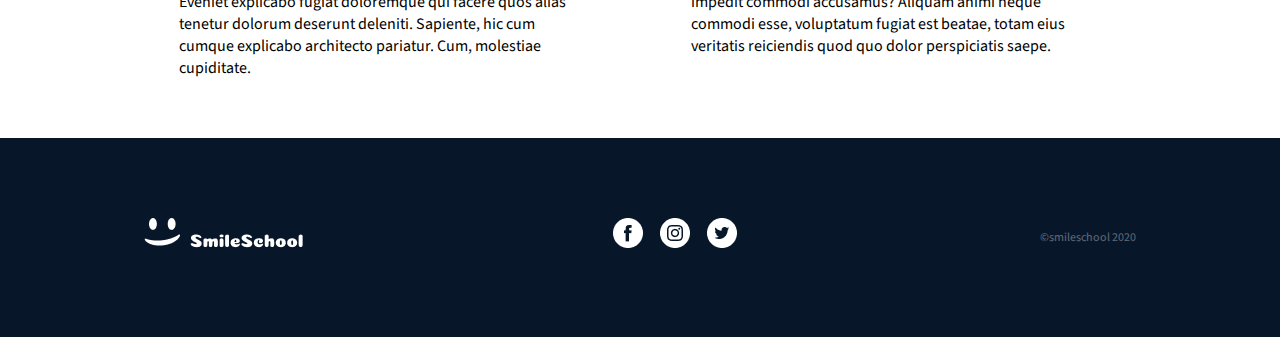
==== commit 0d243b39: "update style.css" ====
--- a/css_advanced/index.html
+++ b/css_advanced/index.html
@@ -8,44 +8,53 @@
     <link href='https://fonts.googleapis.com/css?family=Source+Sans+Pro' rel='stylesheet' type='text/css'>
 </head>
 <body>
-    <header class="background">
-        <div class="menu">
+    <header>
             <div class="logo">
                 <img src="images/smile (1).png" alt="logo">
                 <a href="index.html"><img src="images/SmileSchool.png" alt="logo"></a>
             </div>
             <div class="nav">
-                <a href="#" class="courses">COURSES</a><a href="#" class="pricing">PRICING</a><a href="#" class="login">LOGIN</a>
-            </div>
-        </div>
+                <a href="#">courses</a><a href="#">pricing</a><a href="#">login</a>
+            </div>
     </header>
     <main>
-        <section id="banner" class="background">
-            <div>
-                <h1>Get Schooled</h1>
-                <p class="text">
+        <section id="banner">
+            <div class="schooled">
+                <h1 class="schooled-title">Get Schooled</h1>
+                <p class="schooled-text">
                     <span>SMILES</span>
                     <span>GRIN</span>
                     <span>LAUGH</span>
-                <button class="register">REGISTER FOR FREE</button>
+                <div></div><button class="register">REGISTER FOR FREE</button></div>
             </div>
             <div class="pros">
-                <h2><span class="secondary-color">Learn</span> from the pros</h2>
-            </div>
-            <div class="pros-block">
-                <div class="pros-card">
-                    <img src="images/pro_1.png" alt="Image 1">
-                </div>
-                <div class="pros-card">
-                    <img src="images/pro_2.png" alt="Image 2">
-                </div>
-                <div class="pros-card">
-                    <img src="images/pro_3.png" alt="Image 3">
-
-                </div>
-                <div class="pros-card">
-                    <img src="images/pro_4.png" alt="Image 4">
-                </div>
+                <h2 class="pros-title"><span class="secondary-color">Learn</span> from the pros</h2>
+                <div class="pros-block">
+                    <div class="pros-card">
+                        <img src="images/philip.png" alt="Image 1">
+                        <h3>Phillip Massey</h3>
+                        <p>« Smile of the year » </p>
+                        <span>2018 - 2019</span>
+                    </div>
+                    <div class="pros-card">
+                        <img src="images/Nannie.png" alt="Image 2">
+                        <h3>Nannie Lawrence</h3>
+                        <p>Best « little smile » </p>
+                        <p>2017</p>
+                    </div>
+                    <div class="pros-card">
+                        <img src="images/Bruce.png" alt="Image 3">
+                        <h3>Bruce Walters</h3>
+                        <p>Best « Friend Smile » </p>
+                        <p>live performance 2019</p>
+
+                    </div>
+                    <div class="pros-card">
+                        <img src="images/henry.png" alt="Image 4">
+                        <h3>Henry Hughes</h3>
+                        <p>« 24h smiles » winner</p>
+                        <p>2016 - 2019</p>
+                    </div>
             </div>
         </section>
         <section id="quote">
@@ -61,95 +70,92 @@
         </section>
 
         <section id="video">
-            <h1>Most <span>popular</span> tutorials</h1>
+            <h1>Most <span class="secondary-color">popular</span> tutorials</h1>
             <div class="videos-list">
                 <div class="video-card">
                     <img src="images/preview (1).png" alt="thumbnail">
                     <a class="play" href="#"><img src="images/play.png" alt=""></a>
                     <h2 class="video-title">Diagonal Smile</h2>
-                    <p class="video-description">Lorem ipsum dolor, sit amet consectetur adipisicing elit. Et animi illum ipsum
-                        ratione magni non dicta. Non explicabo illo animi natus earum, dicta mollitia soluta! Ut cum minus quidem quos.</p>
-                    <div class="author">
-                        <img src="images/avatar (1).png" alt="author">
-                        <h3>Phillip Massey</h3>
-                    </div>
-                    <div>
-                        <div class="rating">
-                            <img src="images/Star_4.png" alt="rating star">
-                            <img src="images/Star_4.png" alt="rating star">
-                            <img src="images/Star_4.png" alt="rating star">
-                            <img src="images/Star_4.png" alt="rating star">
-                            <img src="images/Star_5.png" alt="rating star">
-                        </div>
-
-                    </div>
-                    <p class="duration">8 min</p>
+                    <p class="video-description">Lorem ipsum dolor, sit amet consectetur adipisicing elit. </p>
+                    <div class="author">
+                        <img src="images/avatar (1).png" alt="author">
+                        <h3>Phillip Massey</h3>
+                    </div>
+                    <div class="rating-duration">
+                        <div class="rating">
+                            <img src="images/Star_4.png" alt="rating star">
+                            <img src="images/Star_4.png" alt="rating star">
+                            <img src="images/Star_4.png" alt="rating star">
+                            <img src="images/Star_4.png" alt="rating star">
+                            <img src="images/Star_5.png" alt="rating star">
+                        </div>
+                        <p class="duration">8 min</p>
+                    </div>
                 </div>
                 <div class="video-card">
                     <img src="images/preview (2).png" alt="thumbnail">
                     <a class="play" href="#"><img src="images/play.png" alt=""></a>
                     <h2 class="video-title">Sad Smile</h2>
-                    <p class="video-description">Lorem ipsum dolor sit amet consectetur adipisicing elit. Beatae explicabo possimus
-                        quisquam ipsa quam unde minima molestias! Nam eum hic laboriosam iure unde quis fugiat exercitationem error deleniti, cum quae.</p>
-                    <div class="author">
-                        <img src="images/avatar (1).png" alt="author">
-                        <h3>Phillip Massey</h3>
-                    </div>
-                    <div>
-                        <div class="rating">
-                            <img src="images/Star_4.png" alt="rating star">
-                            <img src="images/Star_4.png" alt="rating star">
-                            <img src="images/Star_4.png" alt="rating star">
-                            <img src="images/Star_4.png" alt="rating star">
-                            <img src="images/Star_5.png" alt="rating star">
-                        </div>
-
-                    </div>
-                    <p class="duration">8 min</p>
+                    <p class="video-description">Lorem ipsum dolor sit amet consectetur adipisicing elit.</p>
+                    <div class="author">
+                        <img src="images/avatar (1).png" alt="author">
+                        <h3>Phillip Massey</h3>
+                    </div>
+                    <div class="rating-duration">
+                        <div class="rating">
+                            <img src="images/Star_4.png" alt="rating star">
+                            <img src="images/Star_4.png" alt="rating star">
+                            <img src="images/Star_4.png" alt="rating star">
+                            <img src="images/Star_4.png" alt="rating star">
+                            <img src="images/Star_5.png" alt="rating star">
+                        </div>
+                        <p class="duration">8 min</p>
+                    </div>
+                    
                 </div>
                 <div class="video-card">
                     <img src="images/preview (3).png" alt="thumbnail">
                     <a class="play" href="#"><img src="images/play.png" alt=""></a>
                     <h2 class="video-title">Natural Smile</h2>
-                    <p class="video-description">Lorem ipsum, dolor sit amet consectetur adipisicing elit. Quibusdam, debitis, eveniet perspiciatis 
-                        illum tempora sequi eaque distinctio alias, illo harum placeat porro necessitatibus officia fugit nostrum odio? Similique, minima quaerat!</p>
-                    <div class="author">
-                        <img src="images/avatar (1).png" alt="author">
-                        <h3>Phillip Massey</h3>
-                    </div>
-                    <div>
-                        <div class="rating">
-                            <img src="images/Star_4.png" alt="rating star">
-                            <img src="images/Star_4.png" alt="rating star">
-                            <img src="images/Star_4.png" alt="rating star">
-                            <img src="images/Star_4.png" alt="rating star">
-                            <img src="images/Star_5.png" alt="rating star">
-                        </div>
-
-                    </div>
-                    <p class="duration">8 min</p>
+                    <p class="video-description">Lorem ipsum, dolor sit amet consectetur adipisicing elit.</p>
+                    <div class="author">
+                        <img src="images/avatar (1).png" alt="author">
+                        <h3>Phillip Massey</h3>
+                    </div>
+                    <div class="rating-duration">
+                        <div class="rating">
+                            <img src="images/Star_4.png" alt="rating star">
+                            <img src="images/Star_4.png" alt="rating star">
+                            <img src="images/Star_4.png" alt="rating star">
+                            <img src="images/Star_4.png" alt="rating star">
+                            <img src="images/Star_5.png" alt="rating star">
+
+                        </div>
+                        <p class="duration">8 min</p>
+
+                    </div>
+                    
                 </div>
                 <div class="video-card">
                     <img src="images/preview (4).png" alt="thumbnail">
                     <a class="play" href="#"><img src="images/play.png" alt=""></a>
                     <h2 class="video-title">Happy Smile</h2>
-                    <p class="video-description">Lorem ipsum dolor sit amet consectetur adipisicing elit. Excepturi nostrum illo inventore, 
-                        cumque dignissimos sed, dolorum fugiat quo fuga tempore consequuntur consectetur quas sapiente! Repellendus placeat unde pariatur! Quae, incidunt.</p>
-                    <div class="author">
-                        <img src="images/avatar (1).png" alt="author">
-                        <h3>Phillip Massey</h3>
-                    </div>
-                    <div>
-                        <div class="rating">
-                            <img src="images/Star_4.png" alt="rating star">
-                            <img src="images/Star_4.png" alt="rating star">
-                            <img src="images/Star_4.png" alt="rating star">
-                            <img src="images/Star_4.png" alt="rating star">
-                            <img src="images/Star_5.png" alt="rating star">
-                        </div>
-
-                    </div>
-                    <p class="duration">8 min</p>
+                    <p class="video-description">Lorem ipsum dolor sit amet consectetur adipisicing elit. </p>
+                    <div class="author">
+                        <img src="images/avatar (1).png" alt="author">
+                        <h3>Phillip Massey</h3>
+                    </div>
+                    <div class="rating-duration">
+                        <div class="rating">
+                            <img src="images/Star_4.png" alt="rating star">
+                            <img src="images/Star_4.png" alt="rating star">
+                            <img src="images/Star_4.png" alt="rating star">
+                            <img src="images/Star_4.png" alt="rating star">
+                            <img src="images/Star_5.png" alt="rating star">
+                        </div>
+                        <p class="duration">8 min</p>
+                    </div>
+                    
                 </div>                                
             </div>
         </section>
@@ -160,29 +166,25 @@
                 <div class="membership-card">
                     <img src="images/smile.png" alt="member">
                     <h2>Lorem ipsum</h2>
-                    <p>Lorem ipsum dolor sit amet consectetur adipisicing elit. Labore est vero libero repudiandae quaerat autem quasi hic exercitationem 
-                        dignissimos enim, repellendus incidunt natus molestias. Enim atque vero ut consequatur animi?</p>
-                </div>
-                <div class="membership-card">
-                    <img src="images/smile.png" alt="member">
-                    <h2>Lorem ipsum</h2>
-                    <p>Lorem ipsum dolor sit amet consectetur adipisicing elit. Labore est vero libero repudiandae quaerat autem quasi hic exercitationem 
-                        dignissimos enim, repellendus incidunt natus molestias. Enim atque vero ut consequatur animi?</p>
-                </div>
-                <div class="membership-card">
-                    <img src="images/smile.png" alt="member">
-                    <h2>Lorem ipsum</h2>
-                    <p>Lorem ipsum dolor sit amet consectetur adipisicing elit. Labore est vero libero repudiandae quaerat autem quasi hic exercitationem
-                        dignissimos enim, repellendus incidunt natus molestias. Enim atque vero ut consequatur animi?</p>
-                </div>
-                <div class="membership-card">
-                    <img src="images/smile.png" alt="member">
-                    <h2>Lorem ipsum</h2>
-                    <p>Lorem ipsum dolor sit amet consectetur adipisicing elit. Labore est vero libero repudiandae quaerat autem quasi hic exercitationem 
-                        dignissimos enim, repellendus incidunt natus molestias. Enim atque vero ut consequatur animi?</p>
-                </div>
-            </div>
-            <button class="register-btn">REGISTER FOR FREE</button>
+                    <p>Lorem ipsum dolor sit amet consectetur adipisicing elit. </p>
+                </div>
+                <div class="membership-card">
+                    <img src="images/smile.png" alt="member">
+                    <h2>Lorem ipsum</h2>
+                    <p>Lorem ipsum dolor sit amet consectetur adipisicing elit. </p>
+                </div>
+                <div class="membership-card">
+                    <img src="images/smile.png" alt="member">
+                    <h2>Lorem ipsum</h2>
+                    <p>Lorem ipsum dolor sit amet consectetur adipisicing elit. </p>
+                </div>
+                <div class="membership-card">
+                    <img src="images/smile.png" alt="member">
+                    <h2>Lorem ipsum</h2>
+                    <p>Lorem ipsum dolor sit amet consectetur adipisicing elit. </p>
+                </div>
+            </div>
+            <button class="register">REGISTER FOR FREE</button>
         </section>
 
         <section id="FAQ">
@@ -218,7 +220,10 @@
     <footer>
         <div class="footer-container">
            <div class="nav-footer">
-            <img src="images/smile (1).png" >
+            <div class="logo">
+                <img src="images/smile (1).png" >
+                <a href="index.html"><img src="images/SmileSchool.png" alt="logo"></a>
+            </div>
             <div>
                 <a href="www.facebook.com"><img src="images/Facebook.png" alt=""></a>
                 <a href="www.instagram.com"><img src="images/Instagram.png" alt=""></a>
--- a/css_advanced/style.css
+++ b/css_advanced/style.css
@@ -1,189 +1,402 @@
-body{
-    background-image: url(images/Object.png);
-    background-repeat: no-repeat;
-    background-size: contain;
-}
-
-header{
-    width: 1104px;
-    height: 30px;
-    top: 36px;
-    left: 171px;
-    background: fixed;
-    padding: 0px;
-}
-
-.menu{
-    width: 234px;
-    height: 15px;
-    top: 37px;
-    left: 1041px;
-
-}
-
-.logo{
-    width: 111.83px;
-    height: 12.58px;
-    top: 41.54px;
-    left: 226.77px;
-    display: flex;
-    gap: 10px;
-}
-
-
-
-.nav a{
-    position: absolute;
-    width: 234px;
-    height: 15px;
-    top: 37px;
-    left: 1041px;
+body {
+  font-family: "Source Sans Pro";
+}
+
+/*header section */
+
+header {
+  display: flex;
+  flex-direction: row;
+  flex: auto;
+  background-image: url("./images/Object.png");
+  background-repeat: no-repeat;
+  background-size: cover;
+  padding: 2% 5% 2% 5%;  
+  position: absolute;
+  left: -0.025%;
+  right: -0.025%;
+  top: 0%;
+  bottom: -26.48%;
+}
+
+header .nav{
+  flex: 2;
+  font-weight: 700;
+  font-size: 12px;
+  line-height: 15px;
+  text-transform: uppercase;
+  z-index: 1;
+  display: flex;
+  justify-content: space-evenly;
+
+}
+
+header .logo{
+  flex: 2;
+  z-index: 1;
+}
+
+
+
+header .nav a{
+  margin-left: 1%;
+  margin-right: 1%;
+  text-decoration: none;
+  color: #FFFFFF;
+}
+
+/*BANNER SECTION*/
+main {
+  position: relative;
+  display: flex;
+  flex-direction: column;
+  margin: -8px;
+}
+#banner{
+  left: 20%;
+  right: 20%;
+  display: flex;
+  flex-direction: column;
+  margin-bottom: -2.6rem;
+  background-blend-mode: color;
+  background: radial-gradient(
+    85.9% 85.9% at 50% 14.1%,
+    rgba(41, 48, 61, 0.0001) 0%,
+    #071629 100%
+  );
+  color: white;
+
+}
+
+.schooled {
+  display: flex;
+  flex-direction: column;
+  padding-top: 5rem;
+}
+.schooled-title {
+  height: 151px;
+  font-weight: 700;
+  font-size: 120px;
+  line-height: 151px;
+  text-align: center;
+  color: #ffffff;
+}
+
+
+.register{
+  background: #c271ff;
+  border-radius: 25px;
+  border: none;
+  padding: 5rem;
+  color: white;
+  font-weight: 500;
+  box-shadow: 0px 1px 20px rgba(0, 0, 0, 0.5);
+  position: relative;
+  align-self: center;
+  margin: 2rem;
+  padding: 1rem;
+
+
+}
+
+.schooled-text {
+  height: 20px;
+  position: relative;
+  margin-top: -7%;
+  text-align: center;
+  font-weight: 700;
+  font-size: 16px;
+  line-height: 20px;
+  color: #ffffff;
+  display: flex;
+  justify-content: space-around;
+  margin-left: 38%;
+  margin-right: 38%;
+  padding-top: 2rem ;
+}
+
+
+/*pros-section*/
+.pros{
+  padding: 2%;
+  display: flex;
+  flex-direction: column;
+}
+
+.pros-title{
+  position: relative;
+  align-self: center;
+  padding: 2rem;
+  font-weight: 300;
+  line-height: 40px;
+}
+    
+
+.secondary-color{
+    color: #c271ff;
+}
+
+.pros-title .secondary-color{
     font-weight: 700;
-    font-size: 12px;
-    line-height: 15px;
-    text-decoration: none;
-    color: #FFFFFF;
-}
-
-.nav .pricing{
-    width: 45px;
-    height: 15px;
-    left: 102px;
-
-}
-
-.nav .courses{
-    width: 50px;
-    height: 15px;
-}
-
-.nav .login{
-    width: 34px;
-    height: 15px;
-    left: 200px;
-}
-
-
-
-
-.logo{
-    width: 167px;
-    height:30px;
-    top: 35px;
-   left: 171px;
-}
-
-
-
-#banner{
+}
+
+.pros-block{
+  display: flex;
+  flex-direction: row;
+  justify-content: center;
+}
+
+.pros-card{
+  width: 19%;
+  margin-bottom: 7rem;
+  display: flex;
+  flex-direction: column;
+  justify-content: center;
+  align-items: center;
+}
+.pros img{
+  border-radius: 50%;
+  max-width: 80%;
+}
+
+.pros-card h3 {
+  font-weight: 900;
+  font-size: 18px;
+  margin-top: 0.2rem;
+  margin-bottom: 0.2rem;
+  text-align: center;
+}
+.pros-card p {
+  font-style: italic;
+  text-align: center;
+  font-size: 16px;
+}
+
+/*quote section*/
+#quote{
+  background-color: #c271ff;
+  padding: 6%;
+
+}
+
+#quote div{
+  display: flex;
+  flex-direction: row;
+  justify-content: center;
+  align-items: center;
+  color: white;
+  padding-left: 9%;
+  padding-right: 9%;
+
+}
+
+#quote img{
+  width: 160px;
+  height: 160px;
+  margin-right: 3rem;
+
+}
+
+#quote blockquote{
+  font-weight: 400;
+  font-size: 22px;
+  line-height: 34px;
+  margin-left: 0;   
+}
+
+/*video section*/
+#video{
+  display: flex;
+  flex-direction: column;
+  padding-top: 3rem;
+  padding-bottom: 3rem;
+}
+
+#video h1,
+#membership h1,
+#FAQ h1 {
     text-align: center;
 }
-.register{
-    background-color: #C271FF;
-    width: 162px;
-    height: 44px;
-    border-radius: 50px;
-    border-color: #C271FF;
-    color: #FFFFFF;
-}
-
-#banner .text{
-    width: 49px;
-    height: 20px;
-    padding-left: 797px;
-}
-
-
-h2 span{
-    color: #C271FF;
-    ;
-}
-.pros{
-    display: flex;
-    justify-content: space-around;
-}
-
-
-#quote{
-    background-color: #C271FF;
-    width: 1440px;
-    height: 392px;
-    top: 1093px;
-    left: -1px;
-    display: flex;
-
-}
-
-#quote div{
-    width: 943px;
-    height: 160px;
-    top: 1201px;
-    left: 259px;
-
-}
-
-#quote img{
-    width: 160px;
-    height: 160px;
-    top: 1201px;
-    left: 259px;
-
-}
-
-#video{
-
-    display: grid;
-    background-color: #FFFFFF;
-    color: black;
-}
-#video .tutorials{
-    width: 255px;
-    height: 355px;
-    padding-top: 115px;
-    padding-left: 58px;
-
-}
-
+
+#video h1{
+  font-weight: 300;
+  font-size: 32px;
+  line-height: 40px;
+  padding-top: 1rem;
+  padding-bottom: 2rem;
+}
+
+#FAQ h1{
+  font-weight: 300;
+  font-size: 60px;
+  line-height: 75px;
+}
+
+.videos-list {
+  display: flex;
+  flex-direction: row;
+  justify-content: center;
+}
+.video-card {
+  padding: 1rem;
+  display: flex;
+  flex-direction: column;
+  max-width: 15%;
+}
+
+.video-card h2 {
+  font-weight: 700;
+  font-size: 16px;
+  line-height: 20px;
+  margin-bottom: 0.1rem;
+}
+
+.video-card .video-description {
+  font-weight: 400;
+  font-size: 14px;
+  line-height: 24px;
+  color: rgba(7, 22, 41, 0.501584);
+}
+
+.video-card .play {
+  position: relative;
+  top: -23%;
+  left: 33%;
+}
+
+.video-card .author {
+  display: flex;
+  align-items: center;
+}
+.author img {
+  border-radius: 50%;
+  width: 40px;
+  height: 40px;
+}
+.author h3 {
+  font-weight: 600;
+  font-size: 14px;
+  line-height: 27px;
+  color: #c271ff;
+  margin-left: 1rem;
+}
+
+.rating-duration {
+  display: flex;
+  justify-content: space-between;
+  align-items: center;
+  flex-direction: row;
+}
+
+.duration {
+  font-weight: 600;
+  font-size: 14px;
+  line-height: 27px;
+  text-align: right;
+  color: #c271ff;
+  
+}
+    
+/*membership section*/
 #membership{
-    width: 1440px;
-    height: 502px;
-    background-color: #071629;
-}
-
-#FAQ{
-    width: 920px;
-    height: 707px;
-    padding-top: 2678px;
-    padding-left: 249px;
-    background-color: #FFFFFF;
-    
-}
-
-#FAQ div{
-    width: 350px;
-    height: 242px;
-    padding-top: 465px;
-    padding-left: 570px;
-    
-}
-#FAQ h1{
-    font-size: 60px;
-    line-height: 75px;
-    text-align: center;
-    font-weight: 300px;
-    background: #071629;
-
-}
-
-#FAQ h2{
-    font-weight: 700;
-    font-size: 16px;
-    line-height: 20px;
-}
+  color: white;
+  background: #071629;
+  padding: 2rem;
+}
+
+#membership .secondary-color,
+#video .secondary-color {
+  font-weight: 700;
+  font-size: 32px;
+  line-height: 40px;
+  text-align: center;
+}
+
+#membership h1{
+  font-weight: 300;
+  font-size: 32px;
+  line-height: 40px;
+  text-align: center;
+  padding-bottom: 2rem;
+} 
+
+
+
+#membership button{
+  left: 42%;
+}
+.memberships {
+  display: flex;
+  justify-content: space-evenly;
+  padding-left: 5rem;
+  padding-right: 5rem;
+}
+.membership-card {
+  display: flex;
+  flex-direction: column;
+  max-width: 12%;
+  align-items: center;
+  text-align: center;
+}
+.membership-card h2 {
+  margin-bottom: 0.1rem;
+}
+
+/*faq section*/
+.faq-list {
+  display: flex;
+  padding-left: 10%;
+  padding-right: 10%;
+}
+.faq-item {
+  display: flex;
+  flex: 50%;
+  flex-direction: column;
+  width: 50%;
+  padding: 5%;
+}
+
+#faq p{
+  color:rgba(7, 22, 41, 0.5016);
+  font-weight: 100;
+  font-size: 14px;
+
+}
+
+/*footer*/
 footer{
-    width: 1440px;
-    height: 249px;
-    top: 3469px;
-    background-color: #071629;
-    ;
-}+  padding: 1rem;
+  margin: -8px;
+  background-color: #071629;
+}
+
+header .logo{
+  flex: 2;
+  z-index: 1;
+}
+
+.footer-container{
+  display: flex;
+  flex-direction: column;   
+}
+
+.nav-footer{
+  display: flex;
+  justify-content: space-between;
+  padding: 4rem 8rem 4rem 8rem;  
+}
+
+.nav-footer div a{
+  margin-left: 0.4rem;
+  margin-right: 0.5rem;    
+}
+
+.footer-container p{
+  color: white;
+  opacity: 0.35;
+  text-align: center;
+  font-weight: 400;
+  font-size: 12px;
+  line-height: 15px;
+   
+}
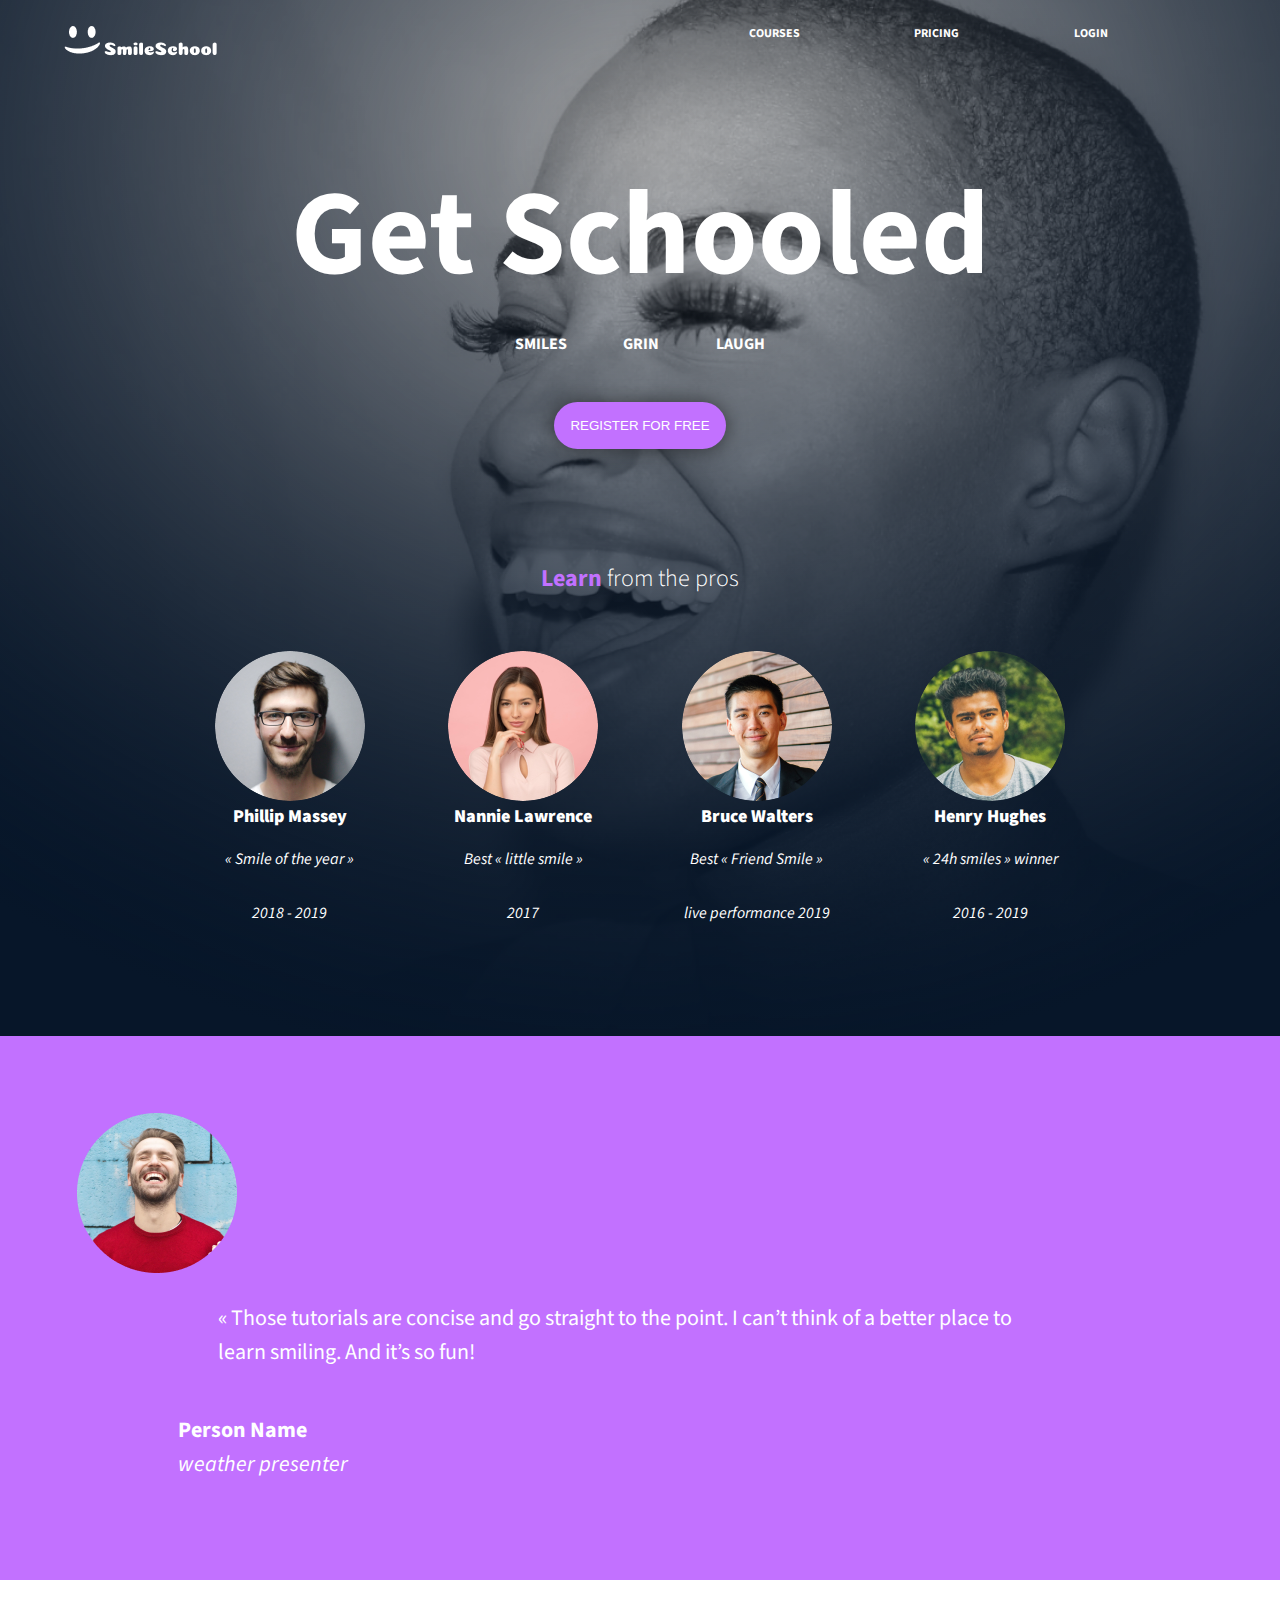
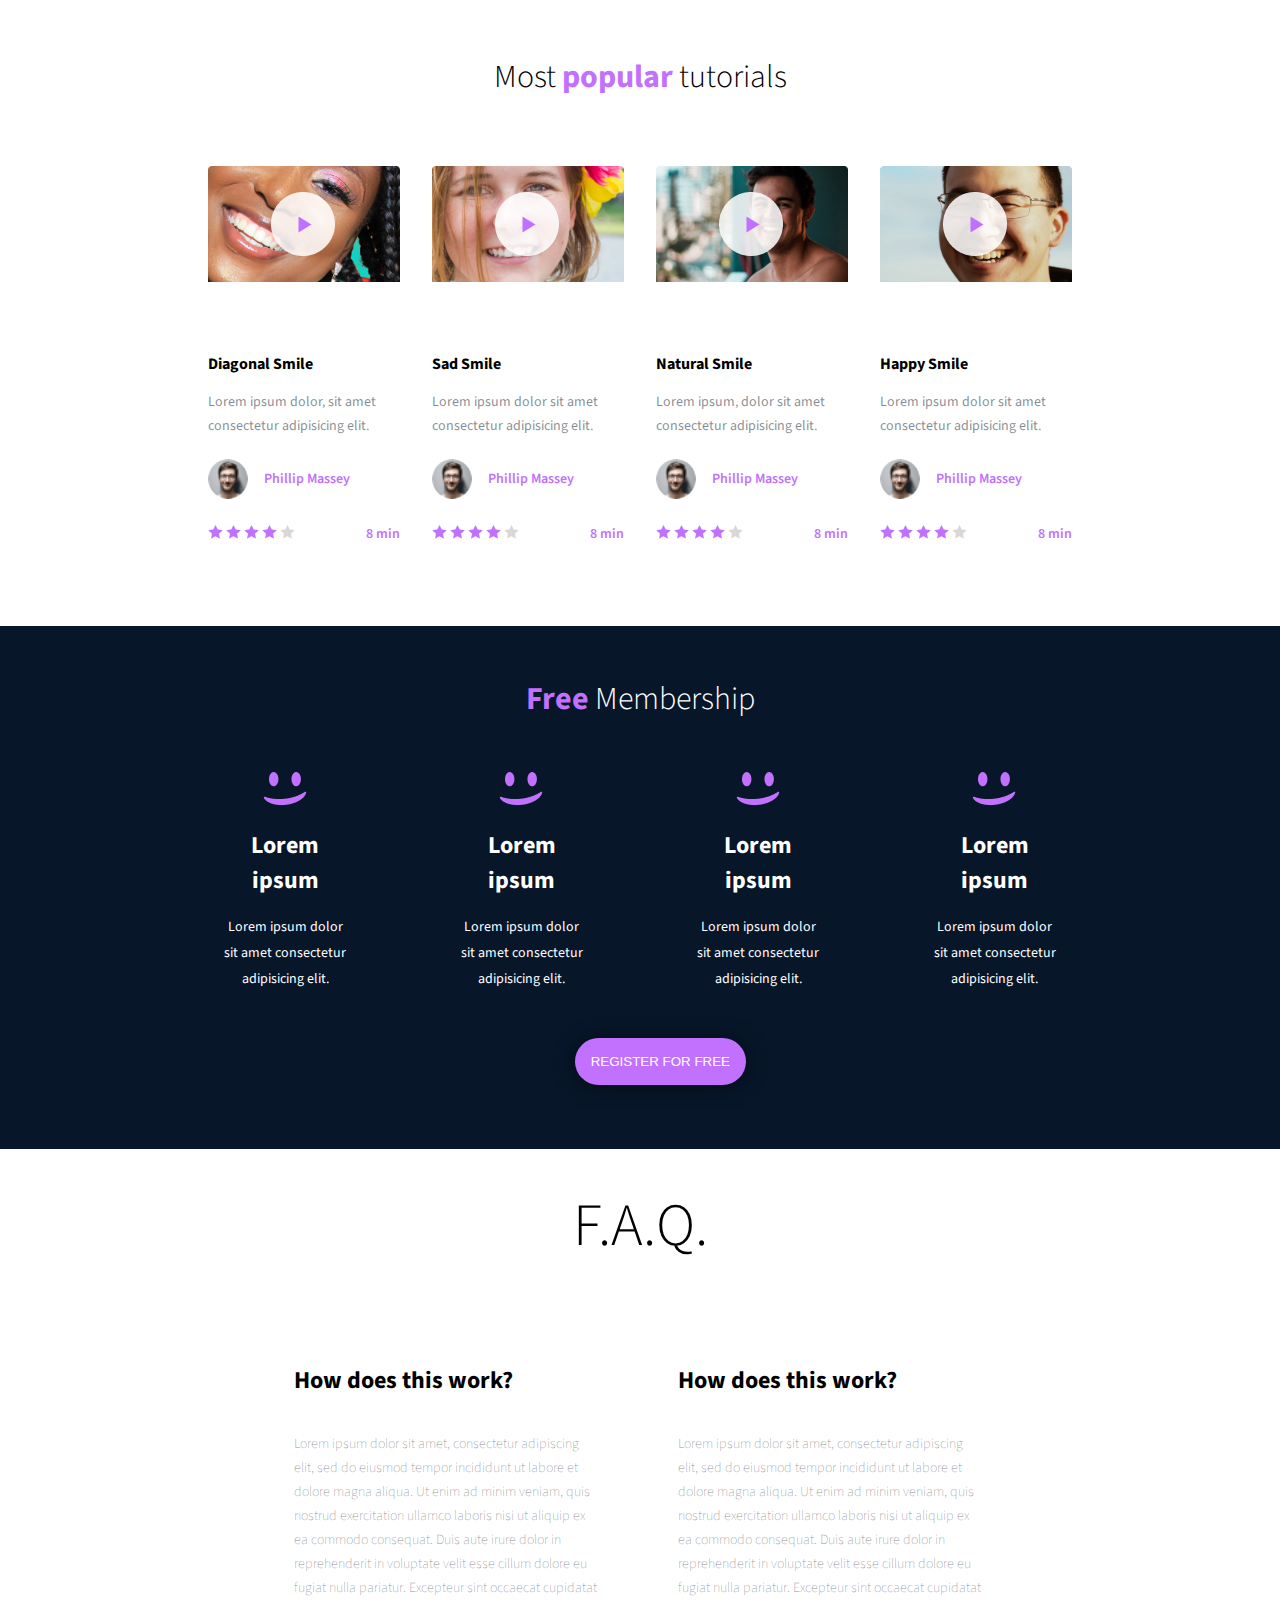
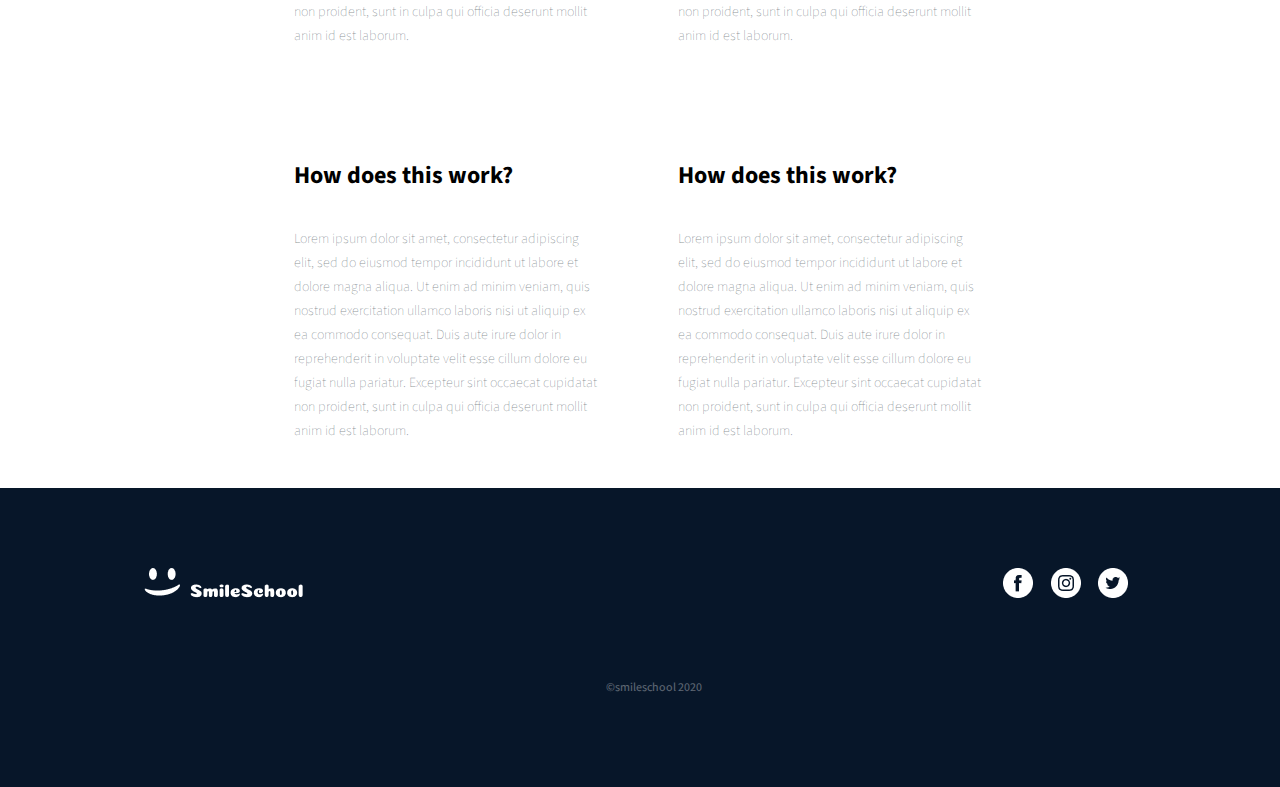
==== commit d632e872: "fix errors" ====
--- a/css_advanced/index.html
+++ b/css_advanced/index.html
@@ -34,7 +34,7 @@
                         <img src="images/philip.png" alt="Image 1">
                         <h3>Phillip Massey</h3>
                         <p>« Smile of the year » </p>
-                        <span>2018 - 2019</span>
+                        <p>2018 - 2019</p>
                     </div>
                     <div class="pros-card">
                         <img src="images/Nannie.png" alt="Image 2">
@@ -58,13 +58,13 @@
             </div>
         </section>
         <section id="quote">
-            <div>
+            <div class="quote">
                 <img src="images/avatar.png" alt="Author">
-                <div>
+                <div class="quote-block">
                     <blockquote>« Those tutorials are concise and go straight to the point.
                         I can’t think of a better place to learn smiling. And it’s so fun!</blockquote>
-                    <p>Person Name</p>
-                    <p>weather presenter</p>
+                    <p class="name">Person Name</p>
+                    <p class="weather">weather presenter</p>
                 </div>
             </div>
         </section>
@@ -192,25 +192,33 @@
             <div class="faq-list">
                 <div class="faq-item">
                     <h2>How does this work?</h2>
-                    <p>Lorem ipsum dolor sit, amet consectetur adipisicing elit. Omnis molestias, dolorum iste sit qui ut sed assumenda quaerat
-                        accusamus laborum asperiores provident earum, non consequuntur unde rerum voluptates dolorem quisquam.</p>
-                </div>
-                <div class="faq-item">
-                    <h2>How does this work?</h2>
-                    <p>Lorem, ipsum dolor sit amet consectetur adipisicing elit. Corporis, distinctio nam aperiam maiores quia reprehenderit ut ad quaerat
-                        a adipisci consequatur sint maxime rerum eum expedita tempora nesciunt vero earum.</p>
+                    <p>Lorem ipsum dolor sit amet, consectetur adipiscing elit, sed do eiusmod tempor incididunt ut labore et dolore magna aliqua. 
+                        Ut enim ad minim veniam, quis nostrud exercitation ullamco laboris nisi ut aliquip ex ea commodo consequat. Duis aute irure dolor in 
+                        reprehenderit in voluptate velit esse cillum dolore eu fugiat nulla pariatur.
+                         Excepteur sint occaecat cupidatat non proident, sunt in culpa qui officia deserunt mollit anim id est laborum.</p>
+                </div>
+                <div class="faq-item">
+                    <h2>How does this work?</h2>
+                    <p>Lorem ipsum dolor sit amet, consectetur adipiscing elit, sed do eiusmod tempor incididunt ut labore et dolore magna aliqua. 
+                        Ut enim ad minim veniam, quis nostrud exercitation ullamco laboris nisi ut aliquip ex ea commodo consequat. Duis aute irure dolor in 
+                        reprehenderit in voluptate velit esse cillum dolore eu fugiat nulla pariatur.
+                         Excepteur sint occaecat cupidatat non proident, sunt in culpa qui officia deserunt mollit anim id est laborum.</p>
                 </div>
             </div>
             <div class="faq-list">
                 <div class="faq-item">
                     <h2>How does this work?</h2>
-                    <p>Lorem ipsum dolor sit amet consectetur adipisicing elit. Eveniet explicabo fugiat doloremque qui facere quos alias tenetur dolorum
-                        deserunt deleniti. Sapiente, hic cum cumque explicabo architecto pariatur. Cum, molestiae cupiditate.</p>
-                </div>
-                <div class="faq-item">
-                    <h2>How does this work?</h2>
-                    <p>Lorem ipsum dolor sit amet consectetur adipisicing elit. Est impedit commodi accusamus? Aliquam animi neque commodi esse, voluptatum
-                        fugiat est beatae, totam eius veritatis reiciendis quod quo dolor perspiciatis saepe.</p>
+                    <p>Lorem ipsum dolor sit amet, consectetur adipiscing elit, sed do eiusmod tempor incididunt ut labore et dolore magna aliqua. 
+                        Ut enim ad minim veniam, quis nostrud exercitation ullamco laboris nisi ut aliquip ex ea commodo consequat. Duis aute irure dolor in 
+                        reprehenderit in voluptate velit esse cillum dolore eu fugiat nulla pariatur.
+                         Excepteur sint occaecat cupidatat non proident, sunt in culpa qui officia deserunt mollit anim id est laborum.</p>
+                </div>
+                <div class="faq-item">
+                    <h2>How does this work?</h2>
+                    <p>Lorem ipsum dolor sit amet, consectetur adipiscing elit, sed do eiusmod tempor incididunt ut labore et dolore magna aliqua. 
+                        Ut enim ad minim veniam, quis nostrud exercitation ullamco laboris nisi ut aliquip ex ea commodo consequat. Duis aute irure dolor in 
+                        reprehenderit in voluptate velit esse cillum dolore eu fugiat nulla pariatur.
+                         Excepteur sint occaecat cupidatat non proident, sunt in culpa qui officia deserunt mollit anim id est laborum.</p>
                 </div>
             </div>
 
@@ -224,12 +232,13 @@
                 <img src="images/smile (1).png" >
                 <a href="index.html"><img src="images/SmileSchool.png" alt="logo"></a>
             </div>
+            <p>©smileschool 2020</p>
             <div>
-                <a href="www.facebook.com"><img src="images/Facebook.png" alt=""></a>
-                <a href="www.instagram.com"><img src="images/Instagram.png" alt=""></a>
-                <a href="www.twitter.com"><img src="images/Twitter.png" alt=""></a>
-            </div>
-            <p>©smileschool 2020</p> 
+                <a href="facebook.com"><img src="images/Facebook.png" alt=""></a>
+                <a href="instagram.com"><img src="images/Instagram.png" alt=""></a>
+                <a href="twitter.com"><img src="images/Twitter.png" alt=""></a>
+            </div>
+            
            </div> 
         </div>
     </footer>
--- a/css_advanced/style.css
+++ b/css_advanced/style.css
@@ -176,33 +176,48 @@
 #quote{
   background-color: #c271ff;
   padding: 6%;
-
-}
-
-#quote div{
-  display: flex;
-  flex-direction: row;
-  justify-content: center;
-  align-items: center;
+}
+
+.quote-block{
+  display: flex;
+  flex-direction: column;
   color: white;
   padding-left: 9%;
   padding-right: 9%;
-
-}
-
-#quote img{
+  align-items: flex-start;
+
+}
+
+.quote-block blockquote{
+  font-weight: 400;
+  font-size: 22px;
+  line-height: 34px;
+
+}
+
+.quote img{
   width: 160px;
   height: 160px;
   margin-right: 3rem;
 
 }
 
-#quote blockquote{
+
+.quote-block .name{
+  font-weight: 700;
+  font-size: 22px;
+  line-height: 34px;
+  margin-bottom: 0;
+}
+
+.quote-block .weather{
+  font-style: italic;
   font-weight: 400;
   font-size: 22px;
   line-height: 34px;
-  margin-left: 0;   
-}
+  margin-top: 0;
+}
+
 
 /*video section*/
 #video{
@@ -221,8 +236,8 @@
 #video h1{
   font-weight: 300;
   font-size: 32px;
-  line-height: 40px;
-  padding-top: 1rem;
+  line-height: 10px;
+  padding-top: 0.5rem;
   padding-bottom: 2rem;
 }
 
@@ -249,6 +264,7 @@
   font-size: 16px;
   line-height: 20px;
   margin-bottom: 0.1rem;
+  margin-top: 0.1rem;
 }
 
 .video-card .video-description {
@@ -315,7 +331,7 @@
 #membership h1{
   font-weight: 300;
   font-size: 32px;
-  line-height: 40px;
+  line-height: 10px;
   text-align: center;
   padding-bottom: 2rem;
 } 
@@ -337,6 +353,15 @@
   max-width: 12%;
   align-items: center;
   text-align: center;
+
+}
+
+.membership-card p{
+  font-weight: 400;
+  font-size: 14px;
+  color: rgba(255, 255, 255, 1);
+  line-height: 26px;
+
 }
 .membership-card h2 {
   margin-bottom: 0.1rem;
@@ -345,22 +370,22 @@
 /*faq section*/
 .faq-list {
   display: flex;
-  padding-left: 10%;
-  padding-right: 10%;
+  padding-left: 20%;
+  padding-right: 20%;
 }
 .faq-item {
   display: flex;
-  flex: 50%;
+  flex: 1;
   flex-direction: column;
   width: 50%;
   padding: 5%;
 }
 
-#faq p{
+.faq-item p{
   color:rgba(7, 22, 41, 0.5016);
   font-weight: 100;
   font-size: 14px;
-
+  line-height: 24px;
 }
 
 /*footer*/
@@ -398,5 +423,6 @@
   font-weight: 400;
   font-size: 12px;
   line-height: 15px;
+  padding-top: 100px;
    
 }
